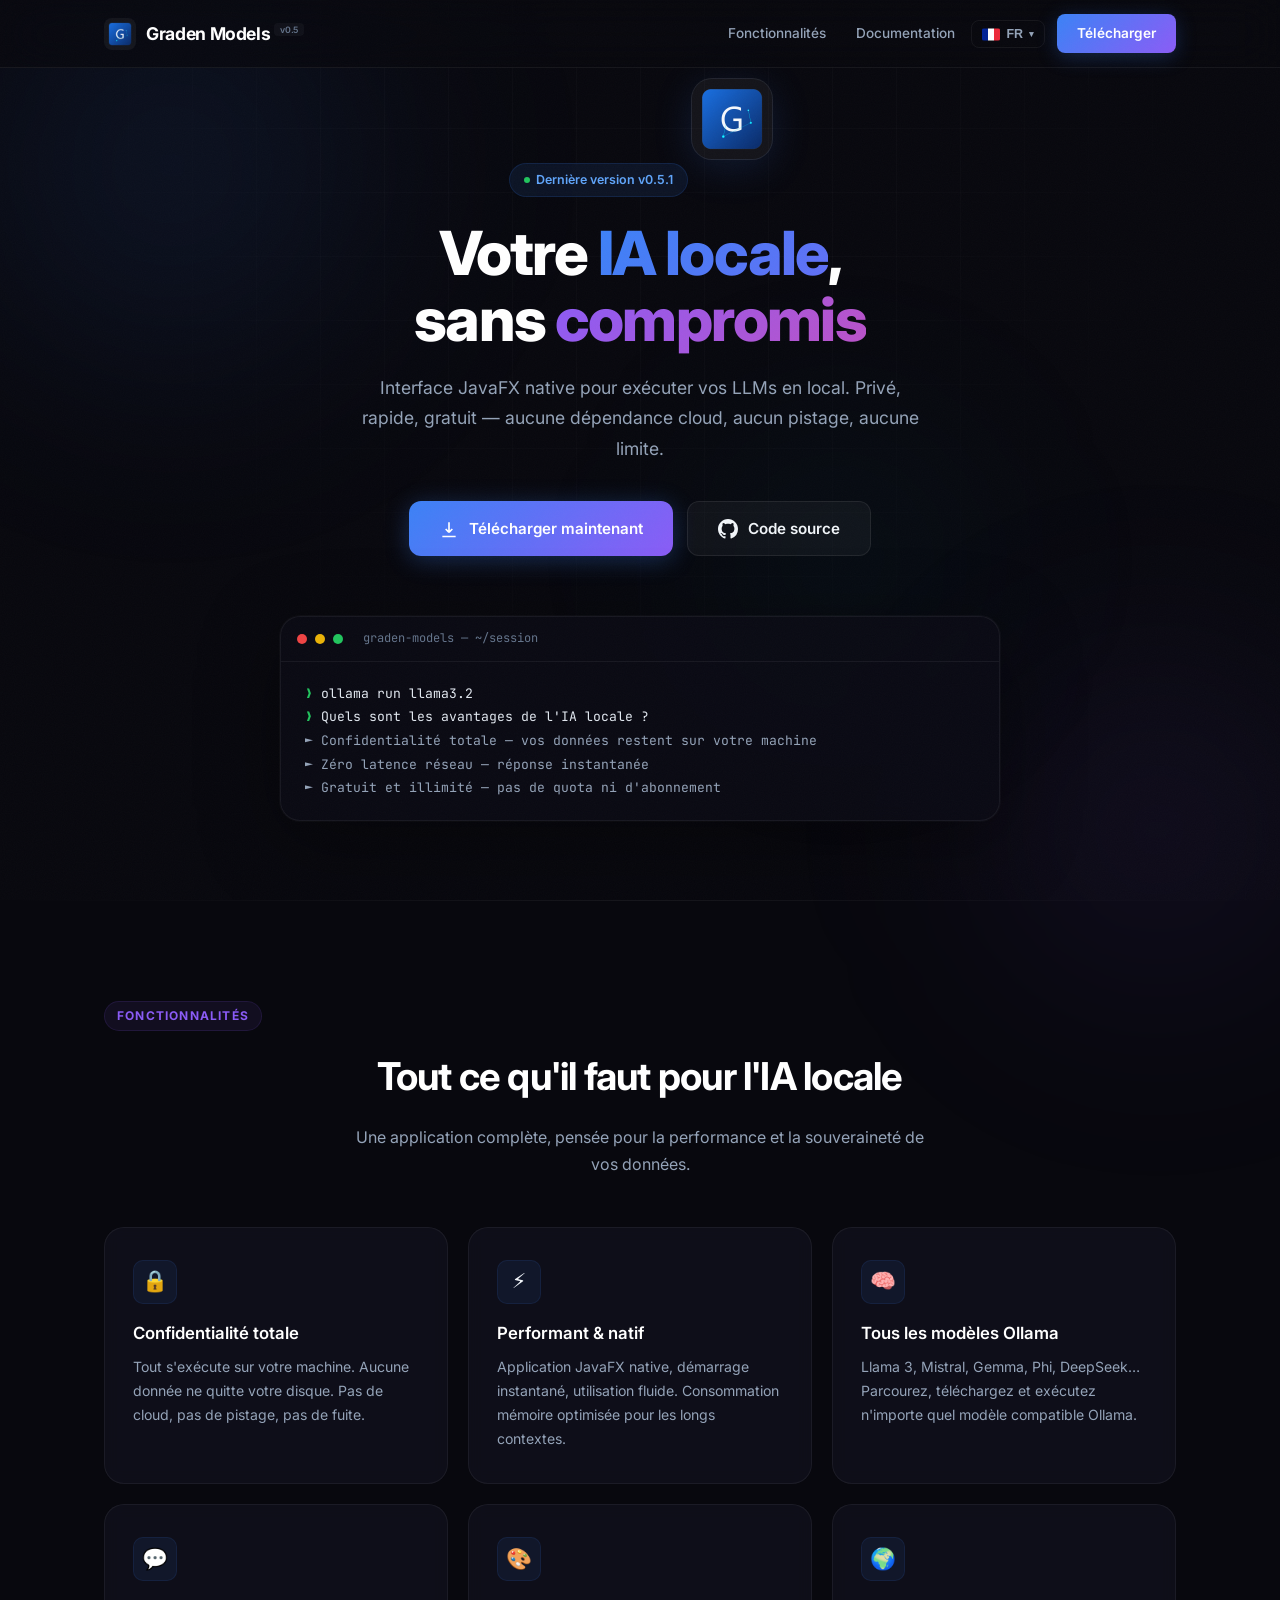
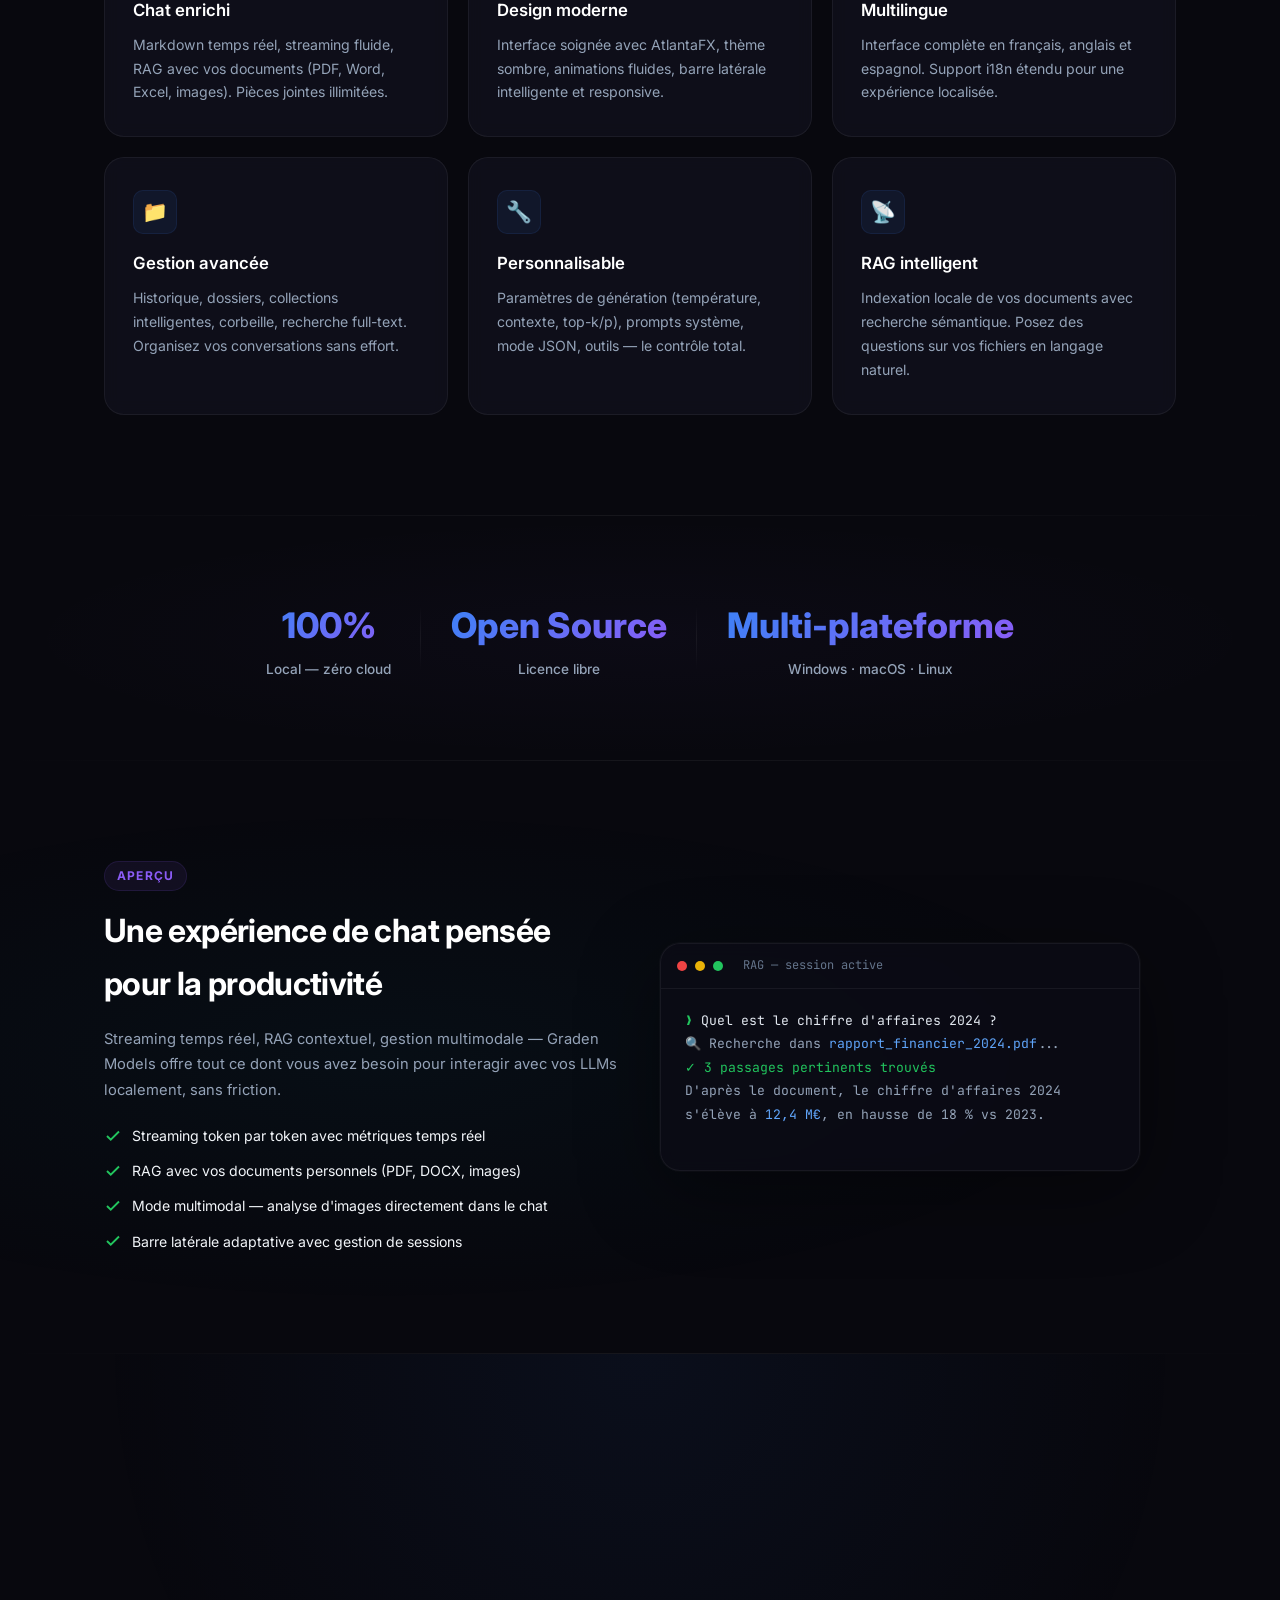
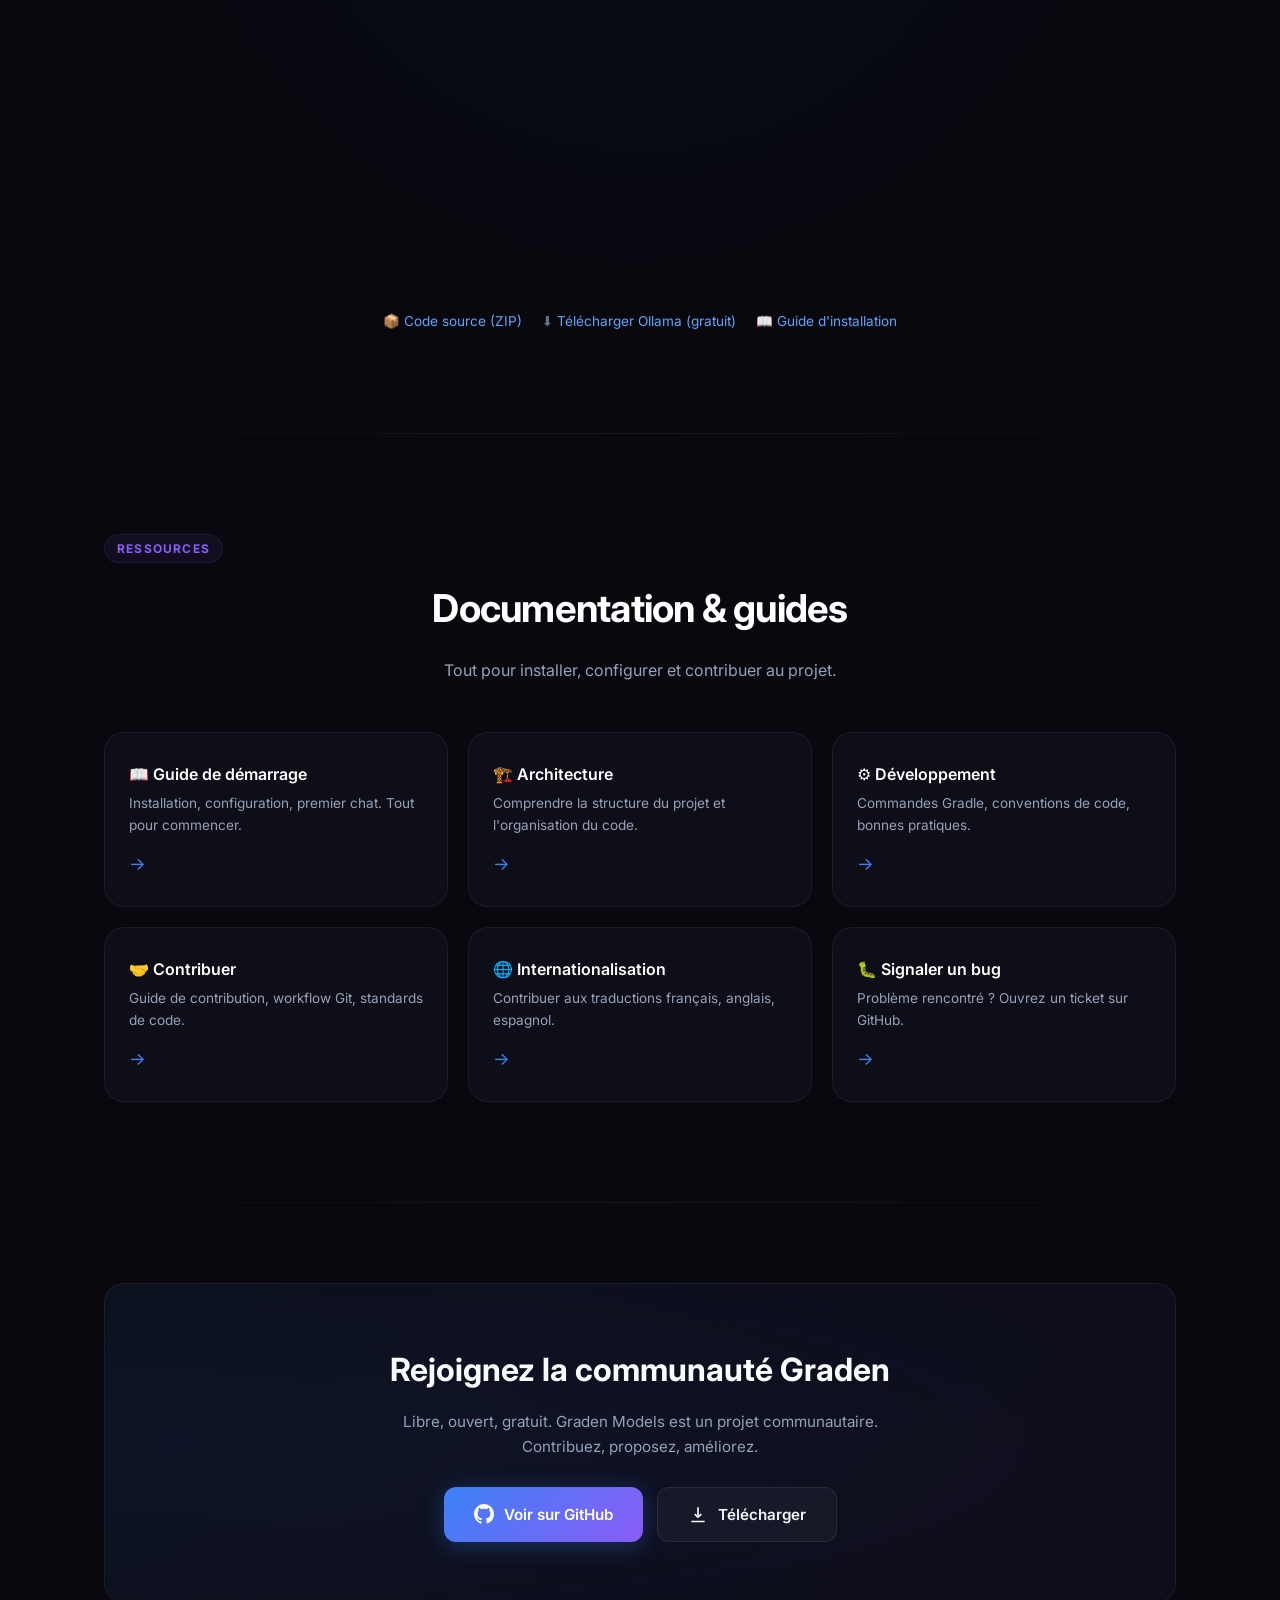
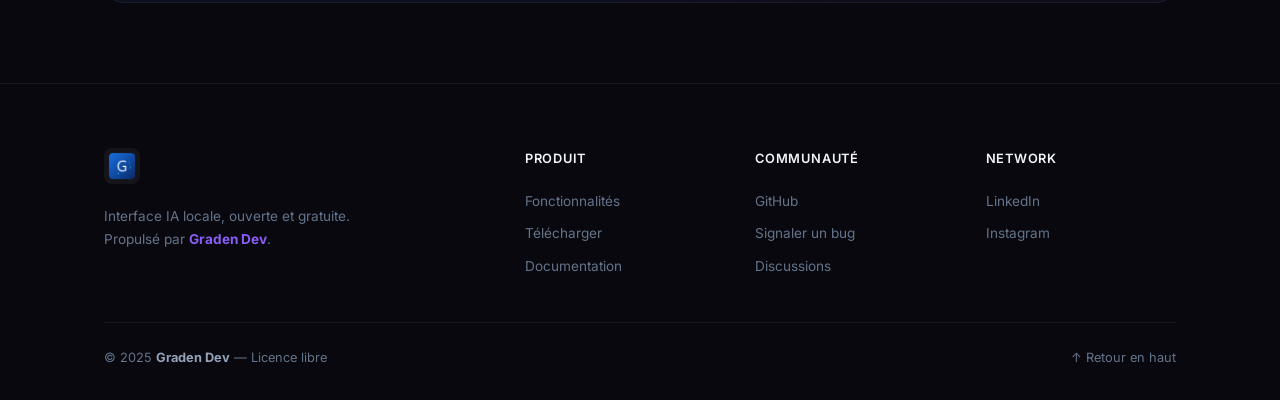
==== docs/index.html @ 9c1b1ffc "fix: logo invisible on dark bg (add bg/padding to img), hamburger not tappable on mobile (use positi" ====
<!DOCTYPE html>
<html lang="fr" translate="no">
<head>
<meta charset="UTF-8" />
<meta name="google" content="notranslate" />
<meta name="viewport" content="width=device-width,initial-scale=1.0" />
<title data-i18n="site.title">Graden Models – L'IA locale, souveraine et professionnelle</title>
<meta name="description" content="Graden Models : interface JavaFX native pour exécuter vos LLM en local. Privé, rapide, gratuit, open source." />
<meta name="theme-color" content="#0a0a12" />
<link rel="icon" href="assets/icon.png" />
<link rel="preconnect" href="https://fonts.googleapis.com" />
<link rel="preconnect" href="https://fonts.gstatic.com" crossorigin />
<link href="https://fonts.googleapis.com/css2?family=Inter:wght@300..900&family=JetBrains+Mono:wght@400..700&display=swap" rel="stylesheet" />
<style>
*,*::before,*::after{box-sizing:border-box;margin:0;padding:0}
html{scroll-behavior:smooth;-webkit-text-size-adjust:100%}
:root{
  --bg:#08080e;
  --bg-alt:#0c0c16;
  --card:rgba(18,18,30,0.7);
  --card-hover:rgba(24,24,40,0.85);
  --glass:rgba(255,255,255,0.03);
  --glass-border:rgba(255,255,255,0.06);
  --glass-hover:rgba(255,255,255,0.08);
  --blue:#3b82f6;
  --blue-dark:#2563eb;
  --purple:#8b5cf6;
  --pink:#ec4899;
  --cyan:#06b6d4;
  --gradient-1:linear-gradient(135deg,#3b82f6,#8b5cf6);
  --gradient-2:linear-gradient(135deg,#8b5cf6,#ec4899);
  --gradient-3:linear-gradient(135deg,#3b82f6,#06b6d4);
  --text:#f1f5f9;
  --text-secondary:#94a3b8;
  --text-muted:#64748b;
  --radius:12px;
  --radius-lg:20px;
  --transition:.35s cubic-bezier(.4,0,.2,1);
  --header-h:68px;
  --max-w:1120px;
  --font-mono:'JetBrains Mono',monospace;
}
body{
  font-family:'Inter',-apple-system,BlinkMacSystemFont,'Segoe UI',system-ui,sans-serif;
  background:var(--bg);
  color:var(--text);
  line-height:1.65;
  -webkit-font-smoothing:antialiased;
  -moz-osx-font-smoothing:grayscale;
  overflow-x:hidden;
}

/* ───── NOISE OVERLAY ───── */
body::before{
  content:'';
  position:fixed;
  inset:0;
  z-index:9999;
  pointer-events:none;
  opacity:.025;
  background-image:url("data:image/svg+xml,%3Csvg viewBox='0 0 256 256' xmlns='http://www.w3.org/2000/svg'%3E%3Cfilter id='n'%3E%3CfeTurbulence type='fractalNoise' baseFrequency='.9' numOctaves='4' stitchTiles='stitch'/%3E%3C/filter%3E%3Crect width='100%25' height='100%25' filter='url(%23n)'/%3E%3C/svg%3E");
  background-repeat:repeat;
  background-size:256px 256px;
}

/* ───── AMBIENT ORBS ───── */
.orb{
  position:fixed;
  border-radius:50%;
  filter:blur(100px);
  pointer-events:none;
  z-index:0;
  will-change:transform;
}
.orb-1{
  width:600px;height:600px;
  background:radial-gradient(circle,rgba(59,130,246,.12),transparent 70%);
  top:-15%;left:-10%;
  animation:orbFloat 20s ease-in-out infinite;
}
.orb-2{
  width:500px;height:500px;
  background:radial-gradient(circle,rgba(139,92,246,.1),transparent 70%);
  bottom:-20%;right:-10%;
  animation:orbFloat 25s ease-in-out infinite reverse;
}
.orb-3{
  width:400px;height:400px;
  background:radial-gradient(circle,rgba(6,182,212,.07),transparent 70%);
  top:40%;left:50%;
  animation:orbFloat 18s ease-in-out infinite 2s;
}
@keyframes orbFloat{
  0%,100%{transform:translate(0,0) scale(1)}
  25%{transform:translate(80px,-60px) scale(1.1)}
  50%{transform:translate(-40px,80px) scale(.95)}
  75%{transform:translate(60px,40px) scale(1.05)}
}

/* ───── GRID BG ───── */
.grid-bg{
  position:fixed;inset:0;z-index:0;pointer-events:none;
  background-image:linear-gradient(rgba(255,255,255,.02) 1px,transparent 1px),linear-gradient(90deg,rgba(255,255,255,.02) 1px,transparent 1px);
  background-size:64px 64px;
  mask-image:radial-gradient(ellipse at 50% 0%,black 30%,transparent 70%);
  -webkit-mask-image:radial-gradient(ellipse at 50% 0%,black 30%,transparent 70%);
}

/* ───── CONTAINER ───── */
.container{max-width:var(--max-w);margin:0 auto;padding:0 24px;width:100%;position:relative;z-index:1}

/* ───── HEADER ───── */
header{
  position:fixed;top:0;left:0;right:0;z-index:1000;
  height:var(--header-h);
  background:rgba(8,8,14,.75);
  backdrop-filter:blur(24px) saturate(1.4);
  -webkit-backdrop-filter:blur(24px) saturate(1.4);
  border-bottom:1px solid var(--glass-border);
  transition:var(--transition);
}
header.scrolled{background:rgba(8,8,14,.92);box-shadow:0 4px 30px rgba(0,0,0,.3)}
header .container{
  display:flex;align-items:center;gap:12px;height:100%;
}
header .logo{
  display:flex;align-items:center;gap:10px;text-decoration:none;flex-shrink:0;
}
header .logo-img{
  width:32px;height:32px;border-radius:8px;flex-shrink:0;
  transition:transform .3s ease;
  background:rgba(255,255,255,.05);object-fit:contain;padding:4px;
}
header .logo:hover .logo-img{transform:scale(1.08)}
header .logo span{
  font-size:1.1rem;font-weight:700;color:#fff;white-space:nowrap;
  letter-spacing:-.02em;
}
header .logo sup{
  font-size:.55rem;font-weight:600;color:var(--text-muted);
  background:rgba(255,255,255,.04);padding:1px 6px;border-radius:4px;
  margin-left:4px;vertical-align:super;
}
header nav{margin-left:auto;display:flex;gap:2px;align-items:center}
header nav a{
  color:var(--text-secondary);text-decoration:none;
  font-size:.85rem;font-weight:500;
  padding:8px 14px;border-radius:8px;
  transition:var(--transition);white-space:nowrap;position:relative;
}
header nav a:hover{color:#fff;background:rgba(255,255,255,.05)}
header nav a.active{color:var(--blue);background:rgba(59,130,246,.08)}
.header-cta{
  background:var(--gradient-1)!important;color:#fff!important;
  padding:8px 20px!important;margin-left:10px;border-radius:8px!important;
  font-weight:600!important;
  box-shadow:0 4px 20px rgba(59,130,246,.25);
  transition:all .3s ease!important;
}
.header-cta:hover{
  transform:translateY(-2px)!important;
  box-shadow:0 8px 30px rgba(59,130,246,.35)!important;
  background:linear-gradient(135deg,#2563eb,#7c3aed)!important;
}

/* ───── HAMBURGER ───── */
.hamburger{
  display:none;flex-direction:column;justify-content:center;align-items:center;
  gap:5px;width:44px;height:44px;padding:0;
  border:none;background:rgba(8,8,14,.85);cursor:pointer;
  position:fixed;top:6px;right:12px;z-index:1001;
  border-radius:10px;backdrop-filter:blur(12px);-webkit-backdrop-filter:blur(12px);
  border:1px solid var(--glass-border);
  -webkit-tap-highlight-color:transparent;
}
.hamburger span{
  display:block;width:20px;height:2px;
  background:var(--text);border-radius:2px;
  transition:var(--transition);transform-origin:center;
}
.hamburger.active span:nth-child(1){transform:translateY(7px) rotate(45deg)}
.hamburger.active span:nth-child(2){opacity:0;transform:scaleX(0)}
.hamburger.active span:nth-child(3){transform:translateY(-7px) rotate(-45deg)}

/* ───── MOBILE NAV ───── */
.mobile-nav{
  position:fixed;top:0;left:0;right:0;bottom:0;
  background:rgba(8,8,14,.97);
  backdrop-filter:blur(30px);-webkit-backdrop-filter:blur(30px);
  display:flex;flex-direction:column;align-items:center;justify-content:center;
  gap:6px;z-index:1000;
  opacity:0;visibility:hidden;
  transition:opacity .35s ease,visibility .35s ease;
}
.mobile-nav.open{opacity:1;visibility:visible}
.mobile-nav a{
  color:var(--text-secondary);text-decoration:none;
  font-size:1.2rem;font-weight:600;
  padding:16px 32px;border-radius:12px;
  transition:var(--transition);width:80%;text-align:center;
  transform:translateY(20px);opacity:0;
  transition:transform .4s ease,opacity .4s ease,color .2s,background .2s;
}
.mobile-nav.open a{transform:translateY(0);opacity:1}
.mobile-nav.open a:nth-child(1){transition-delay:.05s}
.mobile-nav.open a:nth-child(2){transition-delay:.1s}
.mobile-nav.open a:nth-child(3){transition-delay:.15s}
.mobile-nav.open a:nth-child(4){transition-delay:.2s}
.mobile-nav a:hover{color:#fff;background:rgba(255,255,255,.05)}
.mobile-nav .header-cta{margin-top:16px;width:80%;text-align:center;padding:16px 32px!important;font-size:1.15rem!important}

/* ───── LANG DROPDOWN ───── */
.lang-dropdown{position:relative;display:inline-block;flex-shrink:0}
.lang-dropdown-btn{
  display:inline-flex;align-items:center;gap:6px;
  padding:6px 10px;border-radius:8px;cursor:pointer;
  background:transparent;border:1px solid var(--glass-border);
  color:var(--text-secondary);font-size:.78rem;font-weight:600;
  transition:var(--transition);-webkit-tap-highlight-color:transparent;
}
.lang-dropdown-btn:hover{background:rgba(255,255,255,.05);color:#fff;border-color:rgba(255,255,255,.12)}
.lang-dropdown-btn .arrow{font-size:.55rem;transition:var(--transition)}
.lang-dropdown.open .lang-dropdown-btn .arrow{transform:rotate(180deg)}
.lang-dropdown.open .lang-dropdown-btn{border-color:var(--blue);color:#fff}
.lang-menu{
  position:absolute;top:calc(100%+6px);right:0;
  min-width:155px;background:rgba(18,18,30,.95);
  border:1px solid var(--glass-border);border-radius:10px;
  padding:6px;display:none;z-index:200;
  backdrop-filter:blur(20px);-webkit-backdrop-filter:blur(20px);
  box-shadow:0 20px 60px rgba(0,0,0,.5);
}
.lang-dropdown.open .lang-menu{display:block}
.lang-menu a{
  display:flex!important;align-items:center;gap:10px;
  padding:10px 12px!important;border-radius:6px!important;
  color:var(--text-secondary);text-decoration:none;
  font-size:.82rem;font-weight:500;transition:.15s;
  background:transparent!important;
}
.lang-menu a:hover{background:rgba(255,255,255,.06)!important;color:#fff}
.lang-menu a.active{background:rgba(59,130,246,.12)!important;color:#60a5fa}

/* ───── HERO ───── */
.hero{
  min-height:100vh;display:flex;align-items:center;
  padding:calc(var(--header-h)+40px) 0 80px;
  text-align:center;position:relative;overflow:hidden;
}
.hero-inner{position:relative;z-index:2}
.hero-badge{
  display:inline-flex;align-items:center;gap:6px;
  background:rgba(59,130,246,.1);color:#60a5fa;
  padding:6px 14px;border-radius:20px;
  font-size:.78rem;font-weight:600;margin-bottom:24px;
  border:1px solid rgba(59,130,246,.15);
  backdrop-filter:blur(4px);
}
.hero-badge .dot{
  width:6px;height:6px;border-radius:50%;background:#22c55e;
  animation:pulseDot 2s ease-in-out infinite;
}
@keyframes pulseDot{0%,100%{opacity:1}50%{opacity:.4}}
.hero-icon{
  width:80px;height:80px;border-radius:20px;margin-bottom:24px;
  box-shadow:0 0 0 1px rgba(255,255,255,.1),0 8px 40px rgba(59,130,246,.15);
  transition:transform .5s ease;
  will-change:transform;
  background:rgba(255,255,255,.05);
  object-fit:contain;padding:8px;
}
.hero:hover .hero-icon{transform:scale(1.04) rotate(-2deg)}
.hero h1{
  font-size:clamp(2rem,4.8vw,3.8rem);font-weight:800;color:#fff;
  line-height:1.08;margin-bottom:20px;letter-spacing:-.03em;
}
.hero h1 .gradient-text{
  background:var(--gradient-1);
  -webkit-background-clip:text;-webkit-text-fill-color:transparent;background-clip:text;
  background-size:200% 200%;animation:gradientShift 4s ease-in-out infinite;
}
@keyframes gradientShift{0%,100%{background-position:0 50%}50%{background-position:100% 50%}}
.hero h1 .gradient-text-alt{
  background:var(--gradient-2);
  -webkit-background-clip:text;-webkit-text-fill-color:transparent;background-clip:text;
  background-size:200% 200%;animation:gradientShift 4s ease-in-out infinite 1s;
}
.hero p{
  font-size:1.1rem;color:var(--text-secondary);
  max-width:560px;margin:0 auto 36px;line-height:1.75;
}
.hero-buttons{display:flex;gap:14px;justify-content:center;flex-wrap:wrap}
.hero-visual{
  margin-top:60px;position:relative;
  display:flex;justify-content:center;
}

/* ───── HERO VISUAL (Mock Terminal) ───── */
.terminal-mock{
  width:100%;max-width:720px;
  background:rgba(12,12,22,.8);border:1px solid var(--glass-border);
  border-radius:var(--radius-lg);overflow:hidden;
  backdrop-filter:blur(8px);
  box-shadow:0 20px 80px rgba(0,0,0,.4),0 0 0 1px rgba(255,255,255,.03);
  text-align:left;
}
.terminal-mock .terminal-header{
  display:flex;align-items:center;gap:8px;
  padding:12px 16px;border-bottom:1px solid var(--glass-border);
}
.terminal-mock .terminal-dot{
  width:10px;height:10px;border-radius:50%;
}
.terminal-mock .terminal-dot:nth-child(1){background:#ef4444}
.terminal-mock .terminal-dot:nth-child(2){background:#eab308}
.terminal-mock .terminal-dot:nth-child(3){background:#22c55e}
.terminal-mock .terminal-title{
  margin-left:12px;font-size:.75rem;color:var(--text-muted);
  font-family:var(--font-mono);
}
.terminal-mock .terminal-body{
  padding:20px 24px;font-family:var(--font-mono);font-size:.82rem;line-height:1.8;
}
.terminal-mock .terminal-body .line{opacity:0;animation:typeIn .5s ease forwards}
.terminal-mock .terminal-body .line:nth-child(1){animation-delay:.2s}
.terminal-mock .terminal-body .line:nth-child(2){animation-delay:.6s}
.terminal-mock .terminal-body .line:nth-child(3){animation-delay:1s}
.terminal-mock .terminal-body .line:nth-child(4){animation-delay:1.4s}
.terminal-mock .terminal-body .line:nth-child(5){animation-delay:1.8s}
@keyframes typeIn{to{opacity:1}}
.terminal-mock .prompt{color:#22c55e}
.terminal-mock .cmd{color:#e2e8f0}
.terminal-mock .out{color:var(--text-secondary)}
.terminal-mock .highlight{color:#60a5fa}

/* ───── BTNS ───── */
.btn{
  display:inline-flex;align-items:center;gap:10px;
  padding:14px 30px;border-radius:var(--radius);font-weight:600;
  font-size:.95rem;text-decoration:none;
  transition:all .3s cubic-bezier(.4,0,.2,1);cursor:pointer;
  border:none;user-select:none;-webkit-tap-highlight-color:transparent;
  position:relative;overflow:hidden;
}
.btn:active{transform:scale(.97)}
.btn-primary{
  background:var(--gradient-1);color:#fff;
  box-shadow:0 4px 24px rgba(59,130,246,.3);
}
.btn-primary:hover{
  transform:translateY(-3px);
  box-shadow:0 12px 40px rgba(59,130,246,.4);
}
.btn-primary::after{
  content:'';position:absolute;inset:0;
  background:linear-gradient(135deg,transparent 30%,rgba(255,255,255,.08) 50%,transparent 70%);
  transform:translateX(-100%);transition:transform .6s ease;
}
.btn-primary:hover::after{transform:translateX(100%)}
.btn-secondary{
  background:rgba(255,255,255,.04);color:var(--text);
  border:1px solid rgba(255,255,255,.08);
}
.btn-secondary:hover{
  background:rgba(255,255,255,.08);transform:translateY(-3px);
  border-color:rgba(255,255,255,.15);
}
.btn-outline{
  background:transparent;color:var(--text);
  border:1px solid rgba(255,255,255,.12);
}
.btn-outline:hover{border-color:var(--blue);color:#60a5fa;transform:translateY(-2px)}

/* ───── SECTIONS ───── */
section{padding:100px 0;position:relative}
.section-divider{
  height:1px;background:linear-gradient(90deg,transparent,var(--glass-border),transparent);
  margin:0;
}
.section-label{
  display:inline-flex;align-items:center;gap:6px;
  color:var(--purple);font-size:.75rem;font-weight:700;
  text-transform:uppercase;letter-spacing:.1em;margin-bottom:14px;
  background:rgba(139,92,246,.08);padding:4px 12px;border-radius:20px;
  border:1px solid rgba(139,92,246,.12);
}
.section-title{
  font-size:clamp(1.5rem,3vw,2.4rem);font-weight:700;color:#fff;
  margin-bottom:16px;letter-spacing:-.02em;
}
.section-desc{
  font-size:1rem;color:var(--text-secondary);max-width:580px;line-height:1.7;
  margin-bottom:48px;
}
.section-title-center{text-align:center;margin-left:auto;margin-right:auto}
.section-desc-center{text-align:center;margin-left:auto;margin-right:auto}

/* ───── FEATURES ───── */
.features-grid{
  display:grid;grid-template-columns:repeat(auto-fit,minmax(300px,1fr));gap:20px;
}
.feature-card{
  background:var(--card);border:1px solid var(--glass-border);
  border-radius:var(--radius-lg);padding:32px 28px;
  transition:all .4s cubic-bezier(.4,0,.2,1);position:relative;overflow:hidden;
  backdrop-filter:blur(8px);
}
.feature-card::before{
  content:'';position:absolute;top:0;left:0;right:0;height:2px;
  background:var(--gradient-1);opacity:0;transition:opacity .4s ease;
}
.feature-card:hover{
  transform:translateY(-6px);
  border-color:rgba(59,130,246,.2);
  background:var(--card-hover);
  box-shadow:0 20px 60px rgba(0,0,0,.3),0 0 30px rgba(59,130,246,.05);
}
.feature-card:hover::before{opacity:1}
.feature-card .icon{
  width:44px;height:44px;display:flex;align-items:center;justify-content:center;
  font-size:1.3rem;margin-bottom:16px;
  background:rgba(59,130,246,.08);border-radius:10px;
  border:1px solid rgba(59,130,246,.1);
  transition:var(--transition);
}
.feature-card:hover .icon{background:rgba(59,130,246,.15);border-color:rgba(59,130,246,.2);transform:scale(1.05)}
.feature-card h3{font-size:1.05rem;font-weight:600;color:#fff;margin-bottom:8px}
.feature-card p{font-size:.88rem;color:var(--text-secondary);line-height:1.7}

/* ───── DOWNLOAD ───── */
.download-bg{
  background:radial-gradient(ellipse at 50% 0%,rgba(59,130,246,.06) 0%,transparent 60%);
}
.download-cards{
  display:grid;grid-template-columns:repeat(auto-fit,minmax(220px,1fr));
  gap:16px;max-width:800px;margin:0 auto;
}
.download-card{
  background:var(--card);border:1px solid var(--glass-border);
  border-radius:var(--radius-lg);padding:36px 24px;
  text-align:center;transition:all .4s cubic-bezier(.4,0,.2,1);
  text-decoration:none;color:inherit;display:block;
  backdrop-filter:blur(8px);position:relative;overflow:hidden;
}
.download-card::after{
  content:'';position:absolute;bottom:0;left:20%;right:20%;height:2px;
  background:var(--gradient-1);border-radius:2px;
  transform:scaleX(0);transition:transform .4s ease;
}
.download-card:hover{
  transform:translateY(-6px);
  border-color:rgba(59,130,246,.25);
  background:var(--card-hover);
  box-shadow:0 20px 60px rgba(0,0,0,.3);
}
.download-card:hover::after{transform:scaleX(1)}
.download-card .os-icon{
  font-size:2.4rem;margin-bottom:14px;display:block;
  transition:transform .4s ease;
}
.download-card:hover .os-icon{transform:scale(1.15)}
.download-card h4{font-size:1rem;font-weight:600;color:#fff;margin-bottom:4px}
.download-card .sub{font-size:.8rem;color:var(--text-muted)}
.download-note{
  text-align:center;margin-top:28px;
  font-size:.85rem;color:var(--text-muted);
  display:flex;justify-content:center;gap:20px;flex-wrap:wrap;
}
.download-note a{color:#60a5fa;text-decoration:none;transition:color .2s}
.download-note a:hover{color:#93bbfc;text-decoration:underline}

/* ───── STATS ───── */
.stats-section{
  padding:80px 0;
  background:radial-gradient(ellipse at 50% 50%,rgba(139,92,246,.03),transparent 70%);
}
.stats-grid{display:flex;gap:60px;justify-content:center;flex-wrap:wrap;text-align:center}
.stat{position:relative}
.stat:not(:last-child)::after{
  content:'';position:absolute;right:-30px;top:10%;height:80%;width:1px;
  background:linear-gradient(transparent,var(--glass-border),transparent);
}
.stat h3{
  font-size:2.2rem;font-weight:800;color:#fff;
  background:var(--gradient-1);
  -webkit-background-clip:text;-webkit-text-fill-color:transparent;background-clip:text;
}
.stat p{font-size:.85rem;color:var(--text-secondary);margin-top:4px;font-weight:500}

/* ───── SHOWCASE ───── */
.showcase-section{
  background:radial-gradient(ellipse at 30% 50%,rgba(6,182,212,.04),transparent 60%);
}
.showcase-grid{
  display:grid;grid-template-columns:1fr 1fr;gap:40px;align-items:center;
}
.showcase-content h2{font-size:clamp(1.3rem,2.5vw,2rem);font-weight:700;color:#fff;margin-bottom:16px;letter-spacing:-.02em}
.showcase-content p{font-size:.92rem;color:var(--text-secondary);line-height:1.75;margin-bottom:20px}
.showcase-list{list-style:none;display:flex;flex-direction:column;gap:12px}
.showcase-list li{display:flex;align-items:center;gap:10px;font-size:.88rem;color:var(--text)}
.showcase-list li svg{width:18px;height:18px;color:#22c55e;flex-shrink:0}

/* ───── DOCS ───── */
.docs-grid{
  display:grid;grid-template-columns:repeat(auto-fit,minmax(260px,1fr));gap:20px;
}
.doc-card{
  background:var(--card);border:1px solid var(--glass-border);
  border-radius:var(--radius-lg);padding:28px 24px;text-decoration:none;
  color:inherit;transition:all .4s cubic-bezier(.4,0,.2,1);display:block;
  backdrop-filter:blur(8px);
}
.doc-card:hover{
  transform:translateY(-6px);border-color:rgba(59,130,246,.2);
  background:var(--card-hover);box-shadow:0 20px 60px rgba(0,0,0,.3);
}
.doc-card h3{font-size:1rem;font-weight:600;color:#fff;margin-bottom:6px}
.doc-card p{font-size:.85rem;color:var(--text-secondary);line-height:1.6}
.doc-card .arrow{color:var(--blue);font-size:1.1rem;margin-top:12px;display:inline-block;transition:transform .3s ease}
.doc-card:hover .arrow{transform:translateX(6px)}

/* ───── CTA BANNER ───── */
.cta-banner{
  background:linear-gradient(135deg,rgba(59,130,246,.06),rgba(139,92,246,.06));
  border:1px solid var(--glass-border);border-radius:var(--radius-lg);
  padding:60px 40px;text-align:center;position:relative;overflow:hidden;
}
.cta-banner::before{
  content:'';position:absolute;top:-50%;left:-50%;width:200%;height:200%;
  background:radial-gradient(ellipse at 30% 50%,rgba(59,130,246,.05),transparent 50%);
  pointer-events:none;animation:heroGlow 8s ease-in-out infinite;
}
@keyframes heroGlow{0%,100%{opacity:.3;transform:scale(1)}50%{opacity:.6;transform:scale(1.05)}}
.cta-banner h2{font-size:clamp(1.3rem,2.5vw,2rem);font-weight:700;color:#fff;margin-bottom:12px}
.cta-banner p{font-size:.95rem;color:var(--text-secondary);margin-bottom:28px;max-width:480px;margin-left:auto;margin-right:auto}

/* ───── FOOTER ───── */
footer{padding:64px 0 32px;border-top:1px solid var(--glass-border)}
.footer-grid{
  display:grid;grid-template-columns:2fr 1fr 1fr 1fr;gap:40px;margin-bottom:40px;
}
.footer-brand .logo-img{width:36px;height:36px;border-radius:8px;margin-bottom:14px;background:rgba(255,255,255,.05);object-fit:contain;padding:4px}
.footer-brand p{font-size:.85rem;color:var(--text-muted);max-width:280px;line-height:1.7}
.footer-col h4{
  font-size:.8rem;font-weight:600;color:var(--text);
  margin-bottom:16px;text-transform:uppercase;letter-spacing:.06em;
}
.footer-col a{
  display:block;font-size:.85rem;color:var(--text-muted);
  text-decoration:none;padding:5px 0;transition:var(--transition);
}
.footer-col a:hover{color:var(--text);padding-left:4px}
.footer-bottom{
  border-top:1px solid var(--glass-border);
  padding-top:24px;display:flex;justify-content:space-between;flex-wrap:wrap;
  gap:12px;font-size:.8rem;color:var(--text-muted);
}
.footer-bottom a{color:var(--text-muted);text-decoration:none}
.footer-bottom a:hover{color:var(--text-secondary)}

/* ───── REVEAL ───── */
.reveal{opacity:0;transform:translateY(40px);transition:opacity .7s ease,transform .7s ease}
.reveal.visible{opacity:1;transform:translateY(0)}
.reveal-d1{transition-delay:.1s}
.reveal-d2{transition-delay:.2s}
.reveal-d3{transition-delay:.3s}
.reveal-d4{transition-delay:.4s}
.reveal-d5{transition-delay:.5s}

/* ───── SCROLLBAR ───── */
::-webkit-scrollbar{width:6px}
::-webkit-scrollbar-track{background:var(--bg)}
::-webkit-scrollbar-thumb{background:rgba(255,255,255,.08);border-radius:3px}
::-webkit-scrollbar-thumb:hover{background:rgba(255,255,255,.15)}

/* ───── TAG / PILL ───── */
.tag-pill{
  display:inline-flex;align-items:center;gap:4px;
  padding:2px 10px;border-radius:12px;
  font-size:.68rem;font-weight:600;color:var(--text-muted);
  background:rgba(255,255,255,.03);border:1px solid var(--glass-border);
}

/* ───── MEDIA QUERIES ───── */

/* Tablet */
@media(max-width:1024px){
  .footer-grid{grid-template-columns:1fr 1fr}
  .features-grid{grid-template-columns:repeat(2,1fr)}
  .hero h1{font-size:clamp(1.8rem,4.5vw,2.8rem)}
  .showcase-grid{grid-template-columns:1fr;gap:32px}
  .showcase-visual{order:-1}
  .stats-grid{gap:40px}
  .stat:not(:last-child)::after{display:none}
}

/* Mobile */
@media(max-width:768px){
  :root{--header-h:56px}
  .hamburger{display:flex}
  header nav{display:none}
  .hero{min-height:auto;padding:calc(var(--header-h)+36px) 0 60px}
  .hero h1{font-size:clamp(1.5rem,6vw,2.2rem)}
  .hero p{font-size:.95rem;margin-bottom:28px}
  .hero-icon{width:64px;height:64px}
  section{padding:64px 0}
  .features-grid{grid-template-columns:1fr}
  .docs-grid{grid-template-columns:1fr}
  .download-cards{grid-template-columns:1fr;max-width:360px}
  .footer-grid{grid-template-columns:1fr 1fr;gap:28px}
  .section-title{font-size:1.4rem;margin-bottom:12px}
  .section-desc{font-size:.92rem;margin-bottom:32px}
  .stats-grid{gap:32px}
  .stat h3{font-size:1.8rem}
  .container{padding:0 20px}
  .terminal-mock .terminal-body{padding:16px;font-size:.75rem}
  .showcase-content h2{font-size:1.3rem}
  .cta-banner{padding:40px 24px}
  .download-note{flex-direction:column;gap:12px}
}

/* Small mobile */
@media(max-width:480px){
  .hero{padding:calc(var(--header-h)+28px) 0 48px}
  .hero h1{font-size:clamp(1.3rem,7vw,1.7rem)}
  .hero p{font-size:.88rem;margin-bottom:24px;padding:0 4px}
  .hero-icon{width:56px;height:56px;border-radius:14px}
  .hero-badge{font-size:.7rem;padding:4px 10px}
  .hero-buttons{flex-direction:column;align-items:stretch;padding:0 16px}
  .hero-buttons .btn{justify-content:center}
  section{padding:48px 0}
  .feature-card{padding:24px 18px}
  .feature-card .icon{width:36px;height:36px;font-size:1.1rem;margin-bottom:12px}
  .doc-card{padding:22px 18px}
  .download-card{padding:28px 18px}
  .footer-grid{grid-template-columns:1fr;gap:24px}
  .footer-brand p{max-width:100%}
  .stats-grid{flex-direction:column;gap:24px}
  .stat h3{font-size:1.6rem}
  .container{padding:0 16px}
  .btn{padding:14px 24px;font-size:.9rem}
  .download-note{flex-direction:column;gap:8px;font-size:.8rem}
  .section-title{font-size:1.2rem}
  .mobile-nav a{font-size:1.05rem;padding:14px 24px}
  .terminal-mock{border-radius:var(--radius)}
  .terminal-mock .terminal-body{padding:12px 14px;font-size:.7rem;line-height:1.6}
  .terminal-mock .terminal-header{padding:10px 14px}
  .cta-banner{padding:32px 20px}
  .cta-banner h2{font-size:1.2rem}
  .cta-banner p{font-size:.85rem}
}

/* Touch */
@media(hover:none)and(pointer:coarse){
  .btn:hover,.feature-card:hover,.doc-card:hover,.download-card:hover{transform:none}
  .btn:active{transform:scale(.97)}
  header nav a,.lang-dropdown-btn{min-height:44px;display:flex;align-items:center}
}

/* Reduced motion */
@media(prefers-reduced-motion:reduce){
  *,*::before,*::after{animation-duration:.01ms!important;animation-iteration-count:1!important;transition-duration:.01ms!important}
  html{scroll-behavior:auto}
  .orb{display:none}
}
</style>
</head>
<body>

<div class="orb orb-1"></div>
<div class="orb orb-2"></div>
<div class="orb orb-3"></div>
<div class="grid-bg"></div>

<header><div class="container">
  <a href="#" class="logo"><img src="assets/icon.png" alt="Graden Models" class="logo-img" /><span>Graden Models<sup>v0.5</sup></span></a>
  <button class="hamburger" id="hamburger" aria-label="Menu">
    <span></span><span></span><span></span>
  </button>
  <nav>
    <a href="#features" data-i18n="nav.features">Fonctionnalités</a>
    <a href="#docs" data-i18n="nav.docs">Documentation</a>
    <div class="lang-dropdown">
      <button class="lang-dropdown-btn" onclick="event.stopPropagation();this.closest('.lang-dropdown').classList.toggle('open')">
        <span id="langFlag"><svg width="18" height="13" viewBox="0 0 24 16" style="border-radius:2px;vertical-align:middle"><rect width="8" height="16" fill="#002395"/><rect x="8" width="8" height="16" fill="#fff"/><rect x="16" width="8" height="16" fill="#ED2939"/></svg></span>
        <span id="langLabel">FR</span>
        <span class="arrow">▾</span>
      </button>
      <div class="lang-menu">
        <a href="#" class="active" data-lang="fr" onclick="setLang('fr');return false"><svg width="18" height="13" viewBox="0 0 24 16" style="border-radius:2px;vertical-align:middle"><rect width="8" height="16" fill="#002395"/><rect x="8" width="8" height="16" fill="#fff"/><rect x="16" width="8" height="16" fill="#ED2939"/></svg> Français</a>
        <a href="#" data-lang="en" onclick="setLang('en');return false"><svg width="18" height="13" viewBox="0 0 24 16" style="border-radius:2px;vertical-align:middle"><rect width="24" height="16" fill="#012169"/><path d="M0 0l12 8m0-8L0 8" stroke="#fff" stroke-width="3.2"/><path d="M12 0v16M0 8h24" stroke="#fff" stroke-width="4.8"/><path d="M0 0l12 8m0-8L0 8" stroke="#C8102E" stroke-width="1.6"/><path d="M12 0v16M0 8h24" stroke="#C8102E" stroke-width="2.4"/></svg> English</a>
      </div>
    </div>
    <a href="#download" class="header-cta" data-i18n="nav.download">Télécharger</a>
  </nav>
</div></header>

<div class="mobile-nav" id="mobileNav">
  <a href="#features" data-i18n="nav.features" onclick="closeMobileNav()">Fonctionnalités</a>
  <a href="#docs" data-i18n="nav.docs" onclick="closeMobileNav()">Documentation</a>
  <a href="#download" class="header-cta" data-i18n="nav.download" onclick="closeMobileNav()">Télécharger</a>
</div>

<!-- ─── HERO ─── -->
<section class="hero"><div class="container hero-inner">
  <div class="hero-badge"><span class="dot"></span><span data-i18n="hero.badge">Dernière version v0.5.1</span></div>
  <img src="assets/icon.png" alt="Graden Models" class="hero-icon" />
  <h1 data-i18n="hero.title">Votre <span class="gradient-text">IA locale</span>,<br/>sans <span class="gradient-text-alt">compromis</span></h1>
  <p data-i18n="hero.subtitle">Interface JavaFX native pour exécuter vos LLMs en local. Privé, rapide, gratuit — aucune dépendance cloud, aucun pistage, aucune limite.</p>
  <div class="hero-buttons">
    <a href="#download" class="btn btn-primary"><svg width="20" height="20" fill="none" stroke="currentColor" stroke-width="2" viewBox="0 0 24 24"><path d="M12 16V4m0 12-4-4m4 4 4-4M20 21H4"/></svg><span data-i18n="hero.downloadBtn">Télécharger maintenant</span></a>
    <a href="https://github.com/grandelagbanou28-gif/Models_of_ollamaApp" class="btn btn-secondary" target="_blank"><svg width="20" height="20" fill="currentColor" viewBox="0 0 24 24"><path d="M12 0C5.37 0 0 5.37 0 12c0 5.31 3.435 9.795 8.205 11.385.6.105.825-.255.825-.57 0-.285-.015-1.23-.015-2.235-3.015.555-3.795-.735-4.035-1.41-.135-.345-.72-1.41-1.23-1.695-.42-.225-1.02-.78-.015-.795.945-.015 1.62.87 1.845 1.23 1.08 1.815 2.805 1.305 3.495.99.105-.78.42-1.305.765-1.605-2.67-.3-5.46-1.335-5.46-5.925 0-1.305.465-2.385 1.23-3.225-.12-.3-.54-1.53.12-3.18 0 0 1.005-.315 3.3 1.23.96-.27 1.98-.405 3-.405s2.04.135 3 .405c2.295-1.56 3.3-1.23 3.3-1.23.66 1.65.24 2.88.12 3.18.765.84 1.23 1.905 1.23 3.225 0 4.605-2.805 5.625-5.475 5.925.435.375.81 1.095.81 2.22 0 1.605-.015 2.895-.015 3.3 0 .315.225.69.825.57A12.02 12.02 0 0 0 24 12c0-6.63-5.37-12-12-12z"/></svg><span data-i18n="hero.sourceBtn">Code source</span></a>
  </div>

  <div class="hero-visual">
    <div class="terminal-mock">
      <div class="terminal-header">
        <span class="terminal-dot"></span><span class="terminal-dot"></span><span class="terminal-dot"></span>
        <span class="terminal-title">graden-models — ~/session</span>
      </div>
      <div class="terminal-body">
        <div class="line"><span class="prompt">❯</span> <span class="cmd">ollama run llama3.2</span></div>
        <div class="line"><span class="prompt">❯</span> <span class="cmd">Quels sont les avantages de l'IA locale ?</span></div>
        <div class="line"><span class="out">► Confidentialité totale — vos données restent sur votre machine</span></div>
        <div class="line"><span class="out">► Zéro latence réseau — réponse instantanée</span></div>
        <div class="line"><span class="out">► Gratuit et illimité — pas de quota ni d'abonnement</span></div>
      </div>
    </div>
  </div>
</div></section>

<div class="section-divider"></div>

<!-- ─── FEATURES ─── -->
<section id="features"><div class="container">
  <div class="section-label section-title-center" data-i18n="features.label">Fonctionnalités</div>
  <h2 class="section-title section-title-center" data-i18n="features.title">Tout ce qu'il faut pour l'IA locale</h2>
  <p class="section-desc section-desc-center" data-i18n="features.desc">Une application complète, pensée pour la performance et la souveraineté de vos données.</p>
  <div class="features-grid">
    <div class="feature-card"><div class="icon">🔒</div><h3 data-i18n="feat1.title">Confidentialité totale</h3><p data-i18n="feat1.desc">Tout s'exécute sur votre machine. Aucune donnée ne quitte votre disque. Pas de cloud, pas de pistage, pas de fuite.</p></div>
    <div class="feature-card"><div class="icon">⚡</div><h3 data-i18n="feat2.title">Performant &amp; natif</h3><p data-i18n="feat2.desc">Application JavaFX native, démarrage instantané, utilisation fluide. Consommation mémoire optimisée pour les longs contextes.</p></div>
    <div class="feature-card"><div class="icon">🧠</div><h3 data-i18n="feat3.title">Tous les modèles Ollama</h3><p data-i18n="feat3.desc">Llama 3, Mistral, Gemma, Phi, DeepSeek… Parcourez, téléchargez et exécutez n'importe quel modèle compatible Ollama.</p></div>
    <div class="feature-card"><div class="icon">💬</div><h3 data-i18n="feat4.title">Chat enrichi</h3><p data-i18n="feat4.desc">Markdown temps réel, streaming fluide, RAG avec vos documents (PDF, Word, Excel, images). Pièces jointes illimitées.</p></div>
    <div class="feature-card"><div class="icon">🎨</div><h3 data-i18n="feat5.title">Design moderne</h3><p data-i18n="feat5.desc">Interface soignée avec AtlantaFX, thème sombre, animations fluides, barre latérale intelligente et responsive.</p></div>
    <div class="feature-card"><div class="icon">🌍</div><h3 data-i18n="feat6.title">Multilingue</h3><p data-i18n="feat6.desc">Interface complète en français, anglais et espagnol. Support i18n étendu pour une expérience localisée.</p></div>
    <div class="feature-card"><div class="icon">📁</div><h3 data-i18n="feat7.title">Gestion avancée</h3><p data-i18n="feat7.desc">Historique, dossiers, collections intelligentes, corbeille, recherche full-text. Organisez vos conversations sans effort.</p></div>
    <div class="feature-card"><div class="icon">🔧</div><h3 data-i18n="feat8.title">Personnalisable</h3><p data-i18n="feat8.desc">Paramètres de génération (température, contexte, top-k/p), prompts système, mode JSON, outils — le contrôle total.</p></div>
    <div class="feature-card"><div class="icon">📡</div><h3 data-i18n="feat9.title">RAG intelligent</h3><p data-i18n="feat9.desc">Indexation locale de vos documents avec recherche sémantique. Posez des questions sur vos fichiers en langage naturel.</p></div>
  </div>
</div></section>

<div class="section-divider"></div>

<!-- ─── STATS ─── -->
<div class="stats-section"><div class="container">
  <div class="stats-grid">
    <div class="stat"><h3>100%</h3><p data-i18n="stat1">Local — zéro cloud</p></div>
    <div class="stat"><h3 data-i18n="stat2.title">Open Source</h3><p data-i18n="stat2.sub">Licence libre</p></div>
    <div class="stat"><h3 data-i18n="stat3.title">Multi-plateforme</h3><p data-i18n="stat3.sub">Windows · macOS · Linux</p></div>
  </div>
</div></div>

<div class="section-divider"></div>

<!-- ─── SHOWCASE ─── -->
<section class="showcase-section"><div class="container">
  <div class="showcase-grid">
    <div class="showcase-content">
      <div class="section-label" data-i18n="showcase.label">Aperçu</div>
      <h2 data-i18n="showcase.title">Une expérience de chat pensée pour la productivité</h2>
      <p data-i18n="showcase.desc">Streaming temps réel, RAG contextuel, gestion multimodale — Graden Models offre tout ce dont vous avez besoin pour interagir avec vos LLMs localement, sans friction.</p>
      <ul class="showcase-list">
        <li><svg fill="none" stroke="currentColor" stroke-width="2.5" viewBox="0 0 24 24"><polyline points="20 6 9 17 4 12"/></svg> <span data-i18n="showcase.l1">Streaming token par token avec métriques temps réel</span></li>
        <li><svg fill="none" stroke="currentColor" stroke-width="2.5" viewBox="0 0 24 24"><polyline points="20 6 9 17 4 12"/></svg> <span data-i18n="showcase.l2">RAG avec vos documents personnels (PDF, DOCX, images)</span></li>
        <li><svg fill="none" stroke="currentColor" stroke-width="2.5" viewBox="0 0 24 24"><polyline points="20 6 9 17 4 12"/></svg> <span data-i18n="showcase.l3">Mode multimodal — analyse d'images directement dans le chat</span></li>
        <li><svg fill="none" stroke="currentColor" stroke-width="2.5" viewBox="0 0 24 24"><polyline points="20 6 9 17 4 12"/></svg> <span data-i18n="showcase.l4">Barre latérale adaptative avec gestion de sessions</span></li>
      </ul>
    </div>
    <div class="showcase-visual" style="text-align:center">
      <div class="terminal-mock" style="max-width:480px">
        <div class="terminal-header">
          <span class="terminal-dot"></span><span class="terminal-dot"></span><span class="terminal-dot"></span>
          <span class="terminal-title">RAG — session active</span>
        </div>
        <div class="terminal-body">
          <div class="line"><span class="prompt">❯</span> <span class="cmd">Quel est le chiffre d'affaires 2024 ?</span></div>
          <div class="line"><span class="out">🔍 Recherche dans <span class="highlight">rapport_financier_2024.pdf</span>...</span></div>
          <div class="line"><span class="out" style="color:#22c55e">✓ 3 passages pertinents trouvés</span></div>
          <div class="line"><span class="out">D'après le document, le chiffre d'affaires 2024</span></div>
          <div class="line"><span class="out">s'élève à <span class="highlight">12,4 M€</span>, en hausse de 18 % vs 2023.</span></div>
          <div class="line" style="opacity:0;animation:none"><span class="prompt" style="animation:blink 1s step-end infinite">▌</span></div>
        </div>
      </div>
    </div>
  </div>
</div></section>

<div class="section-divider"></div>

<!-- ─── DOWNLOAD ─── -->
<section class="download-bg" id="download"><div class="container" style="text-align:center">
  <div class="section-label section-title-center" data-i18n="download.label">Téléchargement</div>
  <h2 class="section-title section-title-center" data-i18n="download.title">Prêt à passer en local ?</h2>
  <p class="section-desc section-desc-center" data-i18n="download.subtitle">Graden Models est multi-plateforme. Un seul JAR pour tous les systèmes. Aucune installation complexe.</p>
  <div class="download-cards">
    <a href="https://github.com/grandelagbanou28-gif/Models_of_ollamaApp/archive/refs/heads/master.zip" class="download-card" target="_blank">
      <div class="os-icon">🪟</div>
      <h4 data-i18n="download.win.title">Windows</h4>
      <div class="sub" data-i18n="download.win">JAR portable + script .bat</div>
    </a>
    <a href="https://github.com/grandelagbanou28-gif/Models_of_ollamaApp/archive/refs/heads/master.zip" class="download-card" target="_blank">
      <div class="os-icon">🍎</div>
      <h4 data-i18n="download.mac.title">macOS</h4>
      <div class="sub" data-i18n="download.mac">JAR portable + script .sh</div>
    </a>
    <a href="https://github.com/grandelagbanou28-gif/Models_of_ollamaApp/archive/refs/heads/master.zip" class="download-card" target="_blank">
      <div class="os-icon">🐧</div>
      <h4 data-i18n="download.linux.title">Linux</h4>
      <div class="sub" data-i18n="download.linux">JAR portable + script .sh</div>
    </a>
  </div>
  <p class="download-note">
    <span>📦 <a href="https://github.com/grandelagbanou28-gif/Models_of_ollamaApp/archive/refs/heads/master.zip" data-i18n="download.source">Code source (ZIP)</a></span>
    <span>⬇️ <a href="https://ollama.com/download" target="_blank" data-i18n="download.ollama">Télécharger Ollama (gratuit)</a></span>
    <span>📖 <a href="https://github.com/grandelagbanou28-gif/Models_of_ollamaApp/blob/master/README.md" target="_blank" data-i18n="download.guide">Guide d'installation</a></span>
  </p>
</div></section>

<div class="section-divider"></div>

<!-- ─── DOCS ─── -->
<section id="docs"><div class="container">
  <div class="section-label section-title-center" data-i18n="docs.label">Ressources</div>
  <h2 class="section-title section-title-center" data-i18n="docs.title">Documentation &amp; guides</h2>
  <p class="section-desc section-desc-center" data-i18n="docs.desc">Tout pour installer, configurer et contribuer au projet.</p>
  <div class="docs-grid">
    <a href="https://github.com/grandelagbanou28-gif/Models_of_ollamaApp/blob/master/README.md" class="doc-card" target="_blank"><h3 data-i18n="doc1.title">📖 Guide de démarrage</h3><p data-i18n="doc1.desc">Installation, configuration, premier chat. Tout pour commencer.</p><div class="arrow">→</div></a>
    <a href="https://github.com/grandelagbanou28-gif/Models_of_ollamaApp/blob/master/ARCHITECTURE.md" class="doc-card" target="_blank"><h3 data-i18n="doc2.title">🏗️ Architecture</h3><p data-i18n="doc2.desc">Comprendre la structure du projet et l'organisation du code.</p><div class="arrow">→</div></a>
    <a href="https://github.com/grandelagbanou28-gif/Models_of_ollamaApp/blob/master/AGENTS.md" class="doc-card" target="_blank"><h3 data-i18n="doc3.title">⚙️ Développement</h3><p data-i18n="doc3.desc">Commandes Gradle, conventions de code, bonnes pratiques.</p><div class="arrow">→</div></a>
    <a href="https://github.com/grandelagbanou28-gif/Models_of_ollamaApp/blob/master/CONTRIBUTING.md" class="doc-card" target="_blank"><h3 data-i18n="doc4.title">🤝 Contribuer</h3><p data-i18n="doc4.desc">Guide de contribution, workflow Git, standards de code.</p><div class="arrow">→</div></a>
    <a href="https://github.com/grandelagbanou28-gif/Models_of_ollamaApp/tree/master/src/main/resources" class="doc-card" target="_blank"><h3 data-i18n="doc5.title">🌐 Internationalisation</h3><p data-i18n="doc5.desc">Contribuer aux traductions français, anglais, espagnol.</p><div class="arrow">→</div></a>
    <a href="https://github.com/grandelagbanou28-gif/Models_of_ollamaApp/issues" class="doc-card" target="_blank"><h3 data-i18n="doc6.title">🐛 Signaler un bug</h3><p data-i18n="doc6.desc">Problème rencontré ? Ouvrez un ticket sur GitHub.</p><div class="arrow">→</div></a>
  </div>
</div></section>

<div class="section-divider"></div>

<!-- ─── CTA ─── -->
<section style="padding:80px 0"><div class="container">
  <div class="cta-banner">
    <h2 data-i18n="cta.title">Rejoignez la communauté Graden</h2>
    <p data-i18n="cta.desc">Libre, ouvert, gratuit. Graden Models est un projet communautaire. Contribuez, proposez, améliorez.</p>
    <div class="hero-buttons">
      <a href="https://github.com/grandelagbanou28-gif/Models_of_ollamaApp" class="btn btn-primary" target="_blank"><svg width="20" height="20" fill="currentColor" viewBox="0 0 24 24"><path d="M12 0C5.37 0 0 5.37 0 12c0 5.31 3.435 9.795 8.205 11.385.6.105.825-.255.825-.57 0-.285-.015-1.23-.015-2.235-3.015.555-3.795-.735-4.035-1.41-.135-.345-.72-1.41-1.23-1.695-.42-.225-1.02-.78-.015-.795.945-.015 1.62.87 1.845 1.23 1.08 1.815 2.805 1.305 3.495.99.105-.78.42-1.305.765-1.605-2.67-.3-5.46-1.335-5.46-5.925 0-1.305.465-2.385 1.23-3.225-.12-.3-.54-1.53.12-3.18 0 0 1.005-.315 3.3 1.23.96-.27 1.98-.405 3-.405s2.04.135 3 .405c2.295-1.56 3.3-1.23 3.3-1.23.66 1.65.24 2.88.12 3.18.765.84 1.23 1.905 1.23 3.225 0 4.605-2.805 5.625-5.475 5.925.435.375.81 1.095.81 2.22 0 1.605-.015 2.895-.015 3.3 0 .315.225.69.825.57A12.02 12.02 0 0 0 24 12c0-6.63-5.37-12-12-12z"/></svg><span data-i18n="cta.btn">Voir sur GitHub</span></a>
      <a href="#download" class="btn btn-secondary"><svg width="20" height="20" fill="none" stroke="currentColor" stroke-width="2" viewBox="0 0 24 24"><path d="M12 16V4m0 12-4-4m4 4 4-4M20 21H4"/></svg><span data-i18n="hero.downloadBtn">Télécharger</span></a>
    </div>
  </div>
</div></section>

<!-- ─── FOOTER ─── -->
<footer><div class="container">
  <div class="footer-grid">
    <div class="footer-brand">
      <img src="assets/icon.png" alt="Graden Models" class="logo-img" />
      <p data-i18n="footer.tagline">Interface IA locale, ouverte et gratuite. Propulsé par <strong style="color:var(--purple)">Graden Dev</strong>.</p>
    </div>
    <div class="footer-col"><h4 data-i18n="footer.product">Produit</h4><a href="#features" data-i18n="nav.features">Fonctionnalités</a><a href="#download" data-i18n="nav.download">Télécharger</a><a href="#docs" data-i18n="nav.docs">Documentation</a></div>
    <div class="footer-col"><h4 data-i18n="footer.community">Communauté</h4><a href="https://github.com/grandelagbanou28-gif/Models_of_ollamaApp" target="_blank">GitHub</a><a href="https://github.com/grandelagbanou28-gif/Models_of_ollamaApp/issues" target="_blank" data-i18n="footer.bug">Signaler un bug</a><a href="https://github.com/grandelagbanou28-gif/Models_of_ollamaApp/discussions" target="_blank" data-i18n="footer.discussions">Discussions</a></div>
    <div class="footer-col"><h4>Network</h4><a href="https://www.linkedin.com/in/grandel-agbanou-018b973a3" target="_blank">LinkedIn</a><a href="https://www.instagram.com/grandel.2801" target="_blank">Instagram</a></div>
  </div>
  <div class="footer-bottom">
    <span>&copy; 2025 <strong style="color:var(--text-secondary)">Graden Dev</strong> — <span data-i18n="footer.license">Licence libre</span></span>
    <span><a href="#" data-i18n="footer.top">↑ Retour en haut</a></span>
  </div>
</div></footer>

<script>
(function(){
var en={"site.title":"Graden Models – Professional Local AI","nav.features":"Features","nav.docs":"Documentation","nav.download":"Download","hero.badge":"Latest release v0.5.1","hero.title":"Your <span class=\"gradient-text\">local AI</span>,<br/>no <span class=\"gradient-text-alt\">compromises</span>","hero.subtitle":"Native JavaFX interface to run your LLMs locally. Private, fast, free — no cloud dependencies, no tracking, no limits.","hero.downloadBtn":"Download now","hero.sourceBtn":"Source code","features.label":"Features","features.title":"Everything you need for local AI","features.desc":"A complete application designed for performance and data sovereignty.","feat1.title":"Total privacy","feat1.desc":"Everything runs on your machine. Your data never leaves your disk. No cloud, no tracking, no leaks.","feat2.title":"Fast & native","feat2.desc":"Native JavaFX app, instant startup, smooth usage. Optimized memory for long contexts.","feat3.title":"All Ollama models","feat3.desc":"Llama 3, Mistral, Gemma, Phi, DeepSeek. Browse, download and run any Ollama-compatible model.","feat4.title":"Rich chat","feat4.desc":"Real-time Markdown, smooth streaming, RAG with your documents (PDF, Word, Excel, images). Unlimited attachments.","feat5.title":"Modern design","feat5.desc":"Polished AtlantaFX interface, dark theme, smooth animations, smart responsive sidebar.","feat6.title":"Multilingual","feat6.desc":"Complete interface in French, English and Spanish. Full i18n support for a localized experience.","feat7.title":"Advanced management","feat7.desc":"History, folders, smart collections, trash, full-text search. Organize conversations effortlessly.","feat8.title":"Customizable","feat8.desc":"Generation parameters (temperature, context, top-k/p), system prompts, JSON mode, tools — full control.","feat9.title":"Smart RAG","feat9.desc":"Local document indexing with semantic search. Ask questions about your files in natural language.","stat1":"Local — zero cloud","stat2.title":"Open Source","stat2.sub":"Free license","stat3.title":"Cross-platform","stat3.sub":"Windows · macOS · Linux","showcase.label":"Overview","showcase.title":"A chat experience built for productivity","showcase.desc":"Real-time streaming, contextual RAG, multimodal support — Graden Models gives you everything to interact with your LLMs locally, friction-free.","showcase.l1":"Token-by-token streaming with real-time metrics","showcase.l2":"RAG with your personal documents (PDF, DOCX, images)","showcase.l3":"Multimodal mode — image analysis directly in chat","showcase.l4":"Adaptive sidebar with session management","download.label":"Download","download.title":"Ready to go local?","download.subtitle":"Graden Models is cross-platform. One JAR for all systems. No complex setup.","download.win.title":"Windows","download.win":"Portable JAR + .bat script","download.mac.title":"macOS","download.mac":"Portable JAR + .sh script","download.linux.title":"Linux","download.linux":"Portable JAR + .sh script","download.source":"Source code (ZIP)","download.ollama":"Download Ollama (free)","download.guide":"Installation guide","docs.label":"Resources","docs.title":"Documentation & guides","docs.desc":"Everything to install, configure and contribute to the project.","doc1.title":"📖 Getting started","doc1.desc":"Installation, setup, first chat. Everything to begin.","doc2.title":"🏗️ Architecture","doc2.desc":"Understand the project structure and code organization.","doc3.title":"⚙️ Development","doc3.desc":"Gradle commands, coding conventions, best practices.","doc4.title":"🤝 Contributing","doc4.desc":"Contribution guide, Git workflow, code standards.","doc5.title":"🌐 Internationalization","doc5.desc":"Contribute translations in French, English, Spanish.","doc6.title":"🐛 Report a bug","doc6.desc":"Found an issue? Open a ticket on GitHub.","cta.title":"Join the Graden community","cta.desc":"Free, open, libre. Graden Models is a community project. Contribute, suggest, improve.","cta.btn":"View on GitHub","footer.tagline":"Open, free local AI interface. Powered by","footer.product":"Product","footer.community":"Community","footer.bug":"Report a bug","footer.discussions":"Discussions","footer.license":"Open source license","footer.top":"↑ Back to top","nav.features":"Features","nav.docs":"Documentation","nav.download":"Download"};
function sO(){document.querySelectorAll("[data-i18n]").forEach(function(e){if(!e.getAttribute("data-fr"))e.setAttribute("data-fr",e.innerHTML)})}
function sL(l){
document.documentElement.lang=l;
document.querySelectorAll(".lang-menu a").forEach(function(a){a.classList.toggle("active",a.getAttribute("data-lang")===l)});
var fl=document.getElementById("langFlag");if(fl)fl.innerHTML={fr:'<svg width="18" height="13" viewBox="0 0 24 16" style="border-radius:2px;vertical-align:middle"><rect width="8" height="16" fill="#002395"/><rect x="8" width="8" height="16" fill="#fff"/><rect x="16" width="8" height="16" fill="#ED2939"/></svg>',en:'<svg width="18" height="13" viewBox="0 0 24 16" style="border-radius:2px;vertical-align:middle"><rect width="24" height="16" fill="#012169"/><path d="M0 0l12 8m0-8L0 8" stroke="#fff" stroke-width="3.2"/><path d="M12 0v16M0 8h24" stroke="#fff" stroke-width="4.8"/><path d="M0 0l12 8m0-8L0 8" stroke="#C8102E" stroke-width="1.6"/><path d="M12 0v16M0 8h24" stroke="#C8102E" stroke-width="2.4"/></svg>'}[l]||"";
var lb=document.getElementById("langLabel");if(lb)lb.textContent={fr:"FR",en:"EN"}[l]||l;
document.querySelectorAll(".lang-dropdown").forEach(function(d){d.classList.remove("open")});
try{localStorage.setItem("graden-lang",l)}catch(e){}
document.querySelectorAll("[data-i18n]").forEach(function(e){var k=e.getAttribute("data-i18n");if(l==="fr"){var o=e.getAttribute("data-fr");if(o)e.innerHTML=o}else if(en[k]){e.innerHTML=en[k]}})
}
function init(){
sO();sL("fr");
var r=document.querySelectorAll(".feature-card,.download-card,.doc-card,.stat,.section-title,.section-desc,.section-label,.cta-banner,.showcase-grid,.hero-badge,.hero-icon,.terminal-mock");
r.forEach(function(e,i){e.classList.add("reveal");if(i%6===1)e.classList.add("reveal-d1");else if(i%6===2)e.classList.add("reveal-d2");else if(i%6===3)e.classList.add("reveal-d3");else if(i%6===4)e.classList.add("reveal-d4");else if(i%6===5)e.classList.add("reveal-d5")});
var ro=new IntersectionObserver(function(es){es.forEach(function(e){if(e.isIntersecting){e.target.classList.add("visible");ro.unobserve(e.target)}})},{threshold:.08});
document.querySelectorAll(".reveal").forEach(function(e){ro.observe(e)});
/* scroll header */
var h=document.querySelector("header");var hs=function(){h.classList.toggle("scrolled",window.scrollY>40)};window.addEventListener("scroll",hs,{passive:true});hs();
/* active nav */
var na=document.querySelectorAll("header nav a:not(.header-cta):not(.lang-dropdown-btn)");var ns=function(){var t=window.scrollY+120;na.forEach(function(a){var s=document.querySelector(a.getAttribute("href"));if(s){a.classList.toggle("active",t>=s.offsetTop&&t<s.offsetTop+s.offsetHeight)}})};window.addEventListener("scroll",ns,{passive:true});ns();
}
document.addEventListener("click",function(e){document.querySelectorAll(".lang-dropdown.open").forEach(function(d){if(!d.contains(e.target))d.classList.remove("open")})});
window.setLang=sL;init();
})();

function toggleMobileNav(){var n=document.getElementById("mobileNav"),b=document.getElementById("hamburger");n.classList.toggle("open");b.classList.toggle("active");document.body.style.overflow=n.classList.contains("open")?"hidden":""}
function closeMobileNav(){var n=document.getElementById("mobileNav"),b=document.getElementById("hamburger");n.classList.remove("open");b.classList.remove("active");document.body.style.overflow=""}
document.addEventListener("DOMContentLoaded",function(){var b=document.getElementById("hamburger");if(b)b.addEventListener("click",toggleMobileNav)});
</script>
</body>
</html>
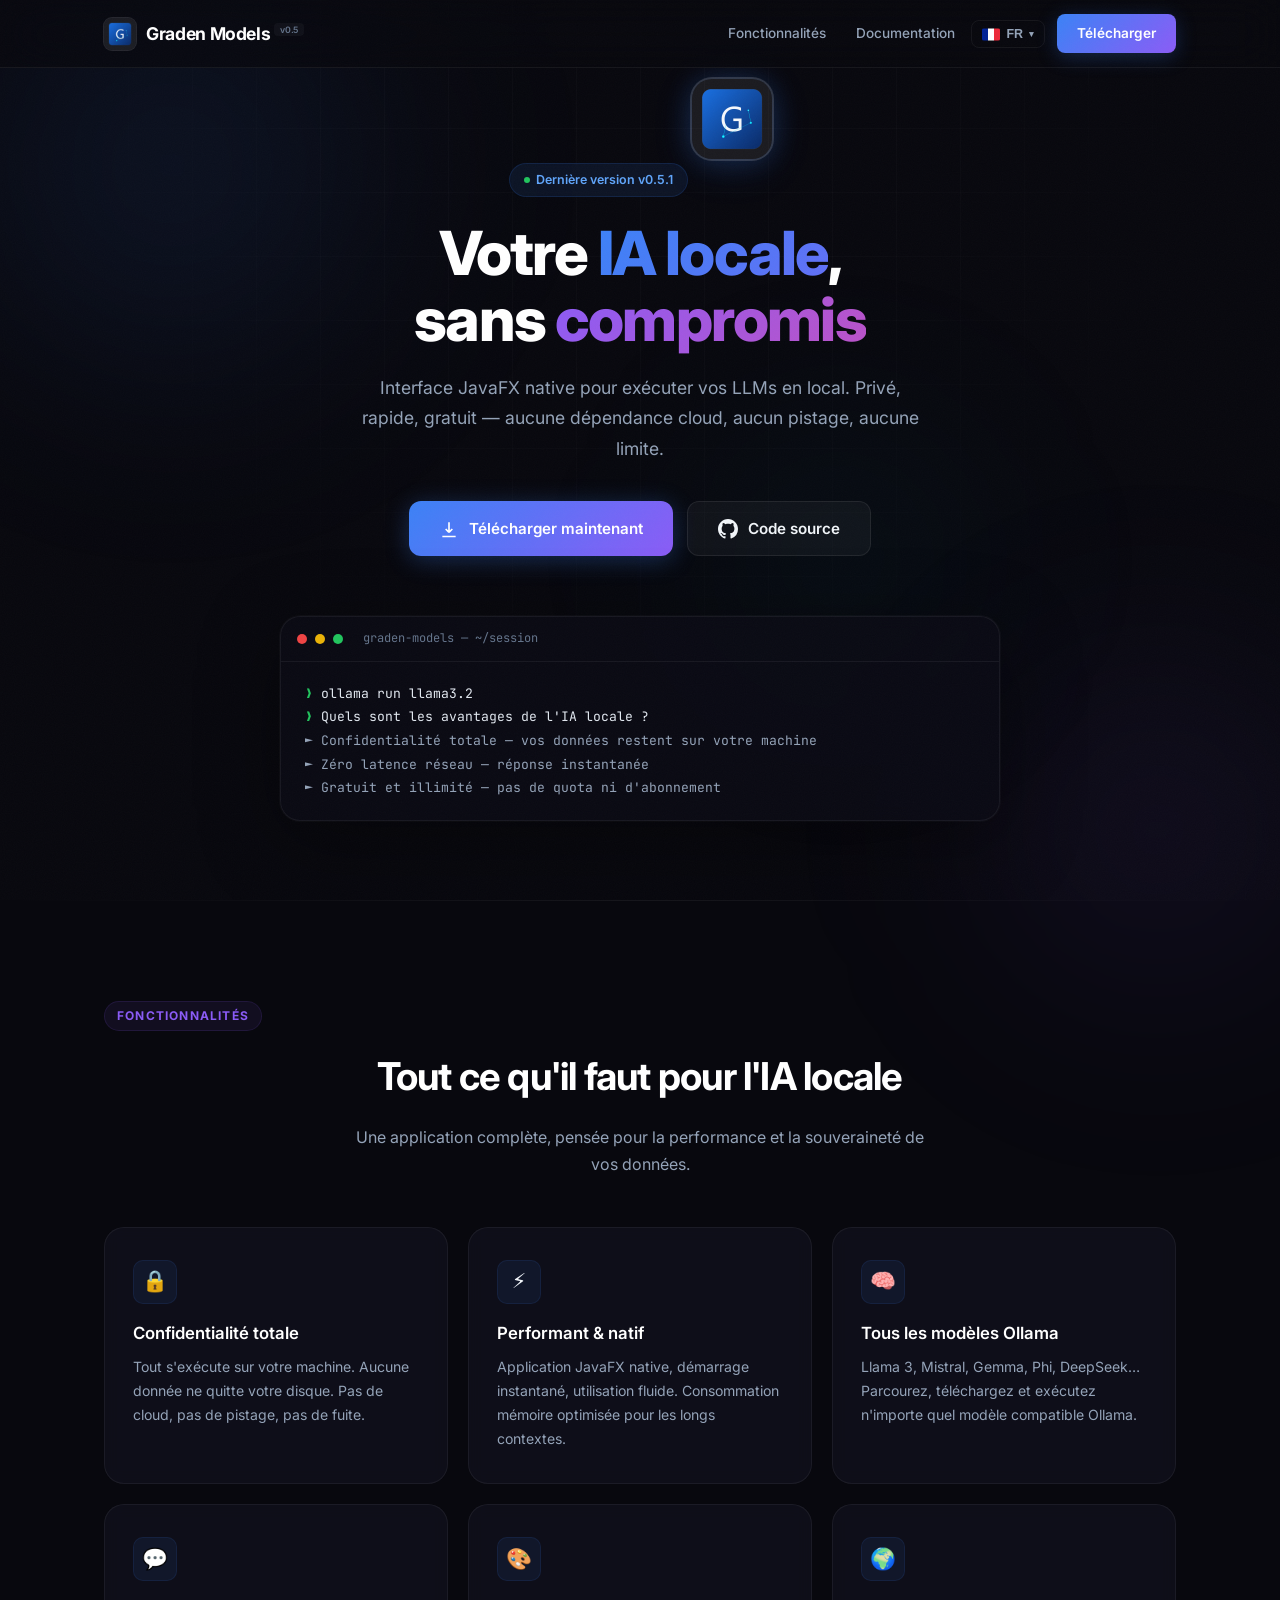
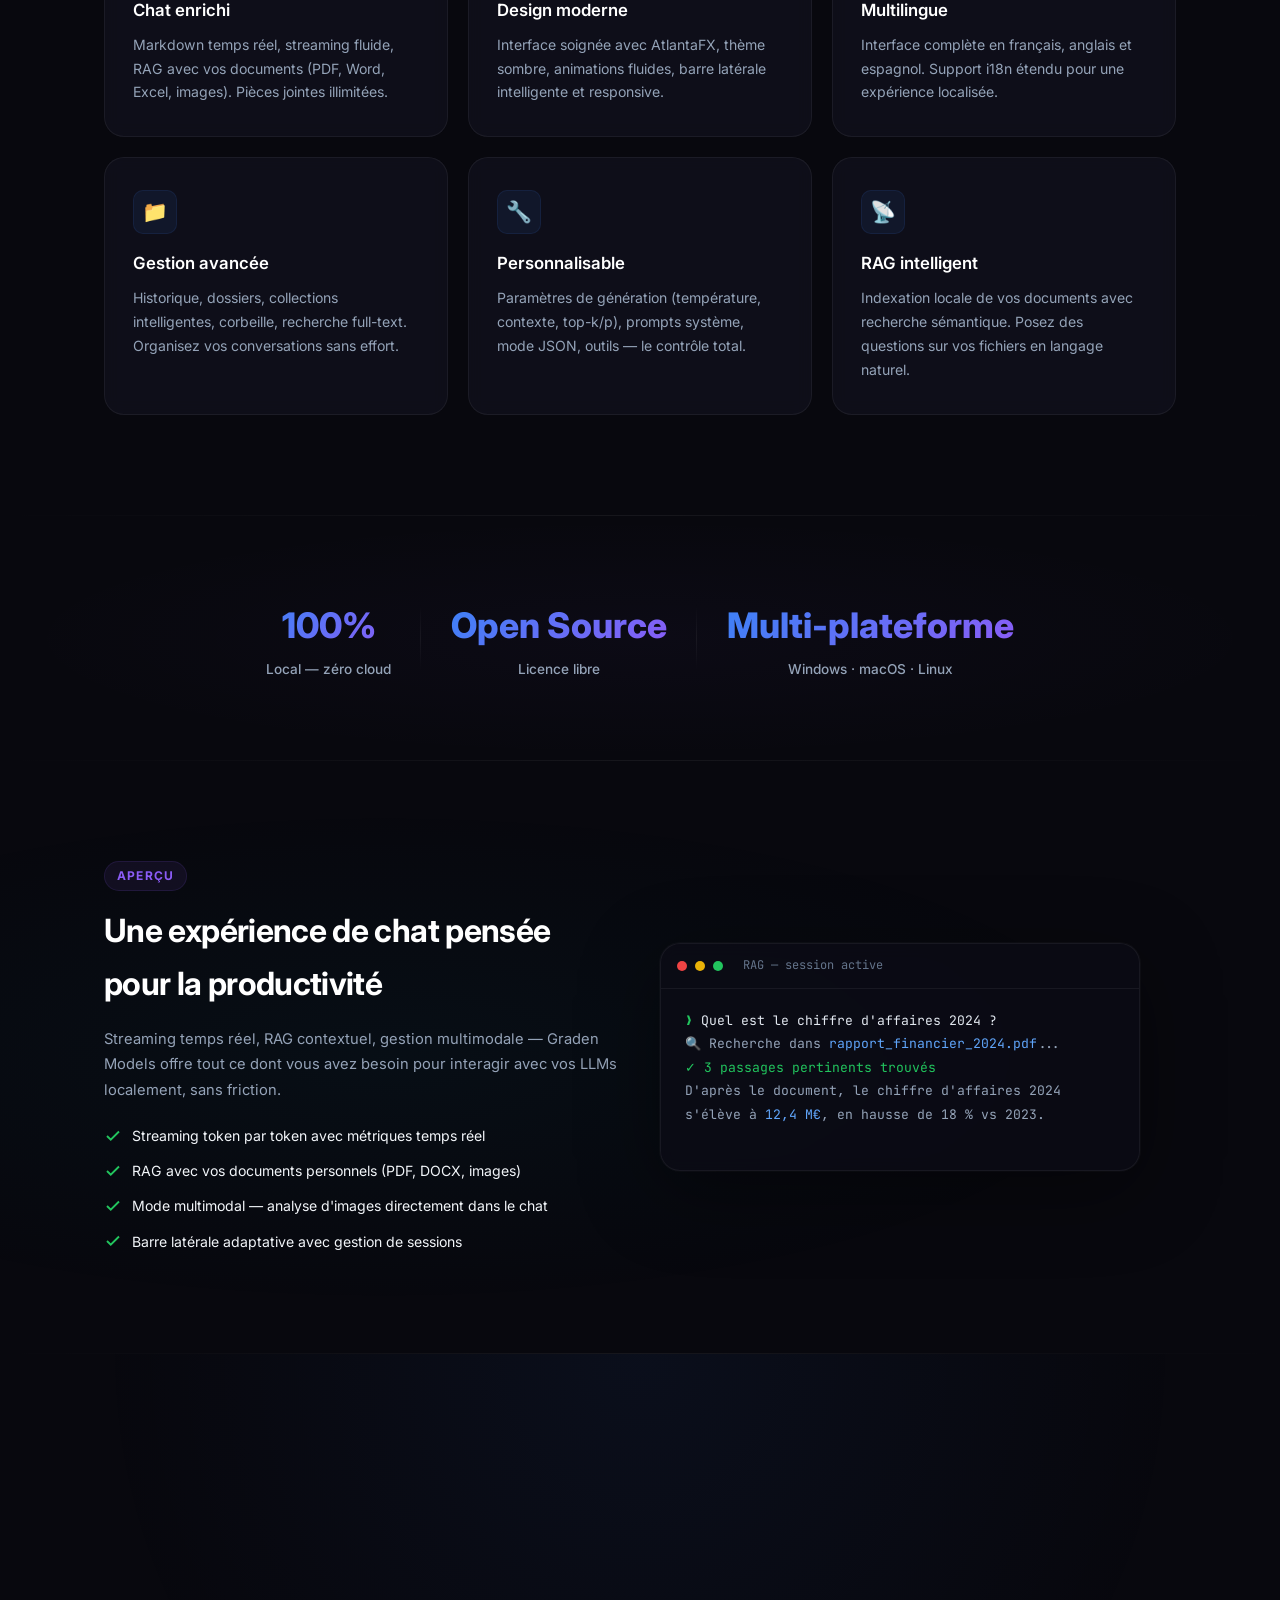
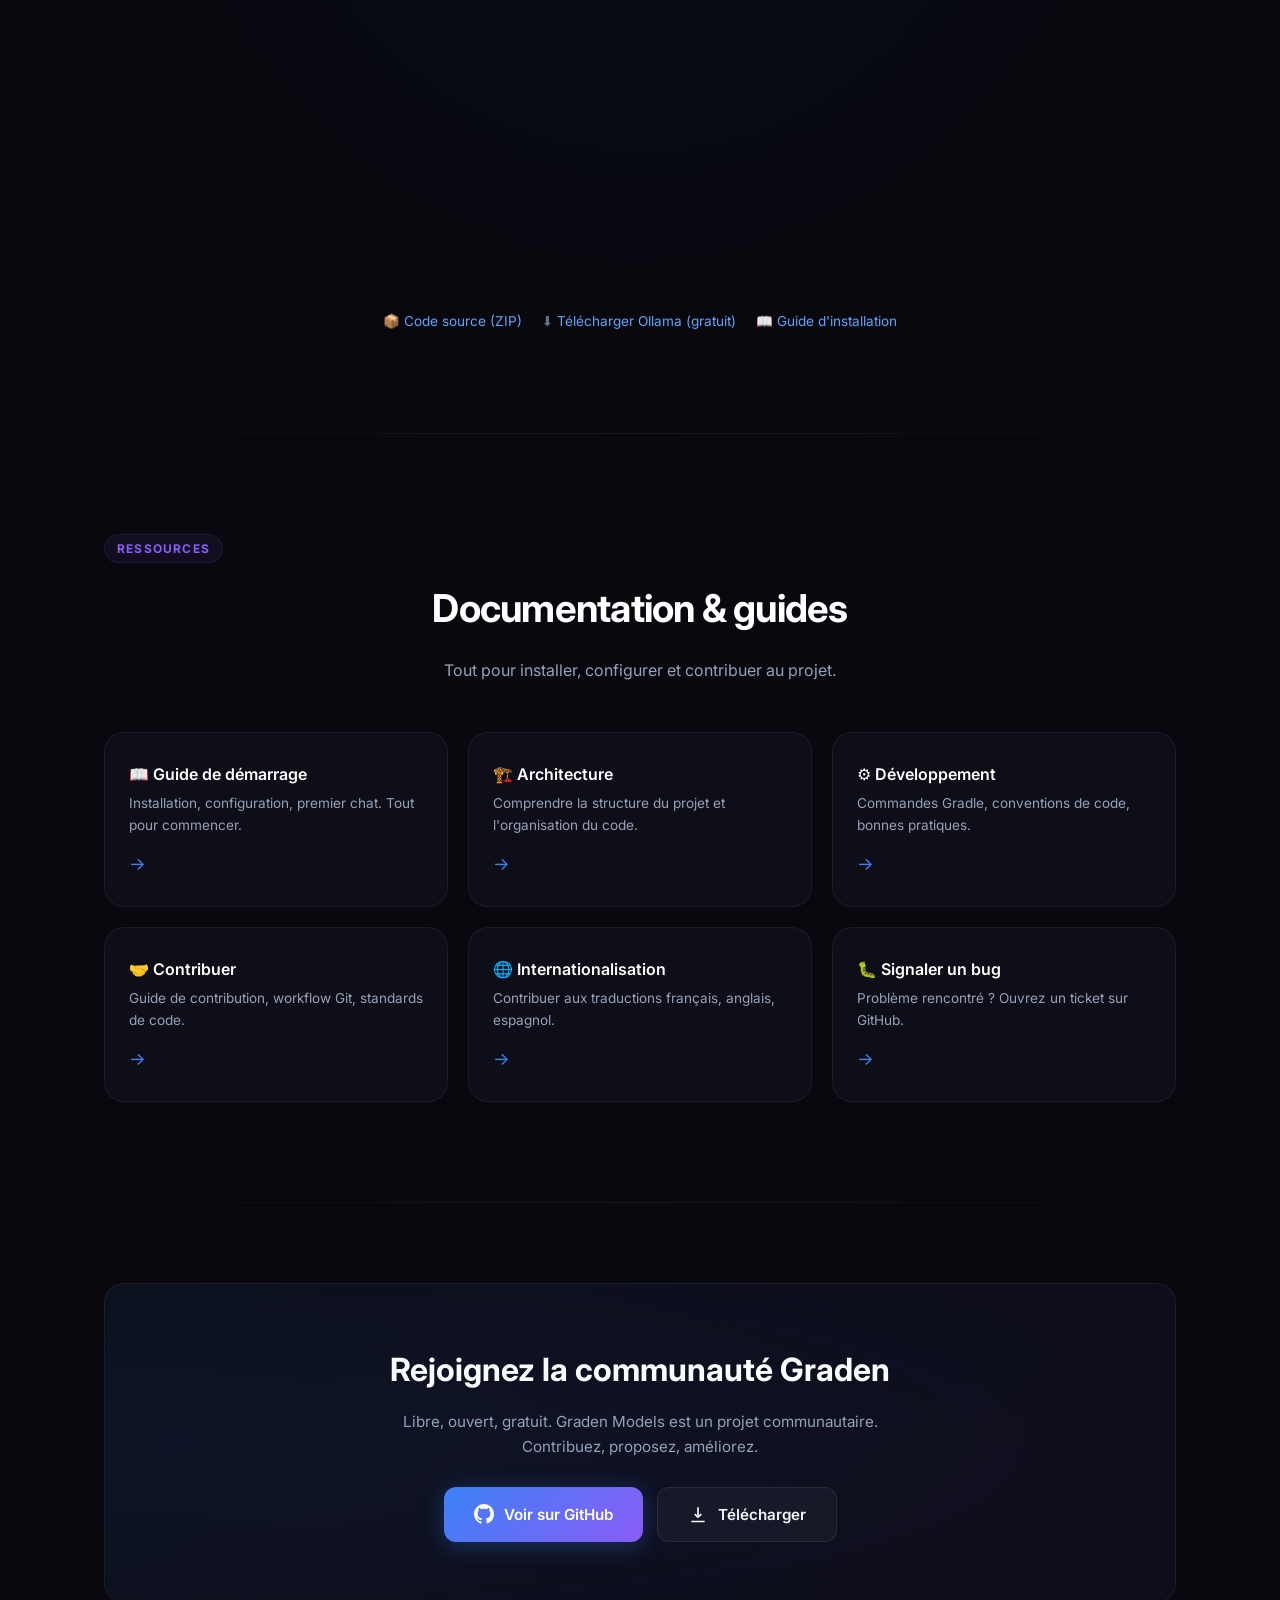
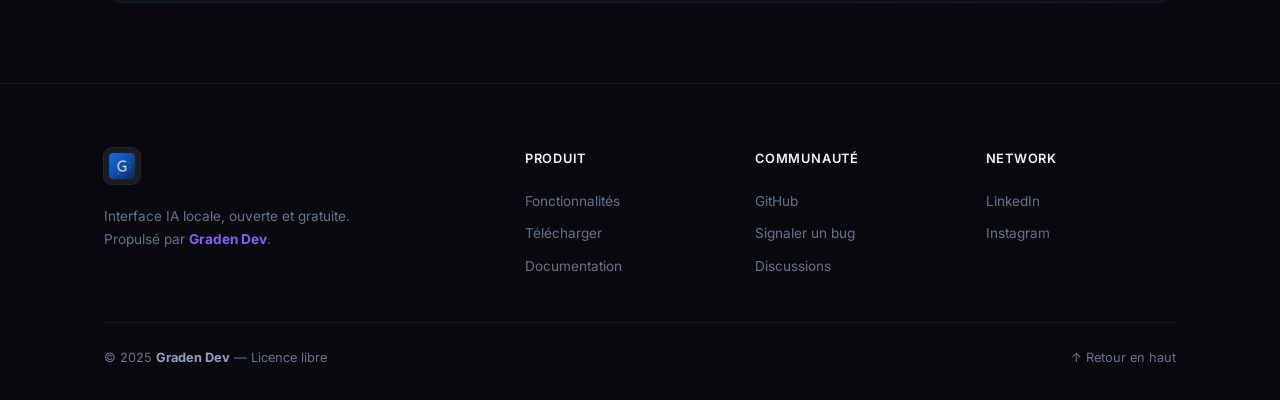
==== commit 9a55d53a: "fix: add language selector back to mobile hamburger menu" ====
--- a/docs/index.html
+++ b/docs/index.html
@@ -129,7 +129,8 @@
 header .logo-img{
   width:32px;height:32px;border-radius:8px;flex-shrink:0;
   transition:transform .3s ease;
-  background:rgba(255,255,255,.05);object-fit:contain;padding:4px;
+  background:rgba(255,255,255,.08);object-fit:contain;padding:4px;
+  box-shadow:0 0 0 1px rgba(255,255,255,.12);
 }
 header .logo:hover .logo-img{transform:scale(1.08)}
 header .logo span{
@@ -207,7 +208,26 @@
 .mobile-nav.open a:nth-child(3){transition-delay:.15s}
 .mobile-nav.open a:nth-child(4){transition-delay:.2s}
 .mobile-nav a:hover{color:#fff;background:rgba(255,255,255,.05)}
-.mobile-nav .header-cta{margin-top:16px;width:80%;text-align:center;padding:16px 32px!important;font-size:1.15rem!important}
+.mobile-nav .header-cta{margin-top:8px;width:80%;text-align:center;padding:16px 32px!important;font-size:1.15rem!important}
+.mobile-lang{width:80%;text-align:center;margin-top:4px}
+.mobile-lang-btn{
+  display:inline-flex;align-items:center;gap:8px;
+  padding:12px 24px;border-radius:10px;cursor:pointer;
+  background:rgba(255,255,255,.04);border:1px solid var(--glass-border);
+  color:var(--text-secondary);font-size:.95rem;font-weight:600;
+  transition:var(--transition);-webkit-tap-highlight-color:transparent;
+}
+.mobile-lang-btn:hover{background:rgba(255,255,255,.08);color:#fff}
+.mobile-lang-menu{display:none;flex-direction:column;gap:4px;margin-top:6px}
+.mobile-lang-menu a{
+  display:flex!important;align-items:center;justify-content:center;gap:8px;
+  padding:12px 20px!important;border-radius:8px!important;
+  color:var(--text-secondary);text-decoration:none;
+  font-size:.9rem;font-weight:500;transition:.15s;
+  background:rgba(255,255,255,.03)!important;width:100%;
+}
+.mobile-lang-menu a:hover{background:rgba(255,255,255,.08)!important;color:#fff}
+.mobile-lang-menu a.active{background:rgba(59,130,246,.12)!important;color:#60a5fa}
 
 /* ───── LANG DROPDOWN ───── */
 .lang-dropdown{position:relative;display:inline-block;flex-shrink:0}
@@ -263,12 +283,13 @@
 @keyframes pulseDot{0%,100%{opacity:1}50%{opacity:.4}}
 .hero-icon{
   width:80px;height:80px;border-radius:20px;margin-bottom:24px;
-  box-shadow:0 0 0 1px rgba(255,255,255,.1),0 8px 40px rgba(59,130,246,.15);
-  transition:transform .5s ease;
+  box-shadow:0 0 0 2px rgba(255,255,255,.15),0 0 30px rgba(59,130,246,.2),0 8px 40px rgba(59,130,246,.15);
+  transition:transform .5s ease,box-shadow .3s ease;
   will-change:transform;
-  background:rgba(255,255,255,.05);
+  background:rgba(255,255,255,.08);
   object-fit:contain;padding:8px;
 }
+.hero:hover .hero-icon{box-shadow:0 0 0 2px rgba(255,255,255,.2),0 0 40px rgba(59,130,246,.3),0 12px 50px rgba(59,130,246,.2)}
 .hero:hover .hero-icon{transform:scale(1.04) rotate(-2deg)}
 .hero h1{
   font-size:clamp(2rem,4.8vw,3.8rem);font-weight:800;color:#fff;
@@ -539,7 +560,7 @@
 .footer-grid{
   display:grid;grid-template-columns:2fr 1fr 1fr 1fr;gap:40px;margin-bottom:40px;
 }
-.footer-brand .logo-img{width:36px;height:36px;border-radius:8px;margin-bottom:14px;background:rgba(255,255,255,.05);object-fit:contain;padding:4px}
+.footer-brand .logo-img{width:36px;height:36px;border-radius:8px;margin-bottom:14px;background:rgba(255,255,255,.08);object-fit:contain;padding:4px;box-shadow:0 0 0 1px rgba(255,255,255,.12)}
 .footer-brand p{font-size:.85rem;color:var(--text-muted);max-width:280px;line-height:1.7}
 .footer-col h4{
   font-size:.8rem;font-weight:600;color:var(--text);
@@ -674,7 +695,7 @@
 
 <header><div class="container">
   <a href="#" class="logo"><img src="assets/icon.png" alt="Graden Models" class="logo-img" /><span>Graden Models<sup>v0.5</sup></span></a>
-  <button class="hamburger" id="hamburger" aria-label="Menu">
+  <button class="hamburger" onclick="toggleMobileNav()" aria-label="Menu">
     <span></span><span></span><span></span>
   </button>
   <nav>
@@ -698,6 +719,17 @@
 <div class="mobile-nav" id="mobileNav">
   <a href="#features" data-i18n="nav.features" onclick="closeMobileNav()">Fonctionnalités</a>
   <a href="#docs" data-i18n="nav.docs" onclick="closeMobileNav()">Documentation</a>
+  <div class="mobile-lang">
+    <button class="mobile-lang-btn" onclick="var n=this.nextElementSibling;n.style.display=n.style.display==='flex'?'none':'flex'">
+      <span id="langFlagMobile"><svg width="20" height="14" viewBox="0 0 24 16" style="border-radius:2px;vertical-align:middle"><rect width="8" height="16" fill="#002395"/><rect x="8" width="8" height="16" fill="#fff"/><rect x="16" width="8" height="16" fill="#ED2939"/></svg></span>
+      <span id="langLabelMobile">FR</span>
+      <span style="font-size:.6rem;margin-left:4px">▾</span>
+    </button>
+    <div class="mobile-lang-menu">
+      <a href="#" class="active" data-lang="fr" onclick="setLang('fr');closeMobileNav();return false"><svg width="18" height="13" viewBox="0 0 24 16" style="border-radius:2px;vertical-align:middle"><rect width="8" height="16" fill="#002395"/><rect x="8" width="8" height="16" fill="#fff"/><rect x="16" width="8" height="16" fill="#ED2939"/></svg> Français</a>
+      <a href="#" data-lang="en" onclick="setLang('en');closeMobileNav();return false"><svg width="18" height="13" viewBox="0 0 24 16" style="border-radius:2px;vertical-align:middle"><rect width="24" height="16" fill="#012169"/><path d="M0 0l12 8m0-8L0 8" stroke="#fff" stroke-width="3.2"/><path d="M12 0v16M0 8h24" stroke="#fff" stroke-width="4.8"/><path d="M0 0l12 8m0-8L0 8" stroke="#C8102E" stroke-width="1.6"/><path d="M12 0v16M0 8h24" stroke="#C8102E" stroke-width="2.4"/></svg> English</a>
+    </div>
+  </div>
   <a href="#download" class="header-cta" data-i18n="nav.download" onclick="closeMobileNav()">Télécharger</a>
 </div>
 
@@ -883,6 +915,8 @@
 document.querySelectorAll(".lang-menu a").forEach(function(a){a.classList.toggle("active",a.getAttribute("data-lang")===l)});
 var fl=document.getElementById("langFlag");if(fl)fl.innerHTML={fr:'<svg width="18" height="13" viewBox="0 0 24 16" style="border-radius:2px;vertical-align:middle"><rect width="8" height="16" fill="#002395"/><rect x="8" width="8" height="16" fill="#fff"/><rect x="16" width="8" height="16" fill="#ED2939"/></svg>',en:'<svg width="18" height="13" viewBox="0 0 24 16" style="border-radius:2px;vertical-align:middle"><rect width="24" height="16" fill="#012169"/><path d="M0 0l12 8m0-8L0 8" stroke="#fff" stroke-width="3.2"/><path d="M12 0v16M0 8h24" stroke="#fff" stroke-width="4.8"/><path d="M0 0l12 8m0-8L0 8" stroke="#C8102E" stroke-width="1.6"/><path d="M12 0v16M0 8h24" stroke="#C8102E" stroke-width="2.4"/></svg>'}[l]||"";
 var lb=document.getElementById("langLabel");if(lb)lb.textContent={fr:"FR",en:"EN"}[l]||l;
+var fm=document.getElementById("langFlagMobile");if(fm)fm.innerHTML=fl?fl.innerHTML:"";
+var lm=document.getElementById("langLabelMobile");if(lm)lm.textContent={fr:"FR",en:"EN"}[l]||l;
 document.querySelectorAll(".lang-dropdown").forEach(function(d){d.classList.remove("open")});
 try{localStorage.setItem("graden-lang",l)}catch(e){}
 document.querySelectorAll("[data-i18n]").forEach(function(e){var k=e.getAttribute("data-i18n");if(l==="fr"){var o=e.getAttribute("data-fr");if(o)e.innerHTML=o}else if(en[k]){e.innerHTML=en[k]}})
@@ -904,7 +938,6 @@
 
 function toggleMobileNav(){var n=document.getElementById("mobileNav"),b=document.getElementById("hamburger");n.classList.toggle("open");b.classList.toggle("active");document.body.style.overflow=n.classList.contains("open")?"hidden":""}
 function closeMobileNav(){var n=document.getElementById("mobileNav"),b=document.getElementById("hamburger");n.classList.remove("open");b.classList.remove("active");document.body.style.overflow=""}
-document.addEventListener("DOMContentLoaded",function(){var b=document.getElementById("hamburger");if(b)b.addEventListener("click",toggleMobileNav)});
 </script>
 </body>
 </html>
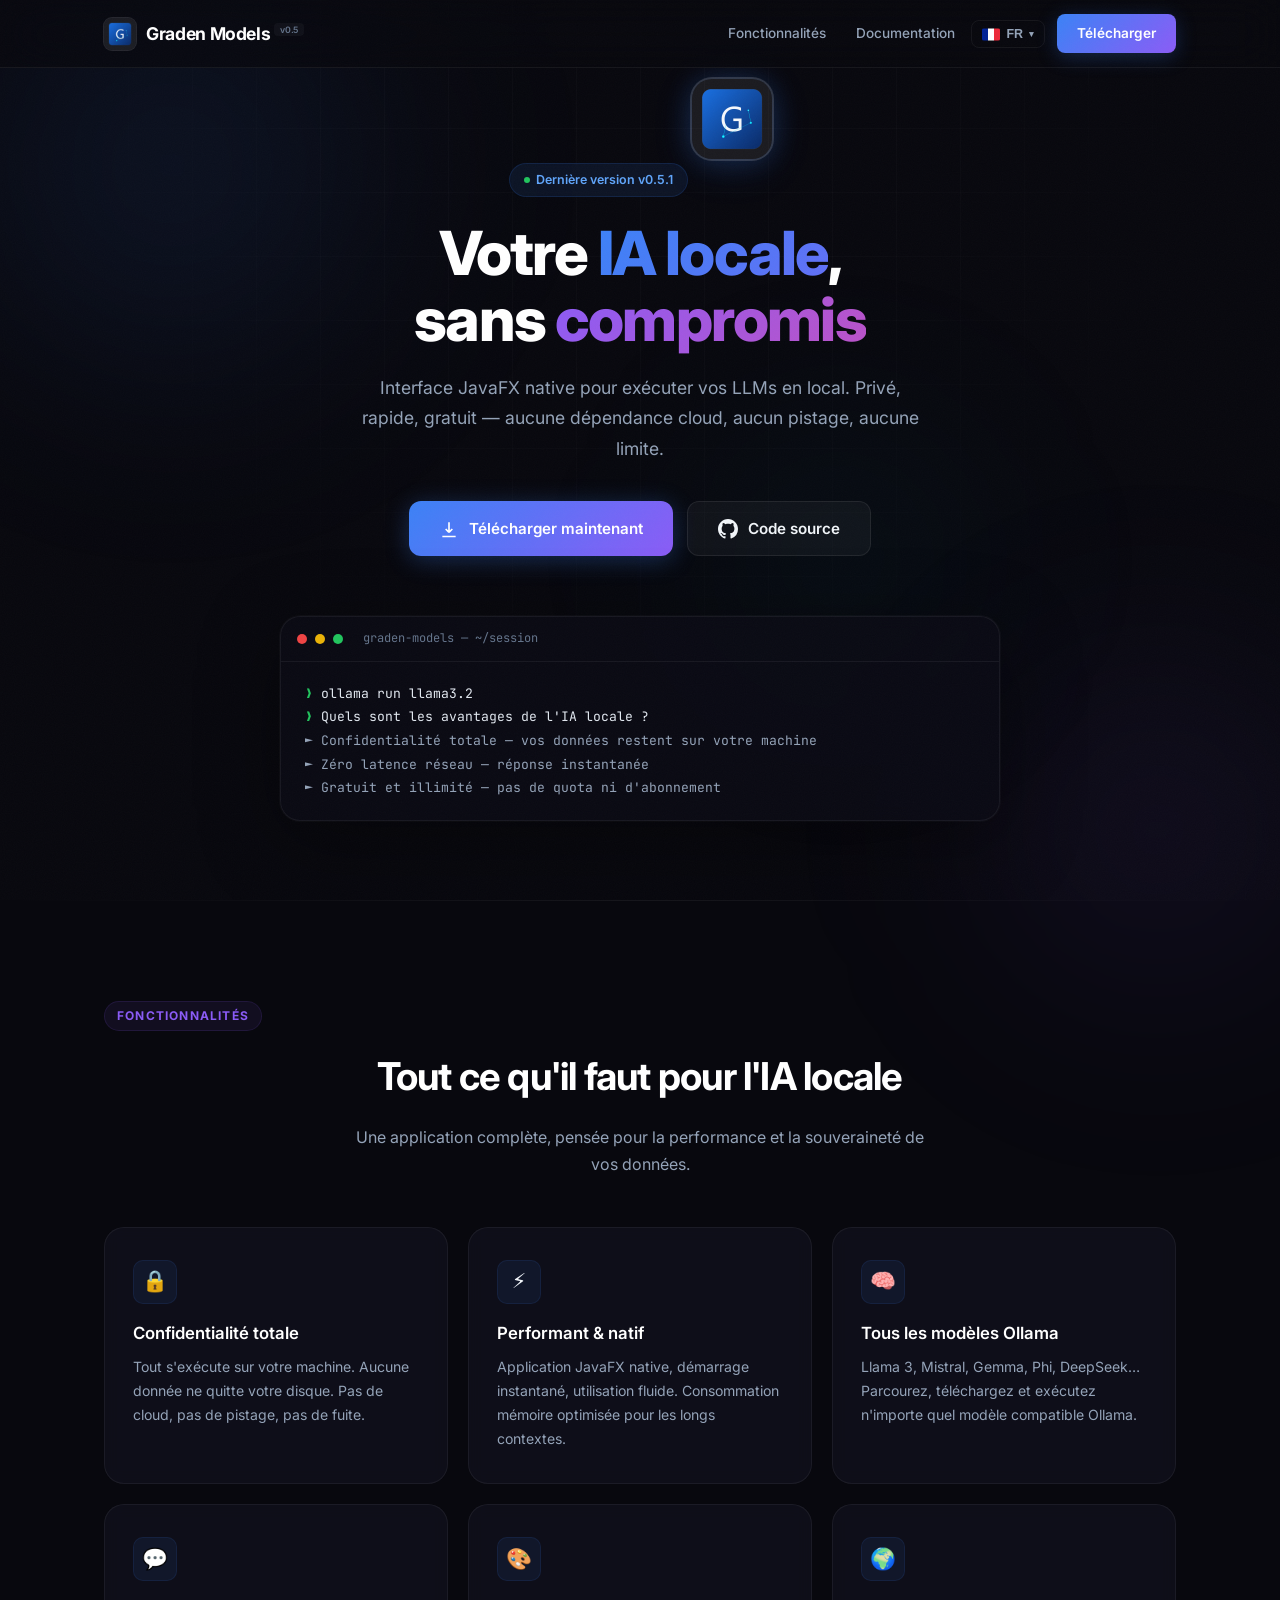
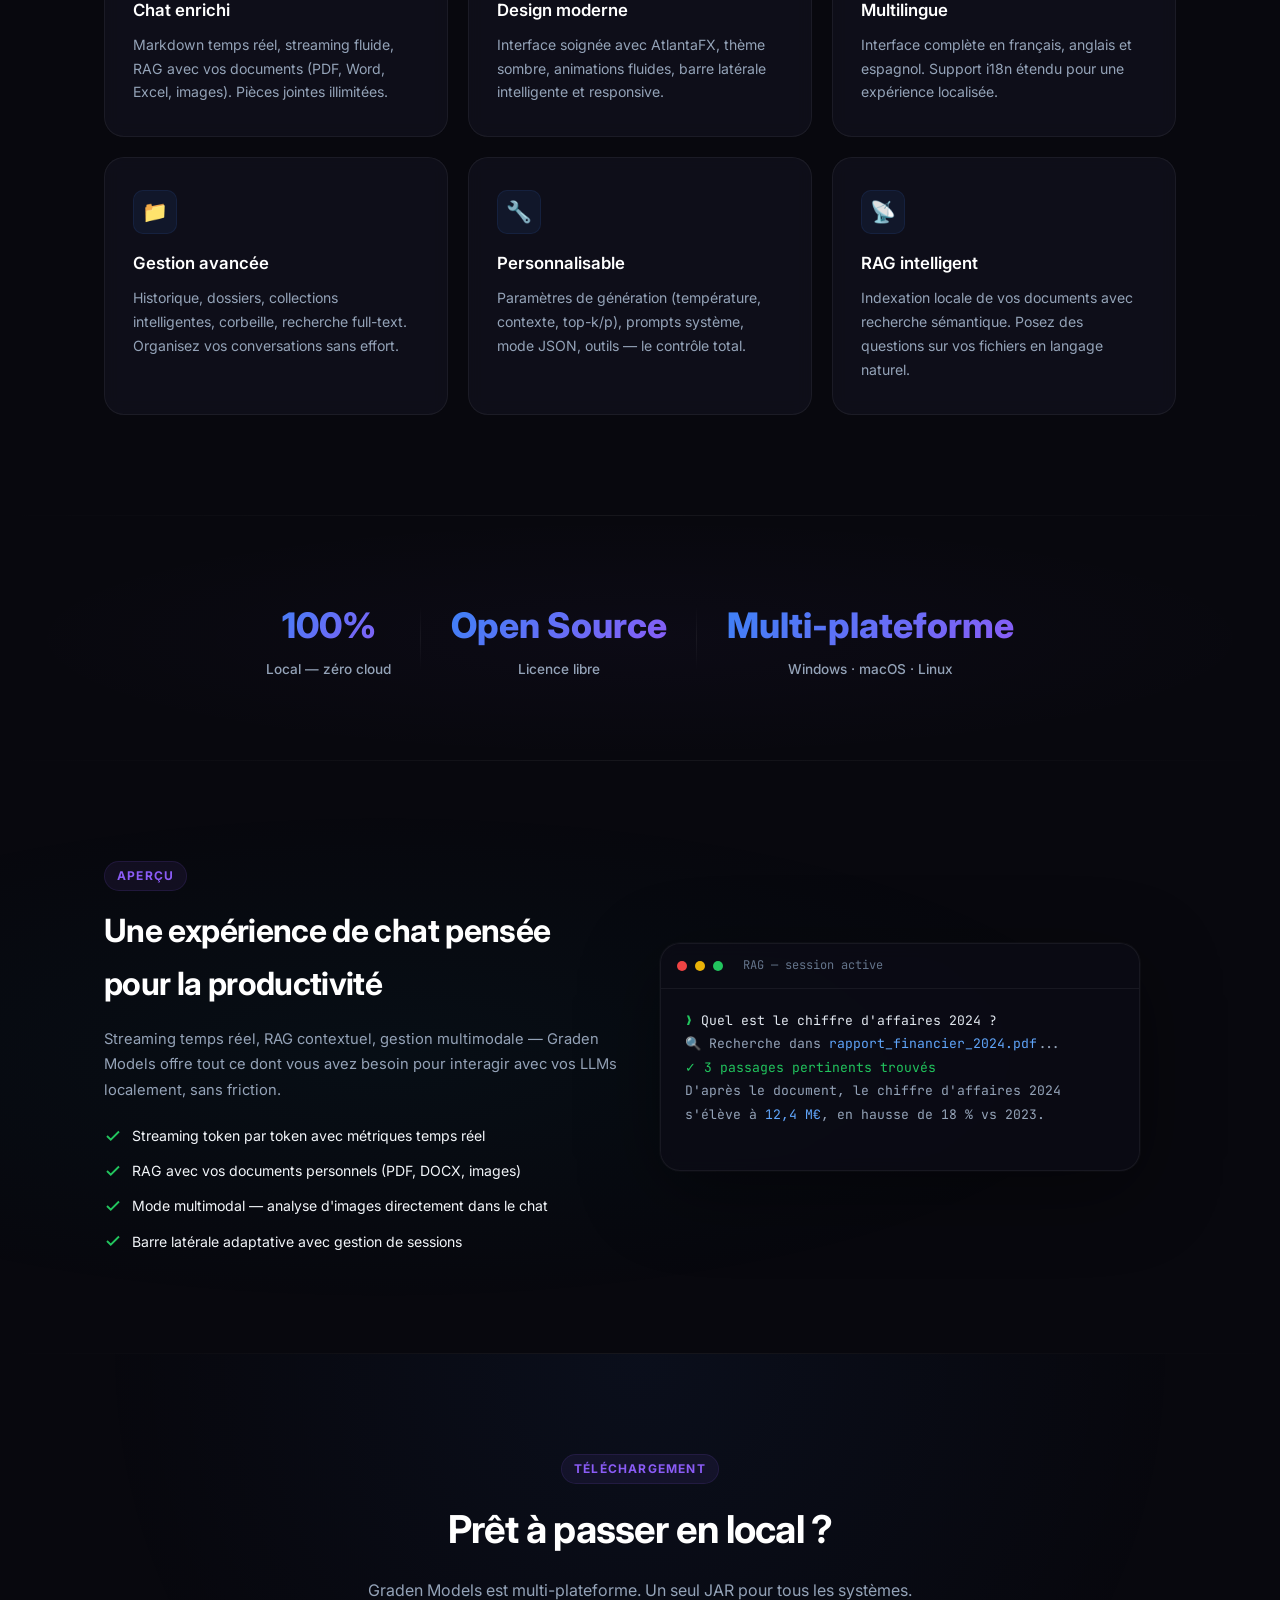
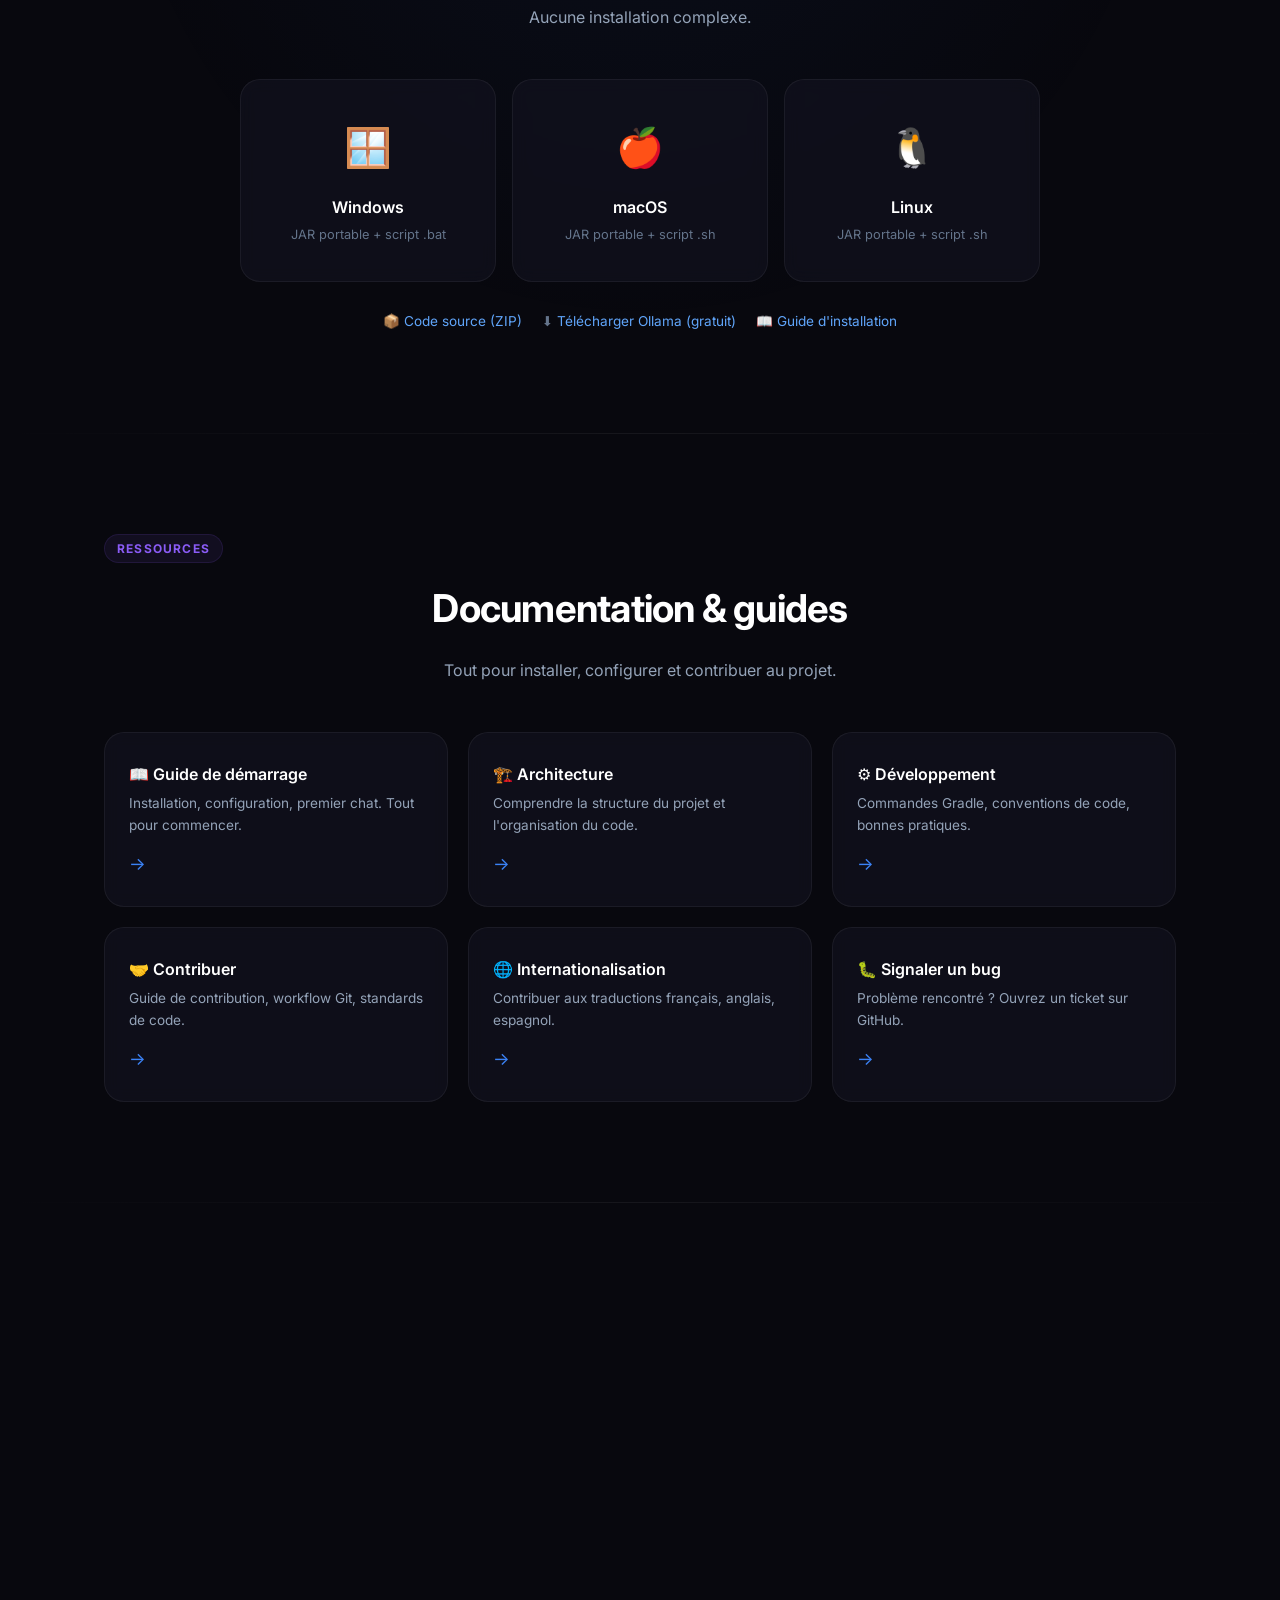
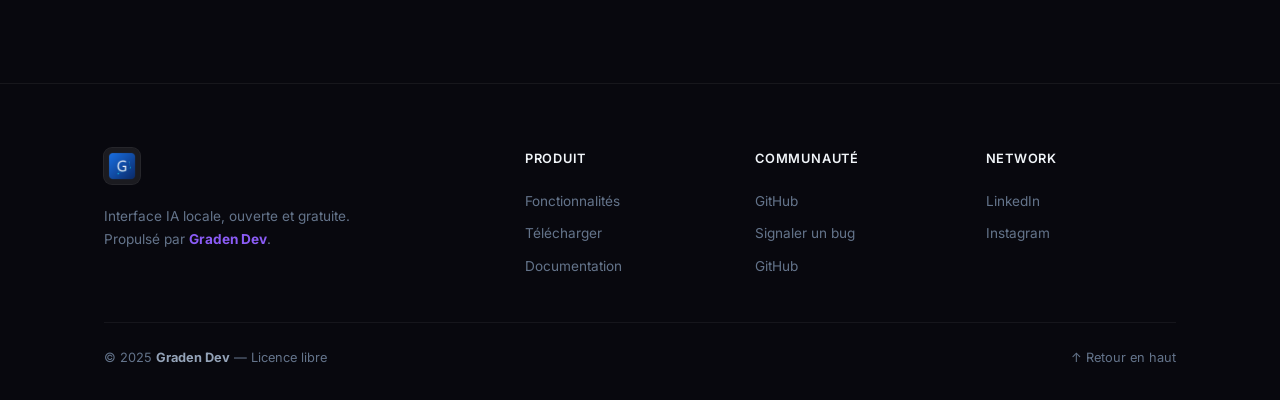
==== commit 8b0ef48a: "fix: replace 404 Discussons link with repo Issues link; upgrade sidebar hamburger CSS with glassmorp" ====
--- a/docs/index.html
+++ b/docs/index.html
@@ -897,7 +897,7 @@
       <p data-i18n="footer.tagline">Interface IA locale, ouverte et gratuite. Propulsé par <strong style="color:var(--purple)">Graden Dev</strong>.</p>
     </div>
     <div class="footer-col"><h4 data-i18n="footer.product">Produit</h4><a href="#features" data-i18n="nav.features">Fonctionnalités</a><a href="#download" data-i18n="nav.download">Télécharger</a><a href="#docs" data-i18n="nav.docs">Documentation</a></div>
-    <div class="footer-col"><h4 data-i18n="footer.community">Communauté</h4><a href="https://github.com/grandelagbanou28-gif/Models_of_ollamaApp" target="_blank">GitHub</a><a href="https://github.com/grandelagbanou28-gif/Models_of_ollamaApp/issues" target="_blank" data-i18n="footer.bug">Signaler un bug</a><a href="https://github.com/grandelagbanou28-gif/Models_of_ollamaApp/discussions" target="_blank" data-i18n="footer.discussions">Discussions</a></div>
+    <div class="footer-col"><h4 data-i18n="footer.community">Communauté</h4><a href="https://github.com/grandelagbanou28-gif/Models_of_ollamaApp" target="_blank">GitHub</a><a href="https://github.com/grandelagbanou28-gif/Models_of_ollamaApp/issues" target="_blank" data-i18n="footer.bug">Signaler un bug</a><a href="https://github.com/grandelagbanou28-gif/Models_of_ollamaApp" target="_blank" data-i18n="footer.discussions">GitHub</a></div>
     <div class="footer-col"><h4>Network</h4><a href="https://www.linkedin.com/in/grandel-agbanou-018b973a3" target="_blank">LinkedIn</a><a href="https://www.instagram.com/grandel.2801" target="_blank">Instagram</a></div>
   </div>
   <div class="footer-bottom">
@@ -908,7 +908,7 @@
 
 <script>
 (function(){
-var en={"site.title":"Graden Models – Professional Local AI","nav.features":"Features","nav.docs":"Documentation","nav.download":"Download","hero.badge":"Latest release v0.5.1","hero.title":"Your <span class=\"gradient-text\">local AI</span>,<br/>no <span class=\"gradient-text-alt\">compromises</span>","hero.subtitle":"Native JavaFX interface to run your LLMs locally. Private, fast, free — no cloud dependencies, no tracking, no limits.","hero.downloadBtn":"Download now","hero.sourceBtn":"Source code","features.label":"Features","features.title":"Everything you need for local AI","features.desc":"A complete application designed for performance and data sovereignty.","feat1.title":"Total privacy","feat1.desc":"Everything runs on your machine. Your data never leaves your disk. No cloud, no tracking, no leaks.","feat2.title":"Fast & native","feat2.desc":"Native JavaFX app, instant startup, smooth usage. Optimized memory for long contexts.","feat3.title":"All Ollama models","feat3.desc":"Llama 3, Mistral, Gemma, Phi, DeepSeek. Browse, download and run any Ollama-compatible model.","feat4.title":"Rich chat","feat4.desc":"Real-time Markdown, smooth streaming, RAG with your documents (PDF, Word, Excel, images). Unlimited attachments.","feat5.title":"Modern design","feat5.desc":"Polished AtlantaFX interface, dark theme, smooth animations, smart responsive sidebar.","feat6.title":"Multilingual","feat6.desc":"Complete interface in French, English and Spanish. Full i18n support for a localized experience.","feat7.title":"Advanced management","feat7.desc":"History, folders, smart collections, trash, full-text search. Organize conversations effortlessly.","feat8.title":"Customizable","feat8.desc":"Generation parameters (temperature, context, top-k/p), system prompts, JSON mode, tools — full control.","feat9.title":"Smart RAG","feat9.desc":"Local document indexing with semantic search. Ask questions about your files in natural language.","stat1":"Local — zero cloud","stat2.title":"Open Source","stat2.sub":"Free license","stat3.title":"Cross-platform","stat3.sub":"Windows · macOS · Linux","showcase.label":"Overview","showcase.title":"A chat experience built for productivity","showcase.desc":"Real-time streaming, contextual RAG, multimodal support — Graden Models gives you everything to interact with your LLMs locally, friction-free.","showcase.l1":"Token-by-token streaming with real-time metrics","showcase.l2":"RAG with your personal documents (PDF, DOCX, images)","showcase.l3":"Multimodal mode — image analysis directly in chat","showcase.l4":"Adaptive sidebar with session management","download.label":"Download","download.title":"Ready to go local?","download.subtitle":"Graden Models is cross-platform. One JAR for all systems. No complex setup.","download.win.title":"Windows","download.win":"Portable JAR + .bat script","download.mac.title":"macOS","download.mac":"Portable JAR + .sh script","download.linux.title":"Linux","download.linux":"Portable JAR + .sh script","download.source":"Source code (ZIP)","download.ollama":"Download Ollama (free)","download.guide":"Installation guide","docs.label":"Resources","docs.title":"Documentation & guides","docs.desc":"Everything to install, configure and contribute to the project.","doc1.title":"📖 Getting started","doc1.desc":"Installation, setup, first chat. Everything to begin.","doc2.title":"🏗️ Architecture","doc2.desc":"Understand the project structure and code organization.","doc3.title":"⚙️ Development","doc3.desc":"Gradle commands, coding conventions, best practices.","doc4.title":"🤝 Contributing","doc4.desc":"Contribution guide, Git workflow, code standards.","doc5.title":"🌐 Internationalization","doc5.desc":"Contribute translations in French, English, Spanish.","doc6.title":"🐛 Report a bug","doc6.desc":"Found an issue? Open a ticket on GitHub.","cta.title":"Join the Graden community","cta.desc":"Free, open, libre. Graden Models is a community project. Contribute, suggest, improve.","cta.btn":"View on GitHub","footer.tagline":"Open, free local AI interface. Powered by","footer.product":"Product","footer.community":"Community","footer.bug":"Report a bug","footer.discussions":"Discussions","footer.license":"Open source license","footer.top":"↑ Back to top","nav.features":"Features","nav.docs":"Documentation","nav.download":"Download"};
+var en={"site.title":"Graden Models – Professional Local AI","nav.features":"Features","nav.docs":"Documentation","nav.download":"Download","hero.badge":"Latest release v0.5.1","hero.title":"Your <span class=\"gradient-text\">local AI</span>,<br/>no <span class=\"gradient-text-alt\">compromises</span>","hero.subtitle":"Native JavaFX interface to run your LLMs locally. Private, fast, free — no cloud dependencies, no tracking, no limits.","hero.downloadBtn":"Download now","hero.sourceBtn":"Source code","features.label":"Features","features.title":"Everything you need for local AI","features.desc":"A complete application designed for performance and data sovereignty.","feat1.title":"Total privacy","feat1.desc":"Everything runs on your machine. Your data never leaves your disk. No cloud, no tracking, no leaks.","feat2.title":"Fast & native","feat2.desc":"Native JavaFX app, instant startup, smooth usage. Optimized memory for long contexts.","feat3.title":"All Ollama models","feat3.desc":"Llama 3, Mistral, Gemma, Phi, DeepSeek. Browse, download and run any Ollama-compatible model.","feat4.title":"Rich chat","feat4.desc":"Real-time Markdown, smooth streaming, RAG with your documents (PDF, Word, Excel, images). Unlimited attachments.","feat5.title":"Modern design","feat5.desc":"Polished AtlantaFX interface, dark theme, smooth animations, smart responsive sidebar.","feat6.title":"Multilingual","feat6.desc":"Complete interface in French, English and Spanish. Full i18n support for a localized experience.","feat7.title":"Advanced management","feat7.desc":"History, folders, smart collections, trash, full-text search. Organize conversations effortlessly.","feat8.title":"Customizable","feat8.desc":"Generation parameters (temperature, context, top-k/p), system prompts, JSON mode, tools — full control.","feat9.title":"Smart RAG","feat9.desc":"Local document indexing with semantic search. Ask questions about your files in natural language.","stat1":"Local — zero cloud","stat2.title":"Open Source","stat2.sub":"Free license","stat3.title":"Cross-platform","stat3.sub":"Windows · macOS · Linux","showcase.label":"Overview","showcase.title":"A chat experience built for productivity","showcase.desc":"Real-time streaming, contextual RAG, multimodal support — Graden Models gives you everything to interact with your LLMs locally, friction-free.","showcase.l1":"Token-by-token streaming with real-time metrics","showcase.l2":"RAG with your personal documents (PDF, DOCX, images)","showcase.l3":"Multimodal mode — image analysis directly in chat","showcase.l4":"Adaptive sidebar with session management","download.label":"Download","download.title":"Ready to go local?","download.subtitle":"Graden Models is cross-platform. One JAR for all systems. No complex setup.","download.win.title":"Windows","download.win":"Portable JAR + .bat script","download.mac.title":"macOS","download.mac":"Portable JAR + .sh script","download.linux.title":"Linux","download.linux":"Portable JAR + .sh script","download.source":"Source code (ZIP)","download.ollama":"Download Ollama (free)","download.guide":"Installation guide","docs.label":"Resources","docs.title":"Documentation & guides","docs.desc":"Everything to install, configure and contribute to the project.","doc1.title":"📖 Getting started","doc1.desc":"Installation, setup, first chat. Everything to begin.","doc2.title":"🏗️ Architecture","doc2.desc":"Understand the project structure and code organization.","doc3.title":"⚙️ Development","doc3.desc":"Gradle commands, coding conventions, best practices.","doc4.title":"🤝 Contributing","doc4.desc":"Contribution guide, Git workflow, code standards.","doc5.title":"🌐 Internationalization","doc5.desc":"Contribute translations in French, English, Spanish.","doc6.title":"🐛 Report a bug","doc6.desc":"Found an issue? Open a ticket on GitHub.","cta.title":"Join the Graden community","cta.desc":"Free, open, libre. Graden Models is a community project. Contribute, suggest, improve.","cta.btn":"View on GitHub","footer.tagline":"Open, free local AI interface. Powered by","footer.product":"Product","footer.community":"Community","footer.bug":"Report a bug","footer.discussions":"Issues","footer.license":"Open source license","footer.top":"↑ Back to top","nav.features":"Features","nav.docs":"Documentation","nav.download":"Download"};
 function sO(){document.querySelectorAll("[data-i18n]").forEach(function(e){if(!e.getAttribute("data-fr"))e.setAttribute("data-fr",e.innerHTML)})}
 function sL(l){
 document.documentElement.lang=l;
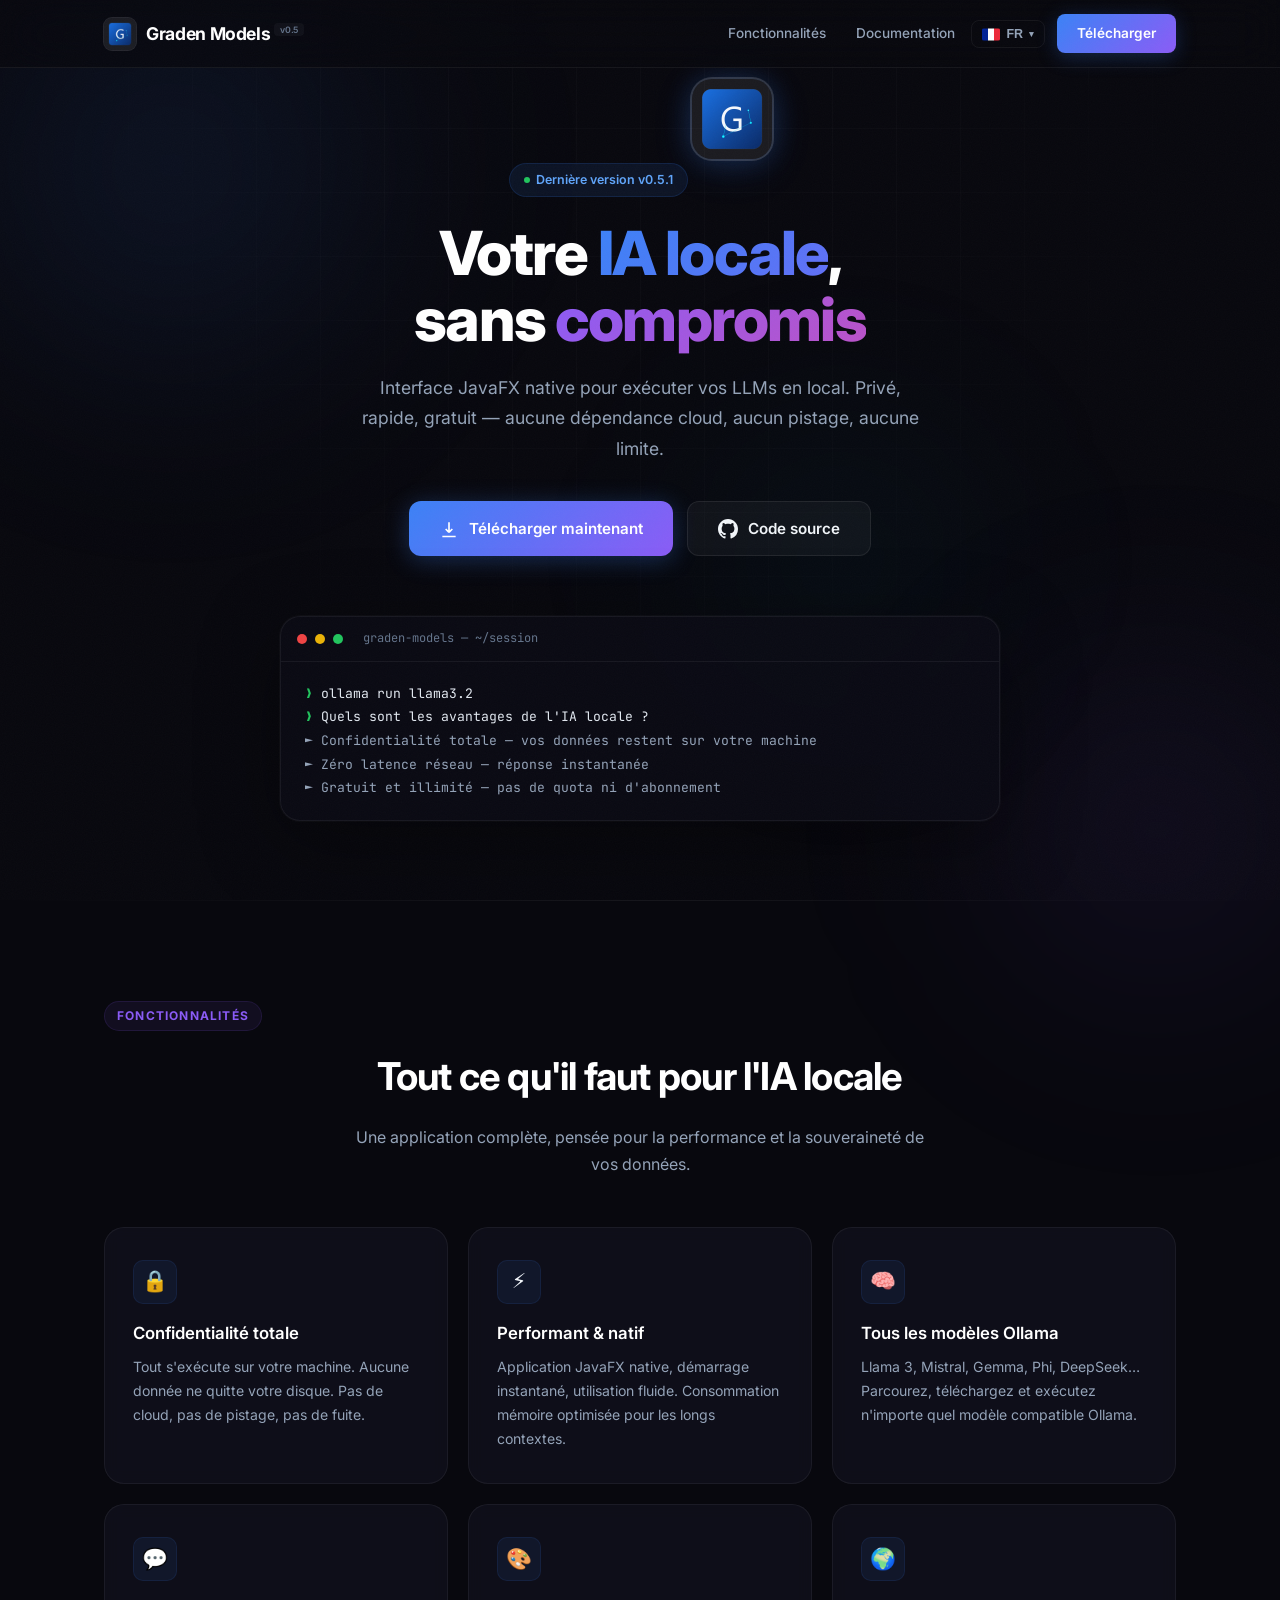
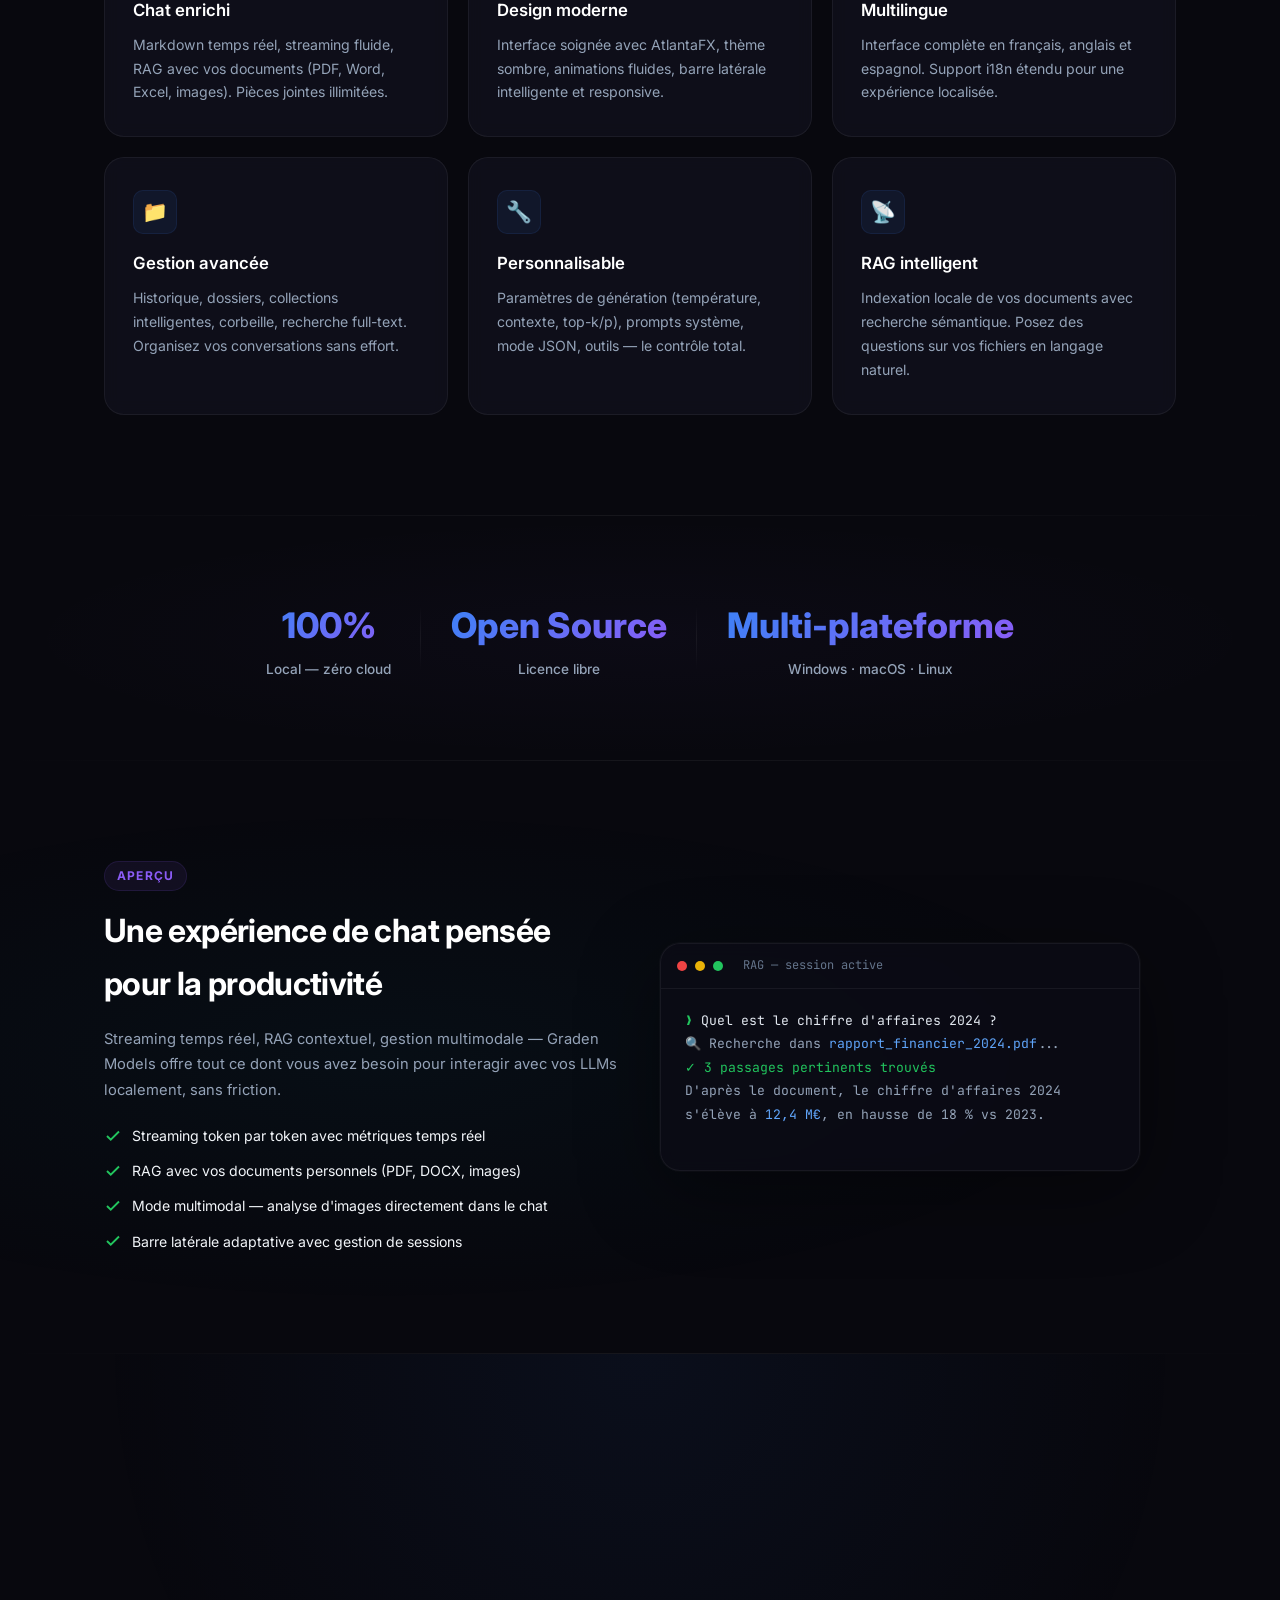
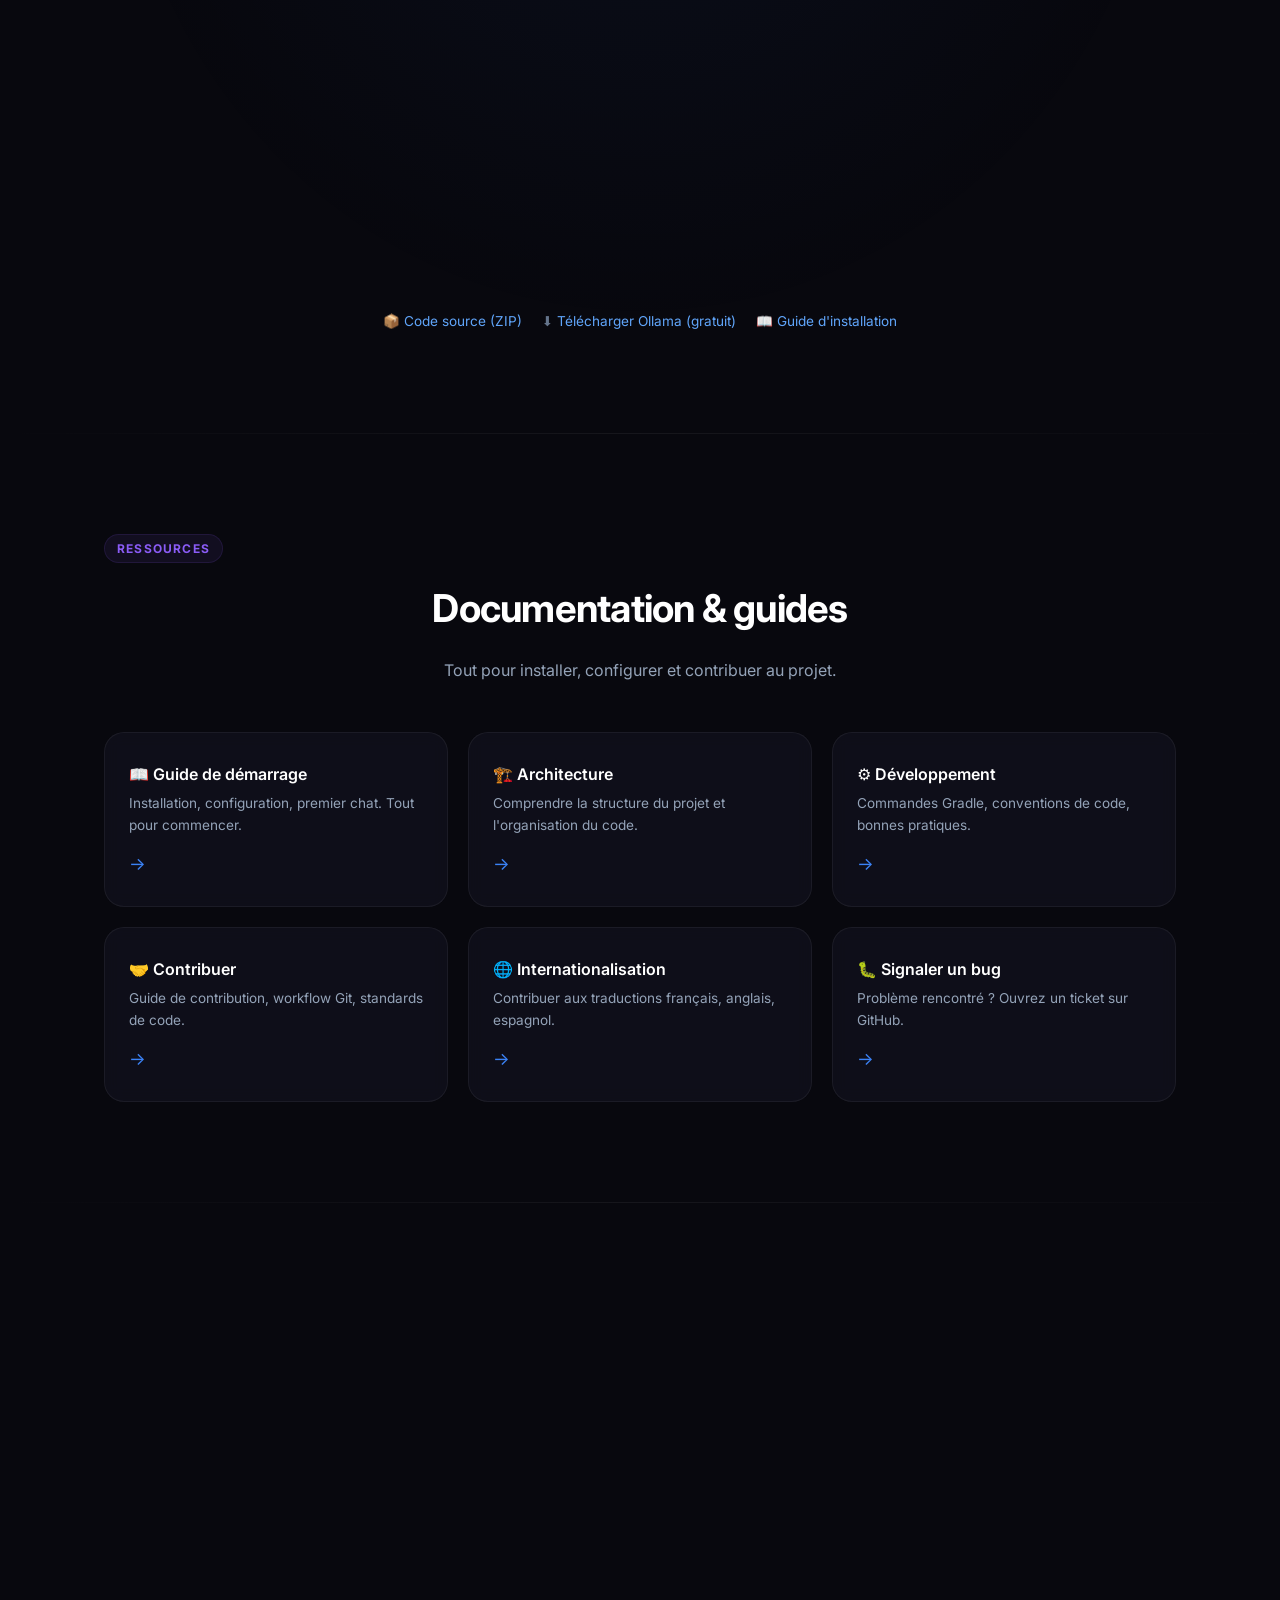
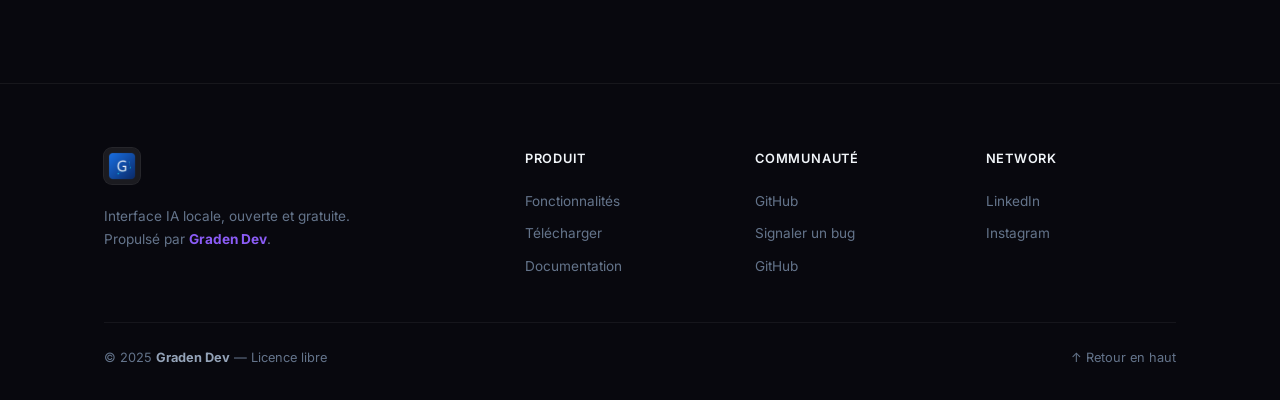
==== commit 82a1fab1: "fix: sync discussions i18n key text with label" ====
--- a/docs/index.html
+++ b/docs/index.html
@@ -908,7 +908,7 @@
 
 <script>
 (function(){
-var en={"site.title":"Graden Models – Professional Local AI","nav.features":"Features","nav.docs":"Documentation","nav.download":"Download","hero.badge":"Latest release v0.5.1","hero.title":"Your <span class=\"gradient-text\">local AI</span>,<br/>no <span class=\"gradient-text-alt\">compromises</span>","hero.subtitle":"Native JavaFX interface to run your LLMs locally. Private, fast, free — no cloud dependencies, no tracking, no limits.","hero.downloadBtn":"Download now","hero.sourceBtn":"Source code","features.label":"Features","features.title":"Everything you need for local AI","features.desc":"A complete application designed for performance and data sovereignty.","feat1.title":"Total privacy","feat1.desc":"Everything runs on your machine. Your data never leaves your disk. No cloud, no tracking, no leaks.","feat2.title":"Fast & native","feat2.desc":"Native JavaFX app, instant startup, smooth usage. Optimized memory for long contexts.","feat3.title":"All Ollama models","feat3.desc":"Llama 3, Mistral, Gemma, Phi, DeepSeek. Browse, download and run any Ollama-compatible model.","feat4.title":"Rich chat","feat4.desc":"Real-time Markdown, smooth streaming, RAG with your documents (PDF, Word, Excel, images). Unlimited attachments.","feat5.title":"Modern design","feat5.desc":"Polished AtlantaFX interface, dark theme, smooth animations, smart responsive sidebar.","feat6.title":"Multilingual","feat6.desc":"Complete interface in French, English and Spanish. Full i18n support for a localized experience.","feat7.title":"Advanced management","feat7.desc":"History, folders, smart collections, trash, full-text search. Organize conversations effortlessly.","feat8.title":"Customizable","feat8.desc":"Generation parameters (temperature, context, top-k/p), system prompts, JSON mode, tools — full control.","feat9.title":"Smart RAG","feat9.desc":"Local document indexing with semantic search. Ask questions about your files in natural language.","stat1":"Local — zero cloud","stat2.title":"Open Source","stat2.sub":"Free license","stat3.title":"Cross-platform","stat3.sub":"Windows · macOS · Linux","showcase.label":"Overview","showcase.title":"A chat experience built for productivity","showcase.desc":"Real-time streaming, contextual RAG, multimodal support — Graden Models gives you everything to interact with your LLMs locally, friction-free.","showcase.l1":"Token-by-token streaming with real-time metrics","showcase.l2":"RAG with your personal documents (PDF, DOCX, images)","showcase.l3":"Multimodal mode — image analysis directly in chat","showcase.l4":"Adaptive sidebar with session management","download.label":"Download","download.title":"Ready to go local?","download.subtitle":"Graden Models is cross-platform. One JAR for all systems. No complex setup.","download.win.title":"Windows","download.win":"Portable JAR + .bat script","download.mac.title":"macOS","download.mac":"Portable JAR + .sh script","download.linux.title":"Linux","download.linux":"Portable JAR + .sh script","download.source":"Source code (ZIP)","download.ollama":"Download Ollama (free)","download.guide":"Installation guide","docs.label":"Resources","docs.title":"Documentation & guides","docs.desc":"Everything to install, configure and contribute to the project.","doc1.title":"📖 Getting started","doc1.desc":"Installation, setup, first chat. Everything to begin.","doc2.title":"🏗️ Architecture","doc2.desc":"Understand the project structure and code organization.","doc3.title":"⚙️ Development","doc3.desc":"Gradle commands, coding conventions, best practices.","doc4.title":"🤝 Contributing","doc4.desc":"Contribution guide, Git workflow, code standards.","doc5.title":"🌐 Internationalization","doc5.desc":"Contribute translations in French, English, Spanish.","doc6.title":"🐛 Report a bug","doc6.desc":"Found an issue? Open a ticket on GitHub.","cta.title":"Join the Graden community","cta.desc":"Free, open, libre. Graden Models is a community project. Contribute, suggest, improve.","cta.btn":"View on GitHub","footer.tagline":"Open, free local AI interface. Powered by","footer.product":"Product","footer.community":"Community","footer.bug":"Report a bug","footer.discussions":"Issues","footer.license":"Open source license","footer.top":"↑ Back to top","nav.features":"Features","nav.docs":"Documentation","nav.download":"Download"};
+var en={"site.title":"Graden Models – Professional Local AI","nav.features":"Features","nav.docs":"Documentation","nav.download":"Download","hero.badge":"Latest release v0.5.1","hero.title":"Your <span class=\"gradient-text\">local AI</span>,<br/>no <span class=\"gradient-text-alt\">compromises</span>","hero.subtitle":"Native JavaFX interface to run your LLMs locally. Private, fast, free — no cloud dependencies, no tracking, no limits.","hero.downloadBtn":"Download now","hero.sourceBtn":"Source code","features.label":"Features","features.title":"Everything you need for local AI","features.desc":"A complete application designed for performance and data sovereignty.","feat1.title":"Total privacy","feat1.desc":"Everything runs on your machine. Your data never leaves your disk. No cloud, no tracking, no leaks.","feat2.title":"Fast & native","feat2.desc":"Native JavaFX app, instant startup, smooth usage. Optimized memory for long contexts.","feat3.title":"All Ollama models","feat3.desc":"Llama 3, Mistral, Gemma, Phi, DeepSeek. Browse, download and run any Ollama-compatible model.","feat4.title":"Rich chat","feat4.desc":"Real-time Markdown, smooth streaming, RAG with your documents (PDF, Word, Excel, images). Unlimited attachments.","feat5.title":"Modern design","feat5.desc":"Polished AtlantaFX interface, dark theme, smooth animations, smart responsive sidebar.","feat6.title":"Multilingual","feat6.desc":"Complete interface in French, English and Spanish. Full i18n support for a localized experience.","feat7.title":"Advanced management","feat7.desc":"History, folders, smart collections, trash, full-text search. Organize conversations effortlessly.","feat8.title":"Customizable","feat8.desc":"Generation parameters (temperature, context, top-k/p), system prompts, JSON mode, tools — full control.","feat9.title":"Smart RAG","feat9.desc":"Local document indexing with semantic search. Ask questions about your files in natural language.","stat1":"Local — zero cloud","stat2.title":"Open Source","stat2.sub":"Free license","stat3.title":"Cross-platform","stat3.sub":"Windows · macOS · Linux","showcase.label":"Overview","showcase.title":"A chat experience built for productivity","showcase.desc":"Real-time streaming, contextual RAG, multimodal support — Graden Models gives you everything to interact with your LLMs locally, friction-free.","showcase.l1":"Token-by-token streaming with real-time metrics","showcase.l2":"RAG with your personal documents (PDF, DOCX, images)","showcase.l3":"Multimodal mode — image analysis directly in chat","showcase.l4":"Adaptive sidebar with session management","download.label":"Download","download.title":"Ready to go local?","download.subtitle":"Graden Models is cross-platform. One JAR for all systems. No complex setup.","download.win.title":"Windows","download.win":"Portable JAR + .bat script","download.mac.title":"macOS","download.mac":"Portable JAR + .sh script","download.linux.title":"Linux","download.linux":"Portable JAR + .sh script","download.source":"Source code (ZIP)","download.ollama":"Download Ollama (free)","download.guide":"Installation guide","docs.label":"Resources","docs.title":"Documentation & guides","docs.desc":"Everything to install, configure and contribute to the project.","doc1.title":"📖 Getting started","doc1.desc":"Installation, setup, first chat. Everything to begin.","doc2.title":"🏗️ Architecture","doc2.desc":"Understand the project structure and code organization.","doc3.title":"⚙️ Development","doc3.desc":"Gradle commands, coding conventions, best practices.","doc4.title":"🤝 Contributing","doc4.desc":"Contribution guide, Git workflow, code standards.","doc5.title":"🌐 Internationalization","doc5.desc":"Contribute translations in French, English, Spanish.","doc6.title":"🐛 Report a bug","doc6.desc":"Found an issue? Open a ticket on GitHub.","cta.title":"Join the Graden community","cta.desc":"Free, open, libre. Graden Models is a community project. Contribute, suggest, improve.","cta.btn":"View on GitHub","footer.tagline":"Open, free local AI interface. Powered by","footer.product":"Product","footer.community":"Community","footer.bug":"Report a bug","footer.discussions":"GitHub","footer.license":"Open source license","footer.top":"↑ Back to top","nav.features":"Features","nav.docs":"Documentation","nav.download":"Download"};
 function sO(){document.querySelectorAll("[data-i18n]").forEach(function(e){if(!e.getAttribute("data-fr"))e.setAttribute("data-fr",e.innerHTML)})}
 function sL(l){
 document.documentElement.lang=l;
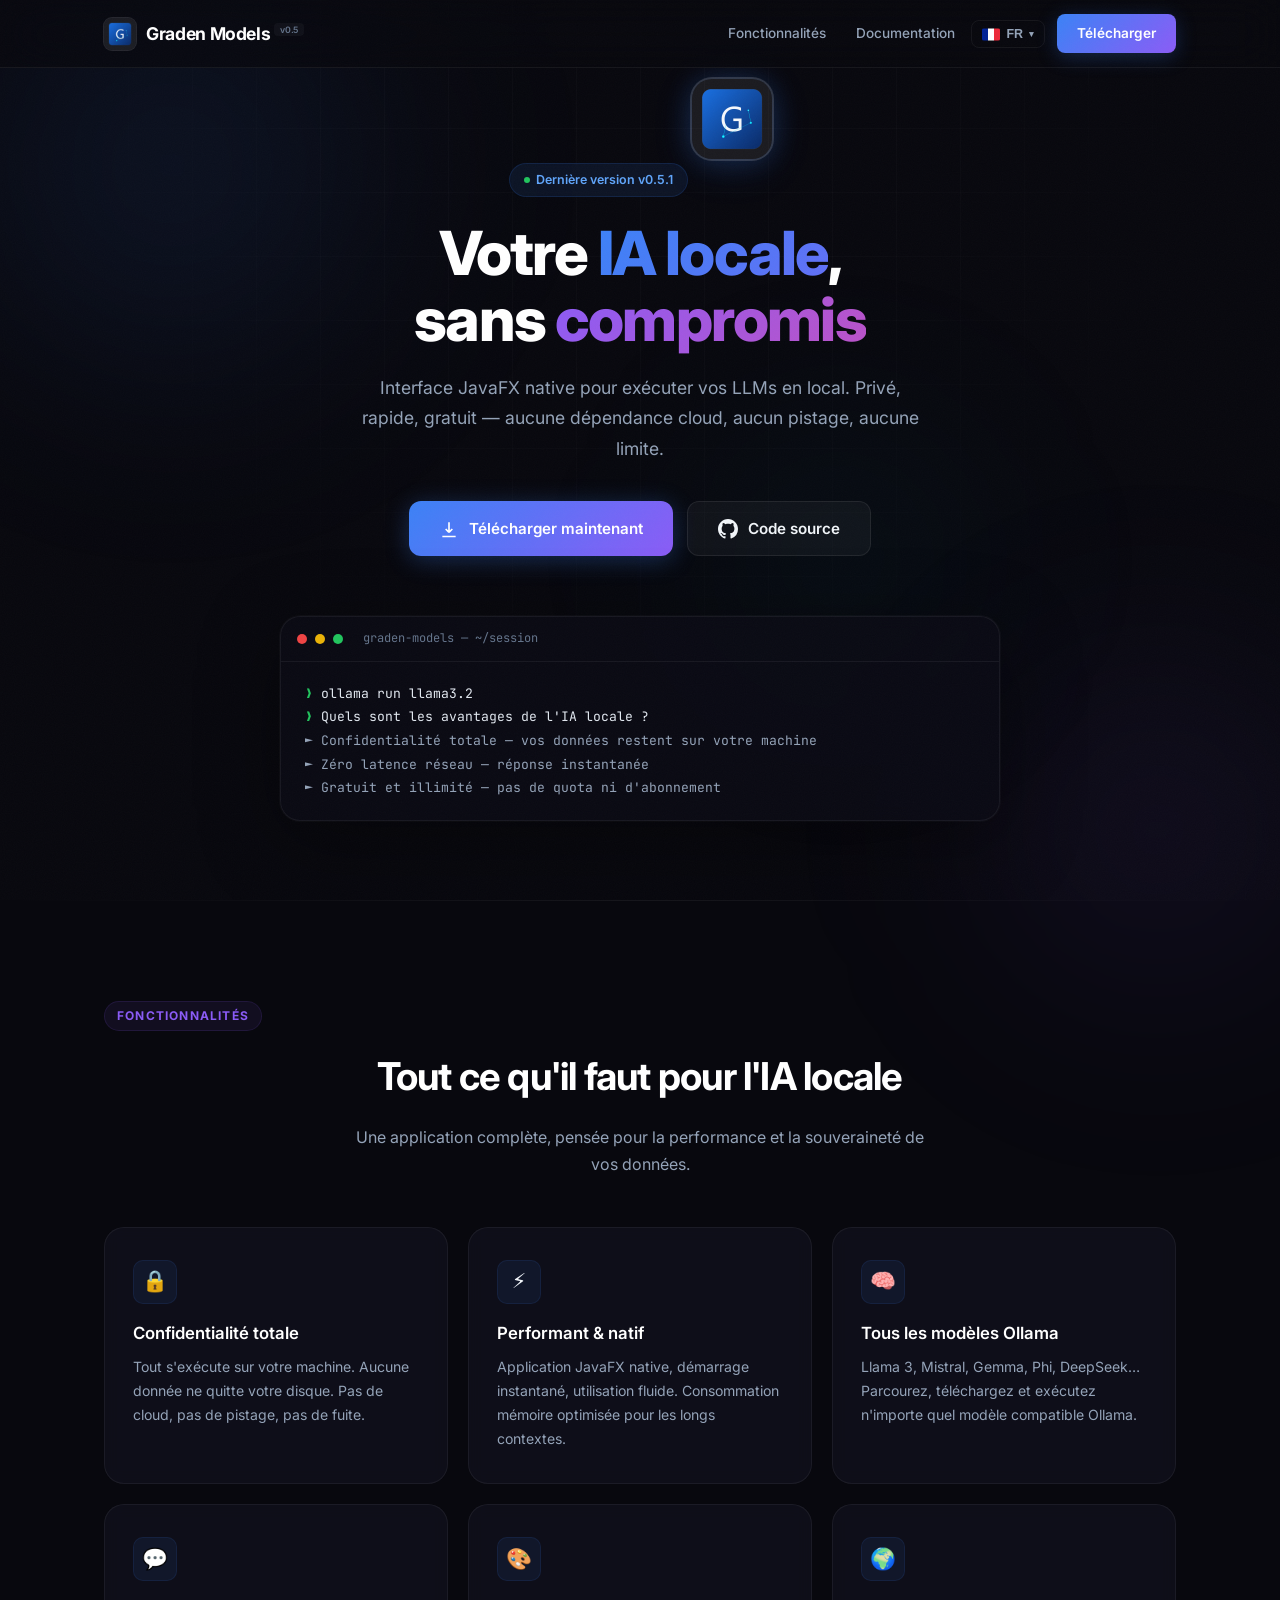
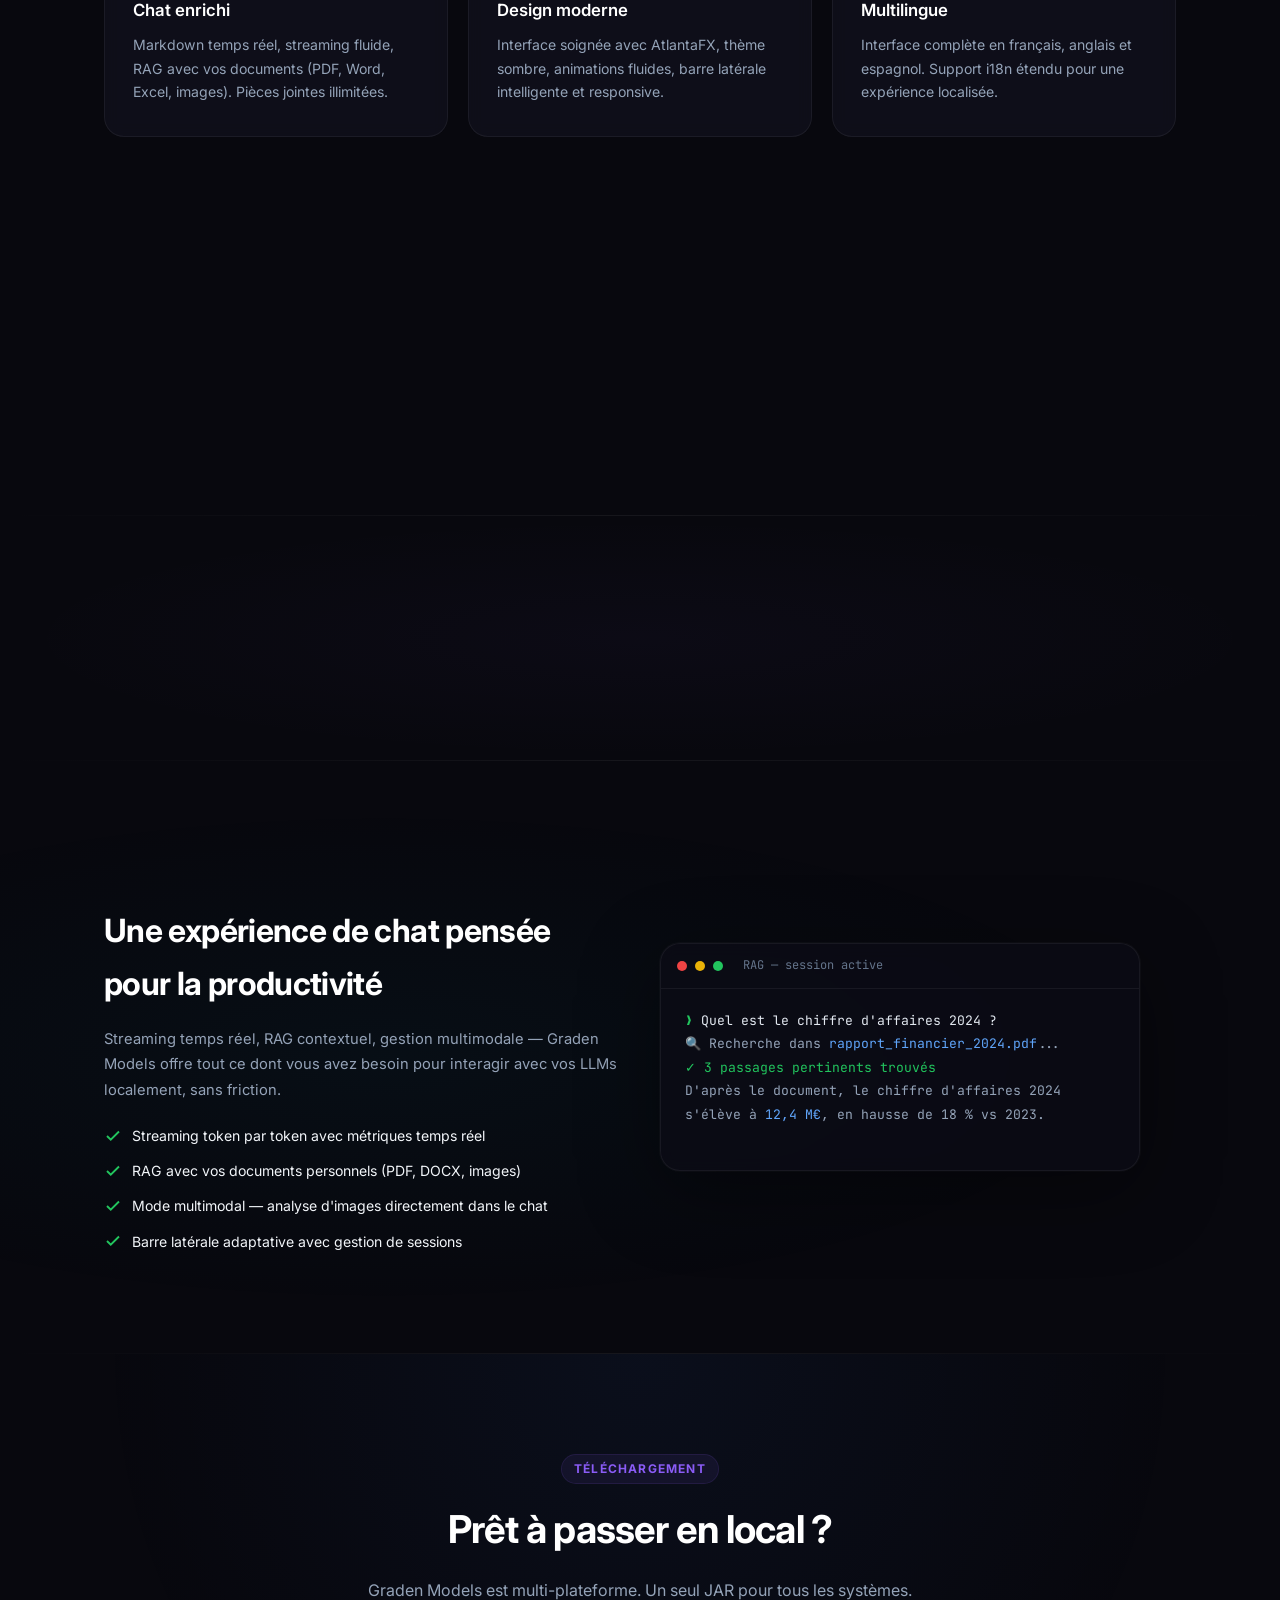
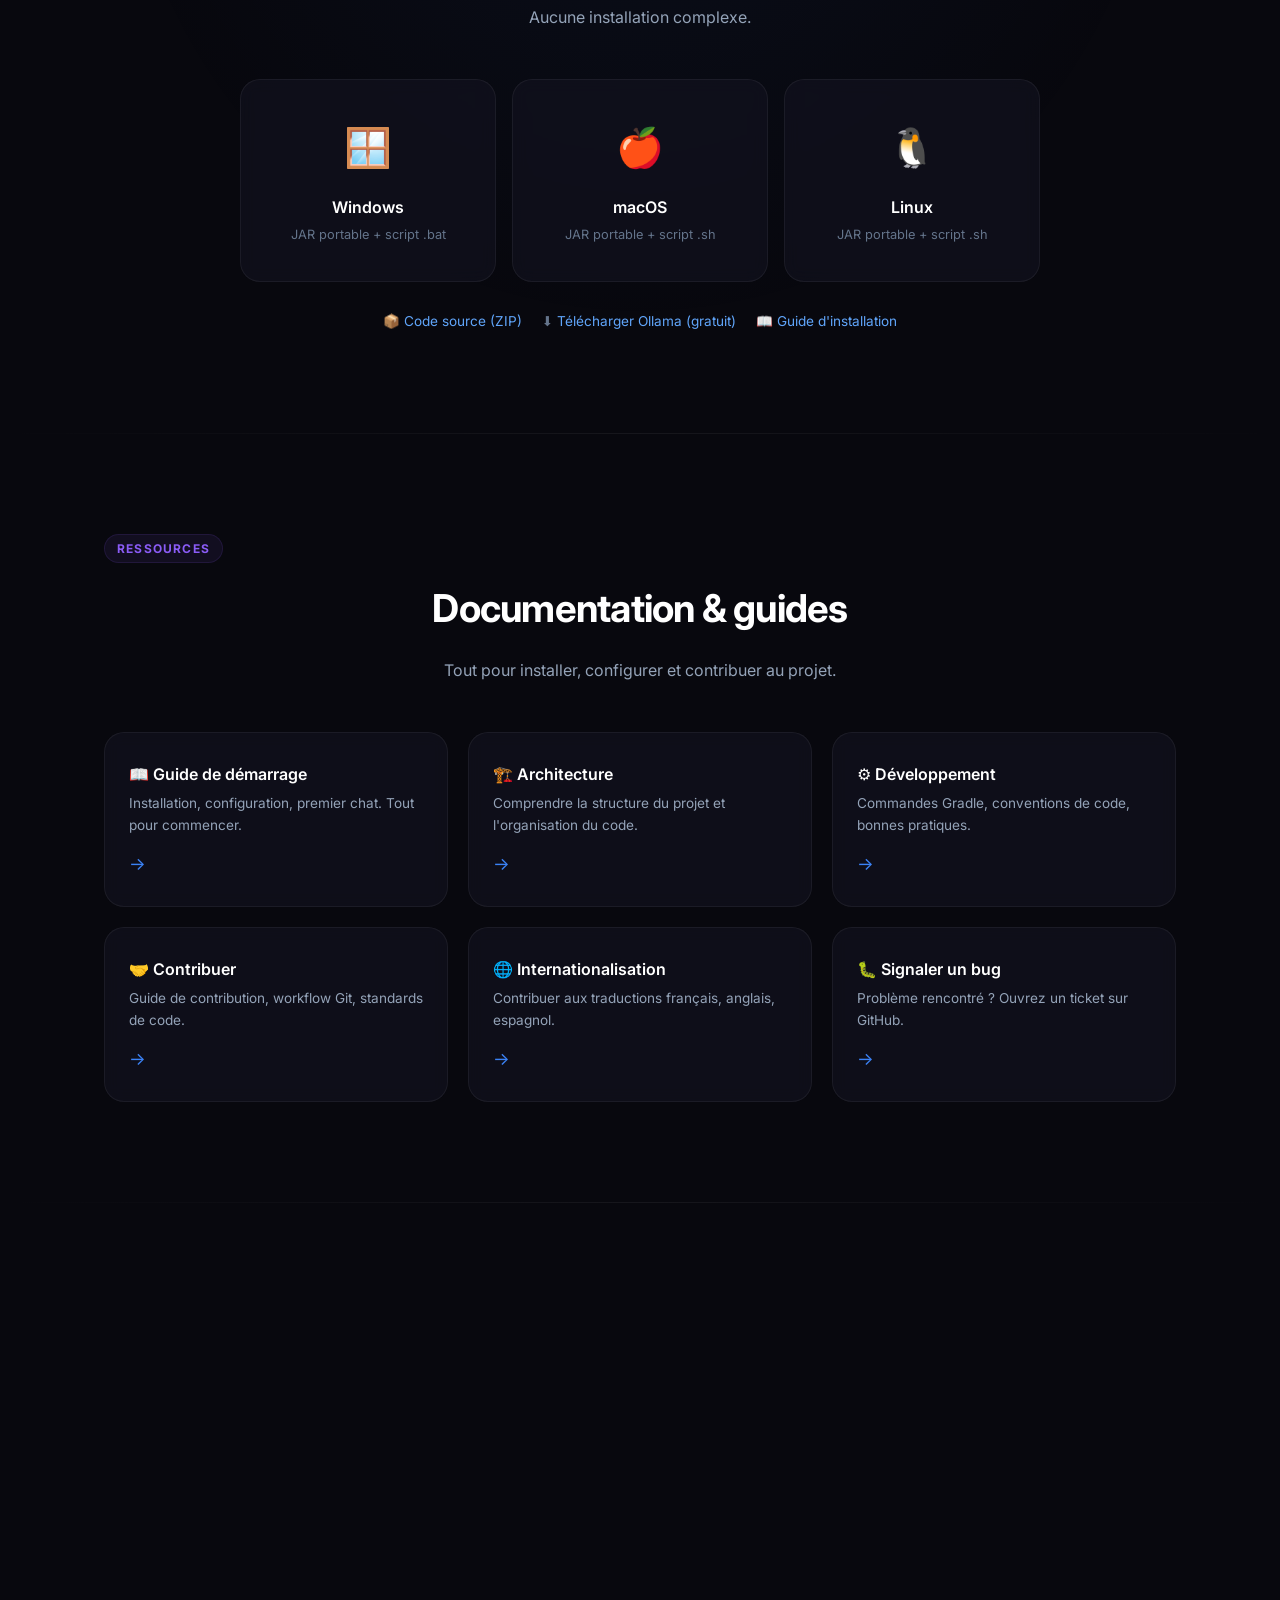
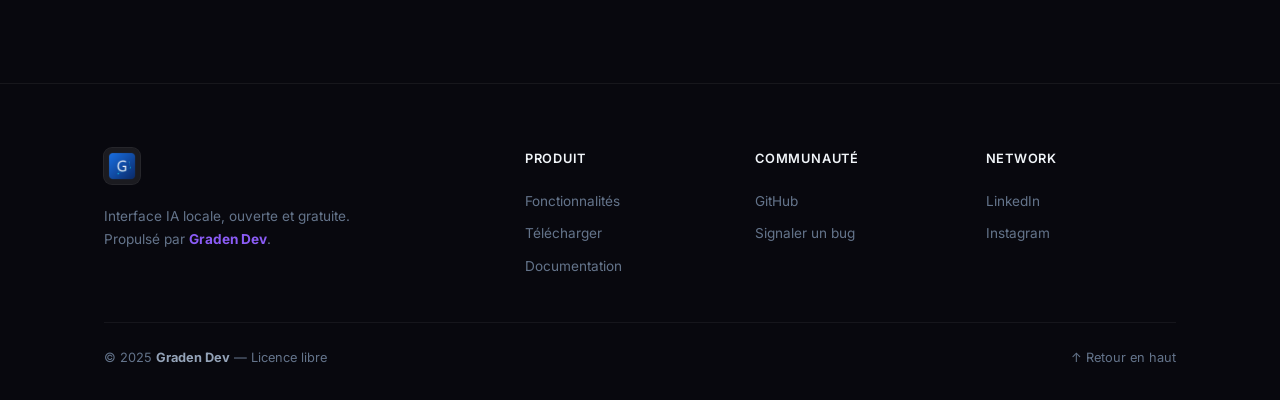
==== commit 317890f8: "fix: remove duplicate GitHub link from community footer" ====
--- a/docs/index.html
+++ b/docs/index.html
@@ -897,7 +897,7 @@
       <p data-i18n="footer.tagline">Interface IA locale, ouverte et gratuite. Propulsé par <strong style="color:var(--purple)">Graden Dev</strong>.</p>
     </div>
     <div class="footer-col"><h4 data-i18n="footer.product">Produit</h4><a href="#features" data-i18n="nav.features">Fonctionnalités</a><a href="#download" data-i18n="nav.download">Télécharger</a><a href="#docs" data-i18n="nav.docs">Documentation</a></div>
-    <div class="footer-col"><h4 data-i18n="footer.community">Communauté</h4><a href="https://github.com/grandelagbanou28-gif/Models_of_ollamaApp" target="_blank">GitHub</a><a href="https://github.com/grandelagbanou28-gif/Models_of_ollamaApp/issues" target="_blank" data-i18n="footer.bug">Signaler un bug</a><a href="https://github.com/grandelagbanou28-gif/Models_of_ollamaApp" target="_blank" data-i18n="footer.discussions">GitHub</a></div>
+    <div class="footer-col"><h4 data-i18n="footer.community">Communauté</h4><a href="https://github.com/grandelagbanou28-gif/Models_of_ollamaApp" target="_blank">GitHub</a><a href="https://github.com/grandelagbanou28-gif/Models_of_ollamaApp/issues" target="_blank" data-i18n="footer.bug">Signaler un bug</a></div>
     <div class="footer-col"><h4>Network</h4><a href="https://www.linkedin.com/in/grandel-agbanou-018b973a3" target="_blank">LinkedIn</a><a href="https://www.instagram.com/grandel.2801" target="_blank">Instagram</a></div>
   </div>
   <div class="footer-bottom">
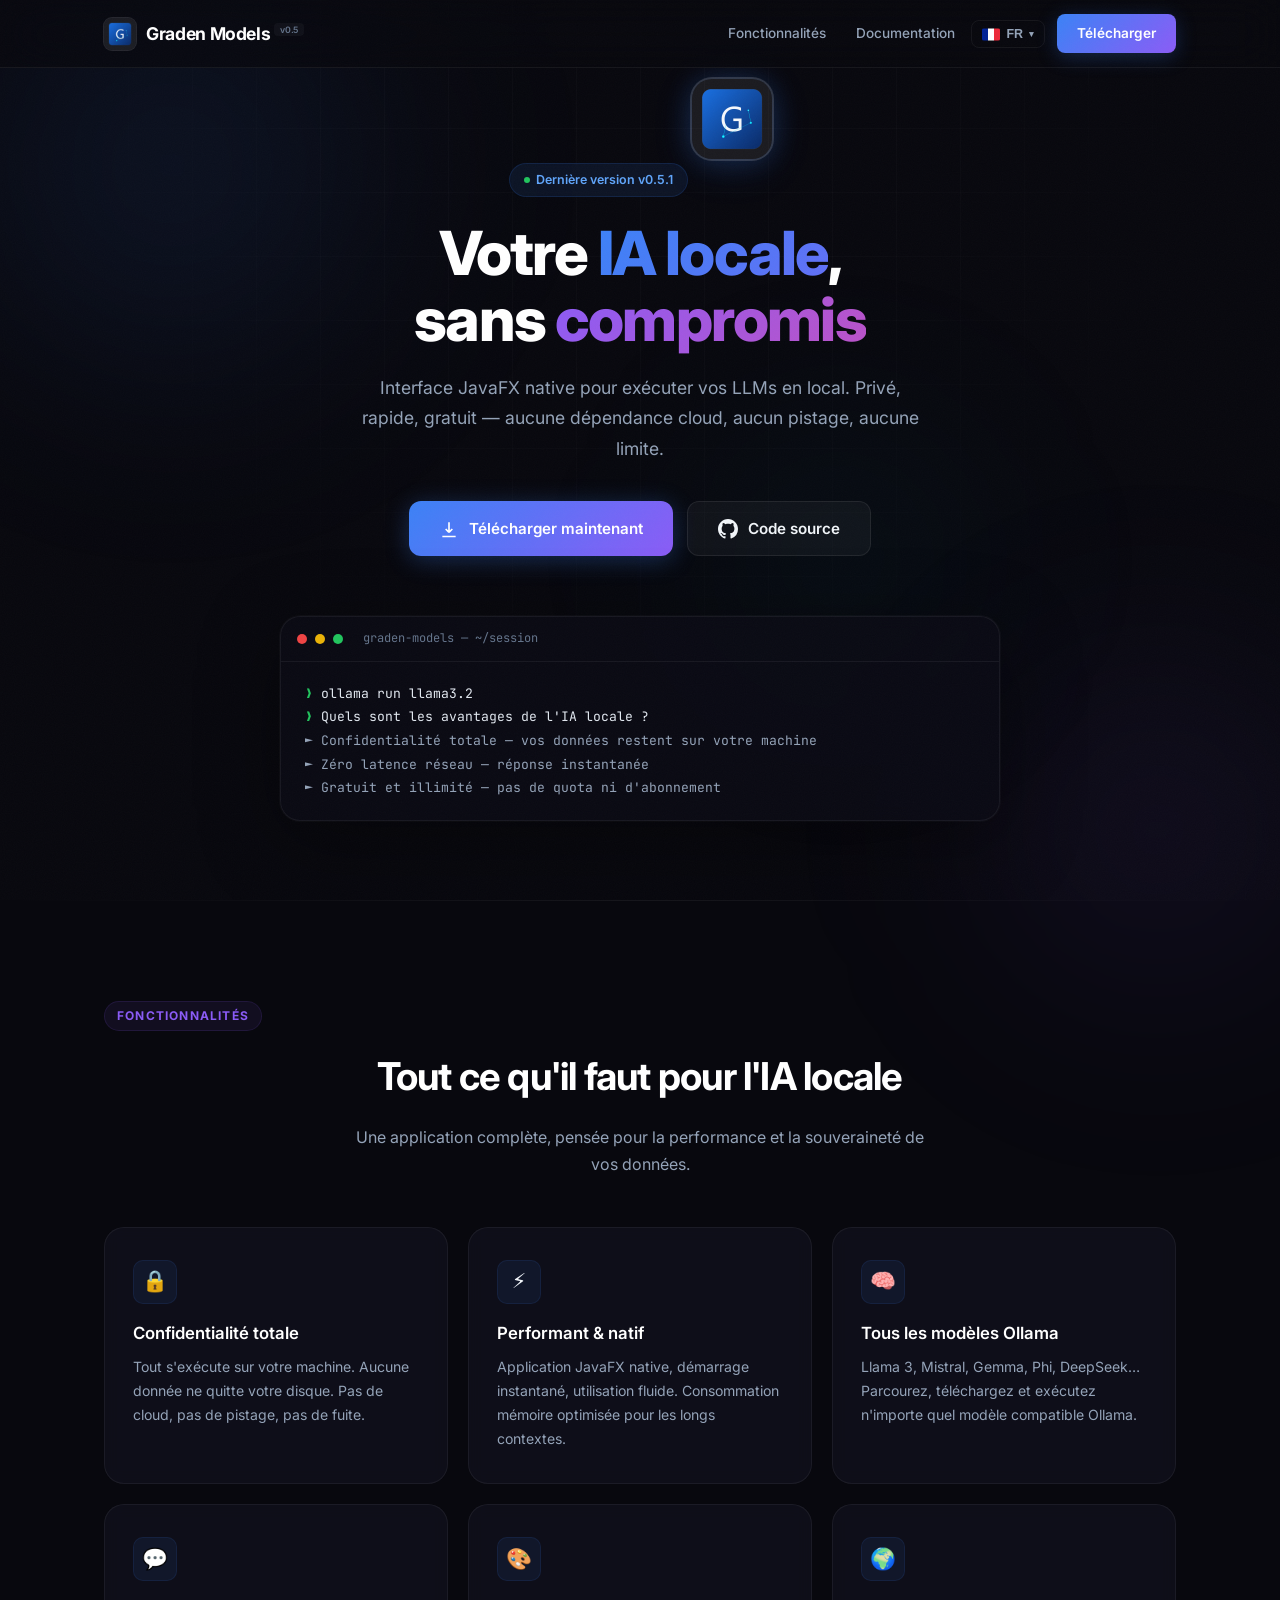
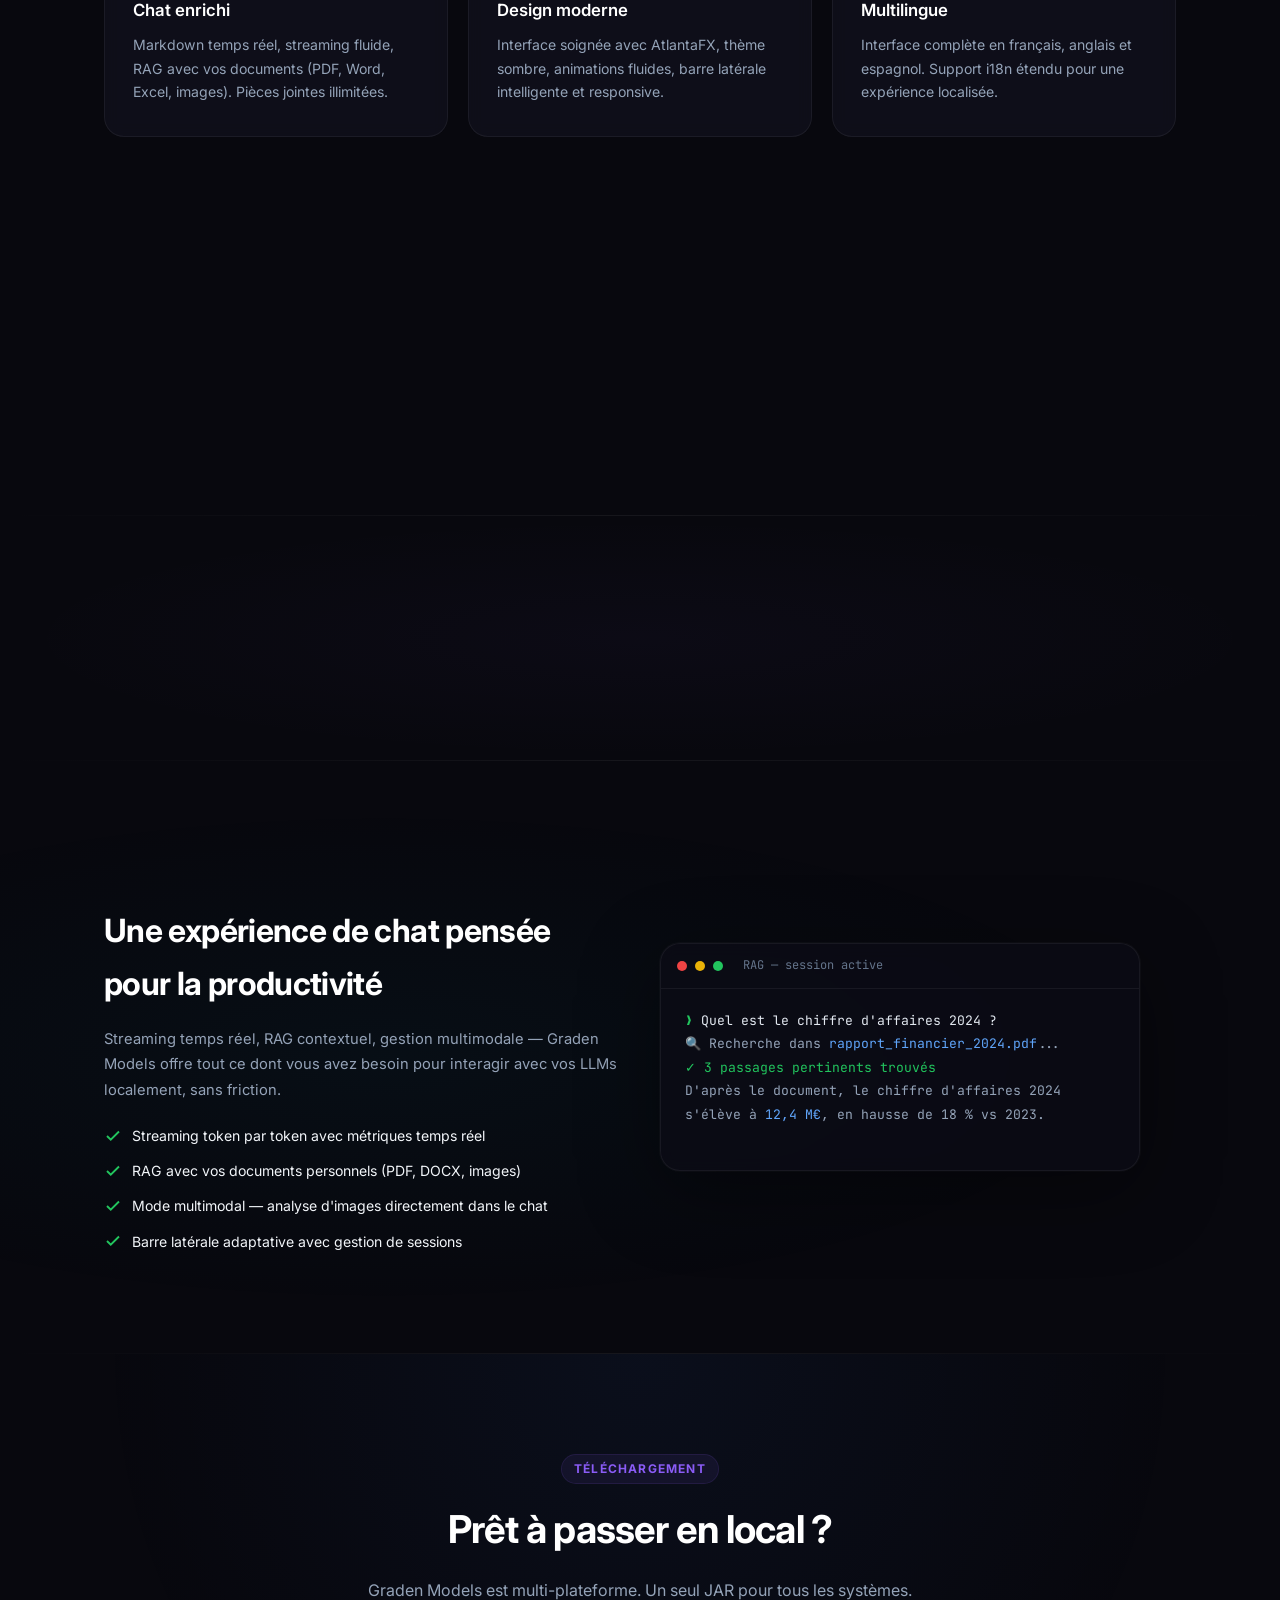
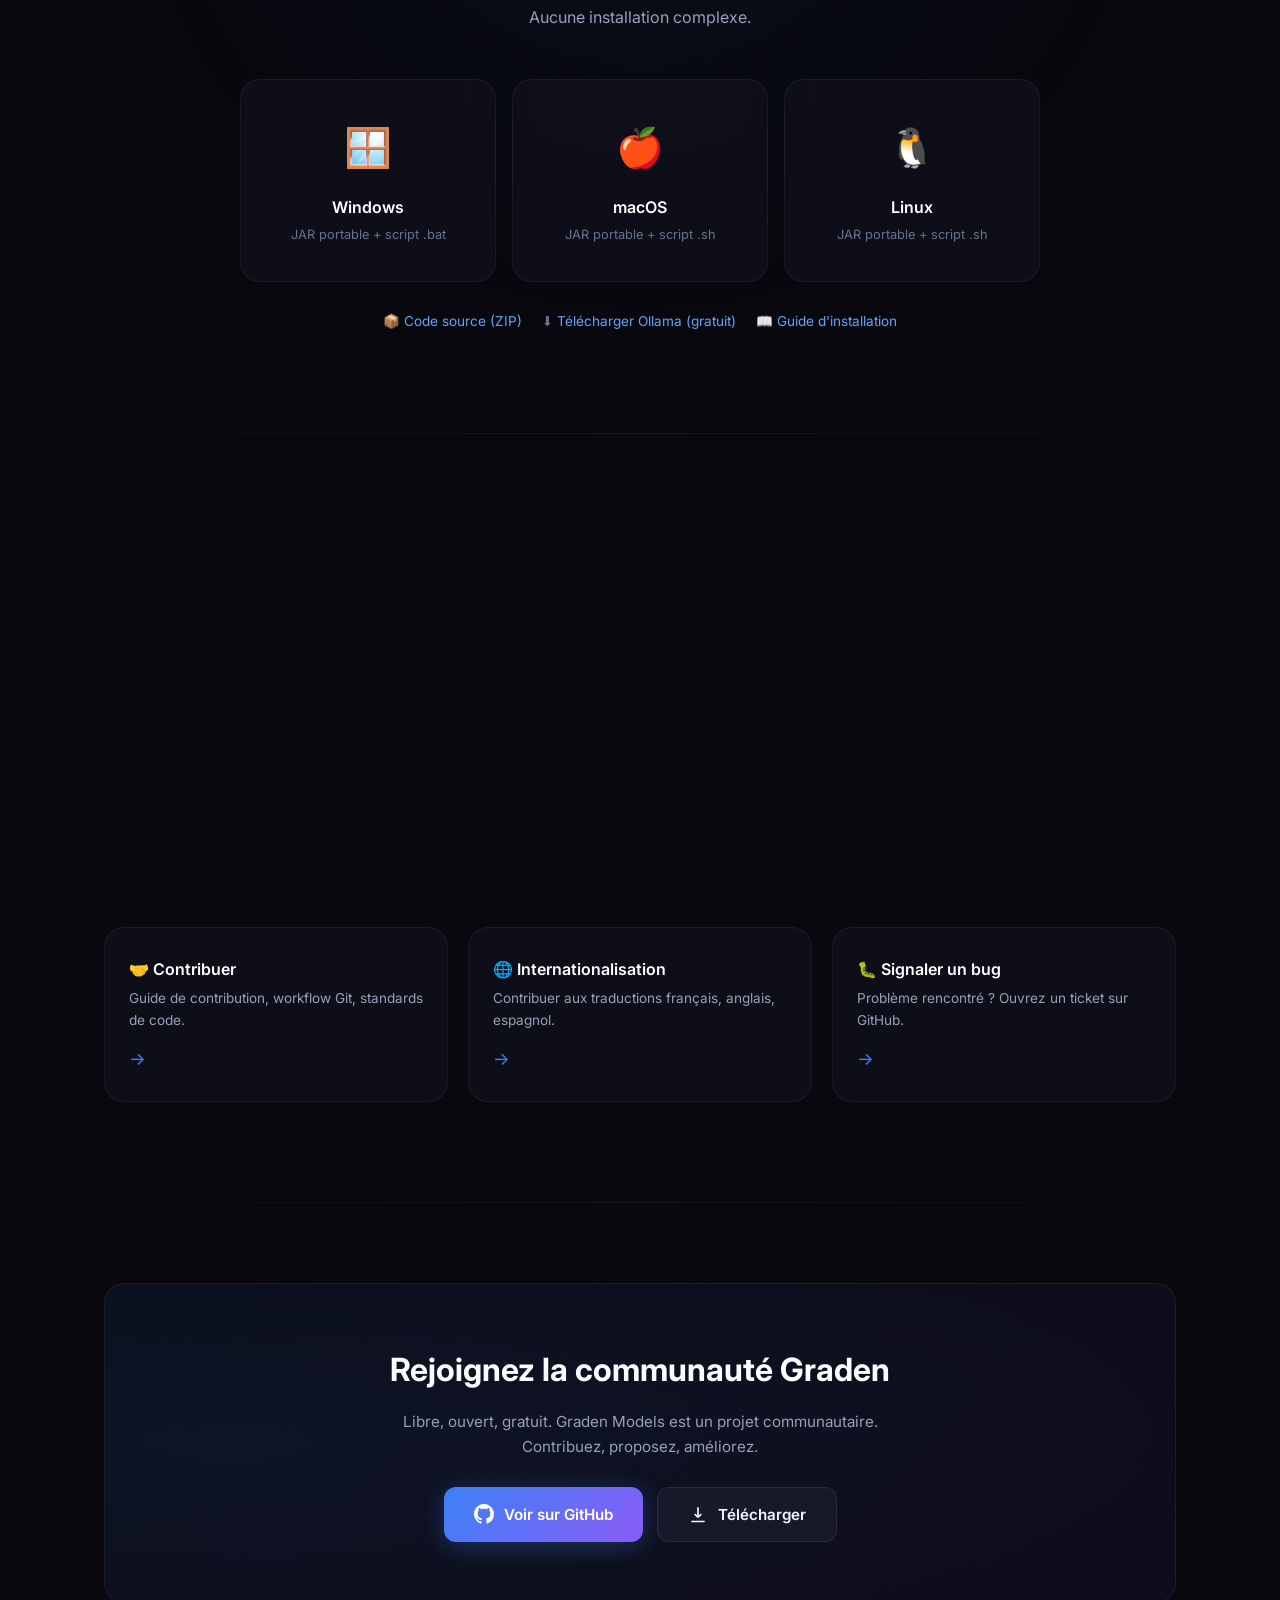
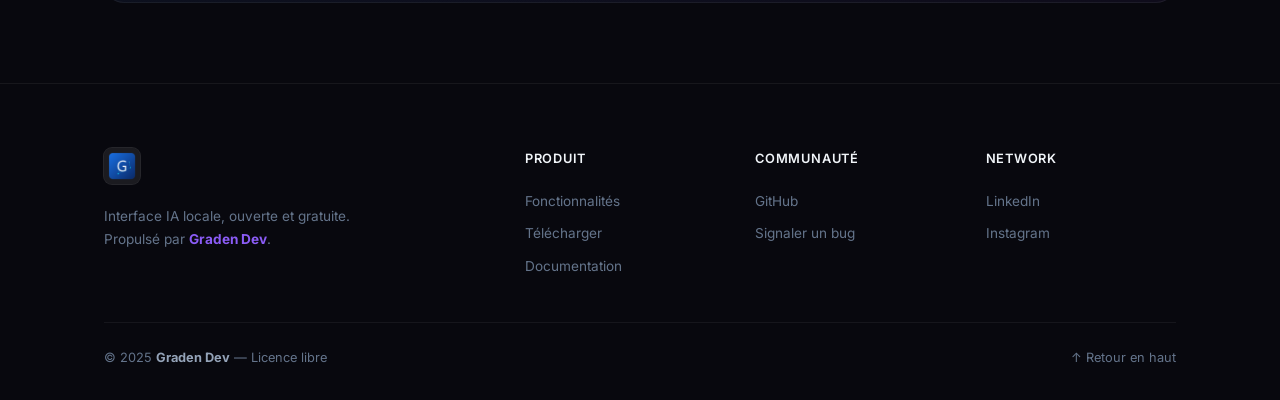
==== commit 852fe83c: "feat: add close (X) button in mobile hamburger menu" ====
--- a/docs/index.html
+++ b/docs/index.html
@@ -208,6 +208,15 @@
 .mobile-nav.open a:nth-child(3){transition-delay:.15s}
 .mobile-nav.open a:nth-child(4){transition-delay:.2s}
 .mobile-nav a:hover{color:#fff;background:rgba(255,255,255,.05)}
+.mobile-nav-close{
+  position:absolute;top:14px;right:14px;width:40px;height:40px;
+  display:flex;align-items:center;justify-content:center;
+  background:rgba(255,255,255,.04);border:1px solid var(--glass-border);
+  border-radius:10px;cursor:pointer;color:var(--text-secondary);
+  transition:var(--transition);-webkit-tap-highlight-color:transparent;
+  z-index:1;
+}
+.mobile-nav-close:hover{background:rgba(255,255,255,.08);color:#fff}
 .mobile-nav .header-cta{margin-top:8px;width:80%;text-align:center;padding:16px 32px!important;font-size:1.15rem!important}
 .mobile-lang{width:80%;text-align:center;margin-top:4px}
 .mobile-lang-btn{
@@ -717,6 +726,9 @@
 </div></header>
 
 <div class="mobile-nav" id="mobileNav">
+  <button class="mobile-nav-close" onclick="closeMobileNav()" aria-label="Close menu">
+    <svg width="22" height="22" viewBox="0 0 24 24" fill="none" stroke="currentColor" stroke-width="2" stroke-linecap="round"><line x1="18" y1="6" x2="6" y2="18"/><line x1="6" y1="6" x2="18" y2="18"/></svg>
+  </button>
   <a href="#features" data-i18n="nav.features" onclick="closeMobileNav()">Fonctionnalités</a>
   <a href="#docs" data-i18n="nav.docs" onclick="closeMobileNav()">Documentation</a>
   <div class="mobile-lang">
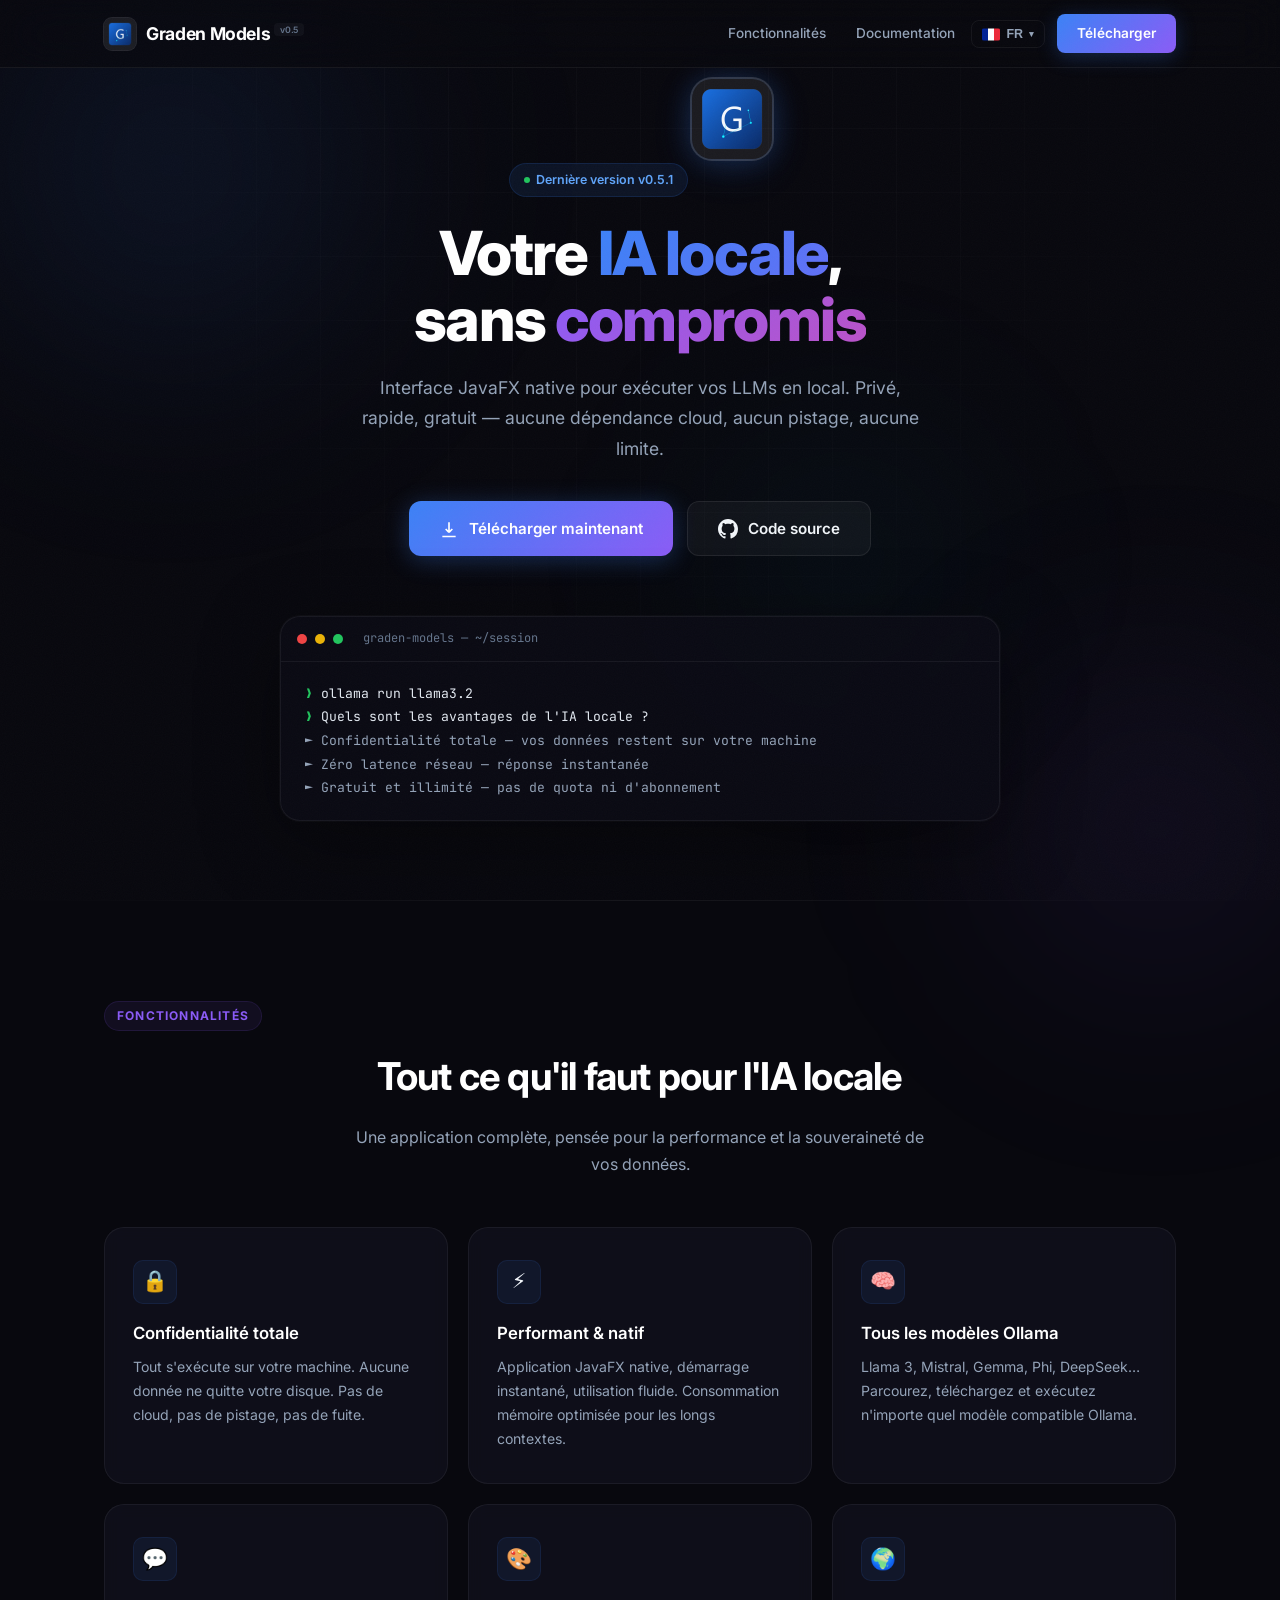
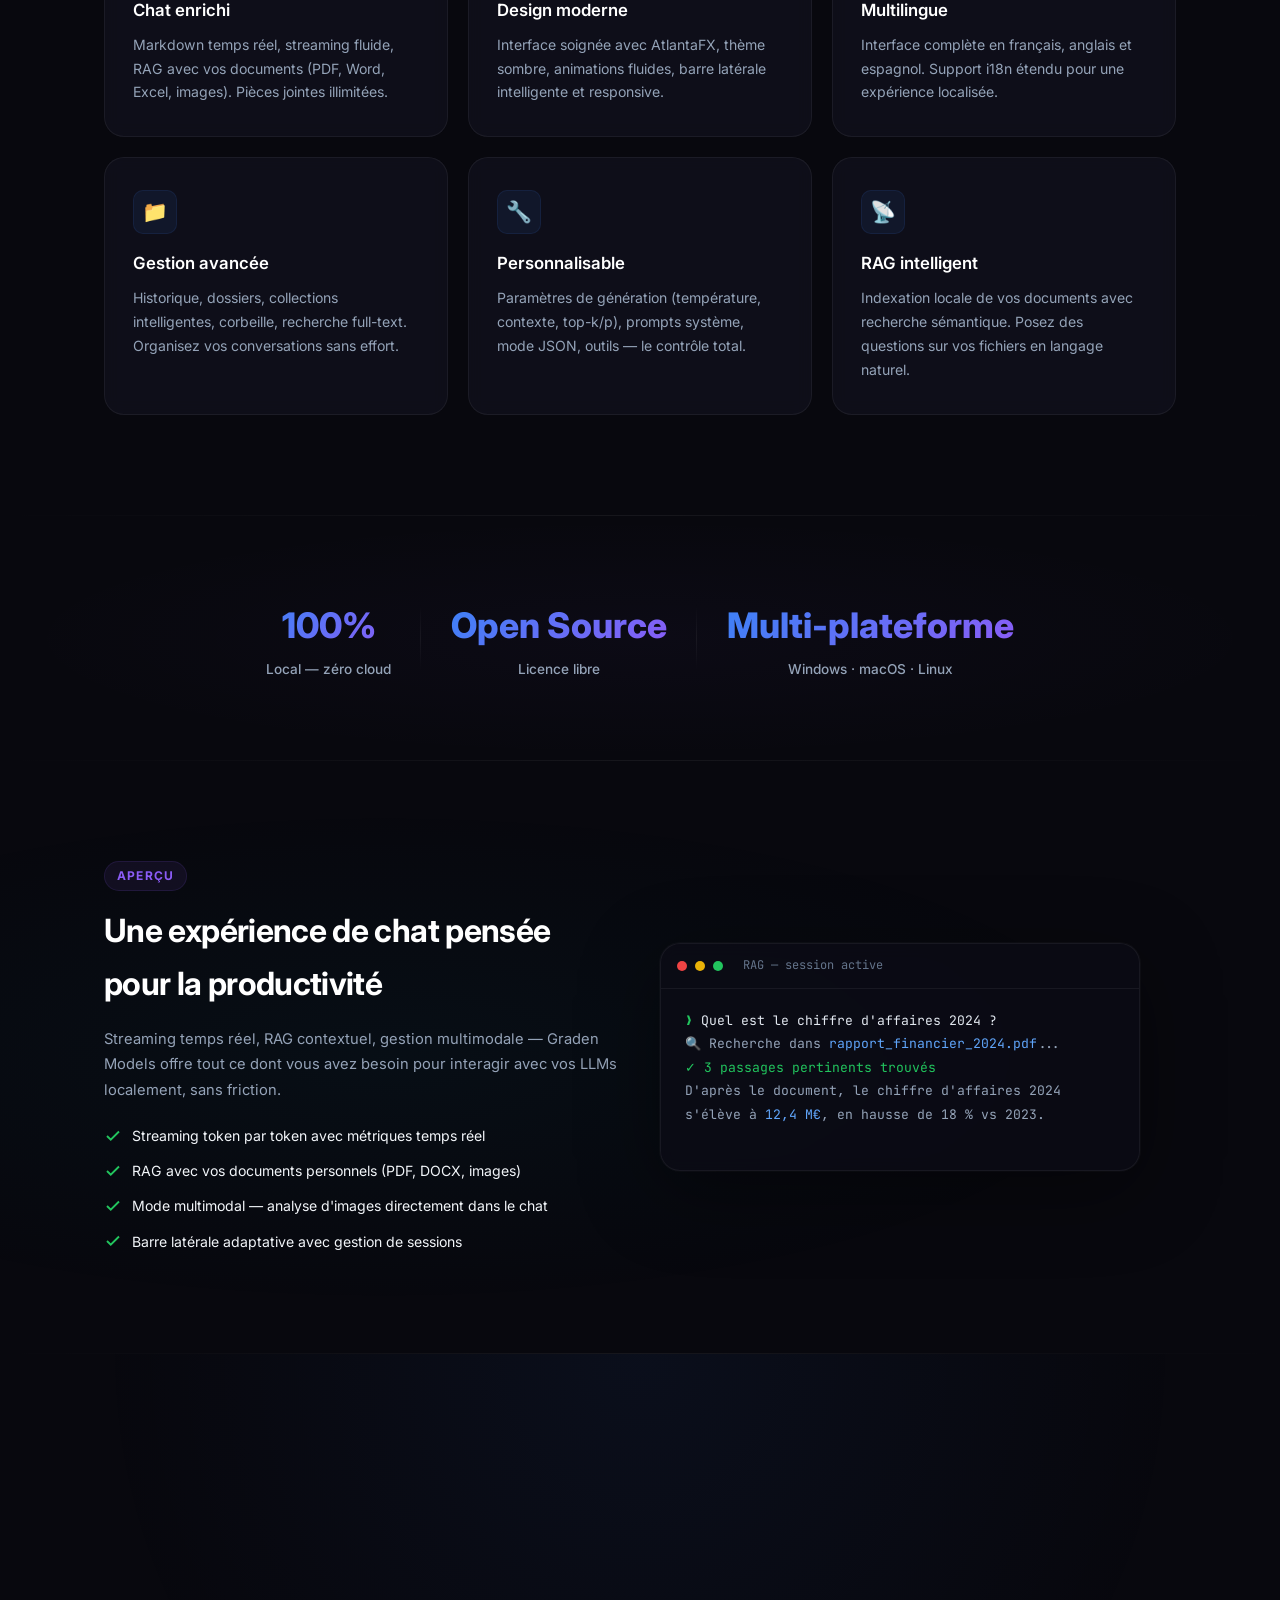
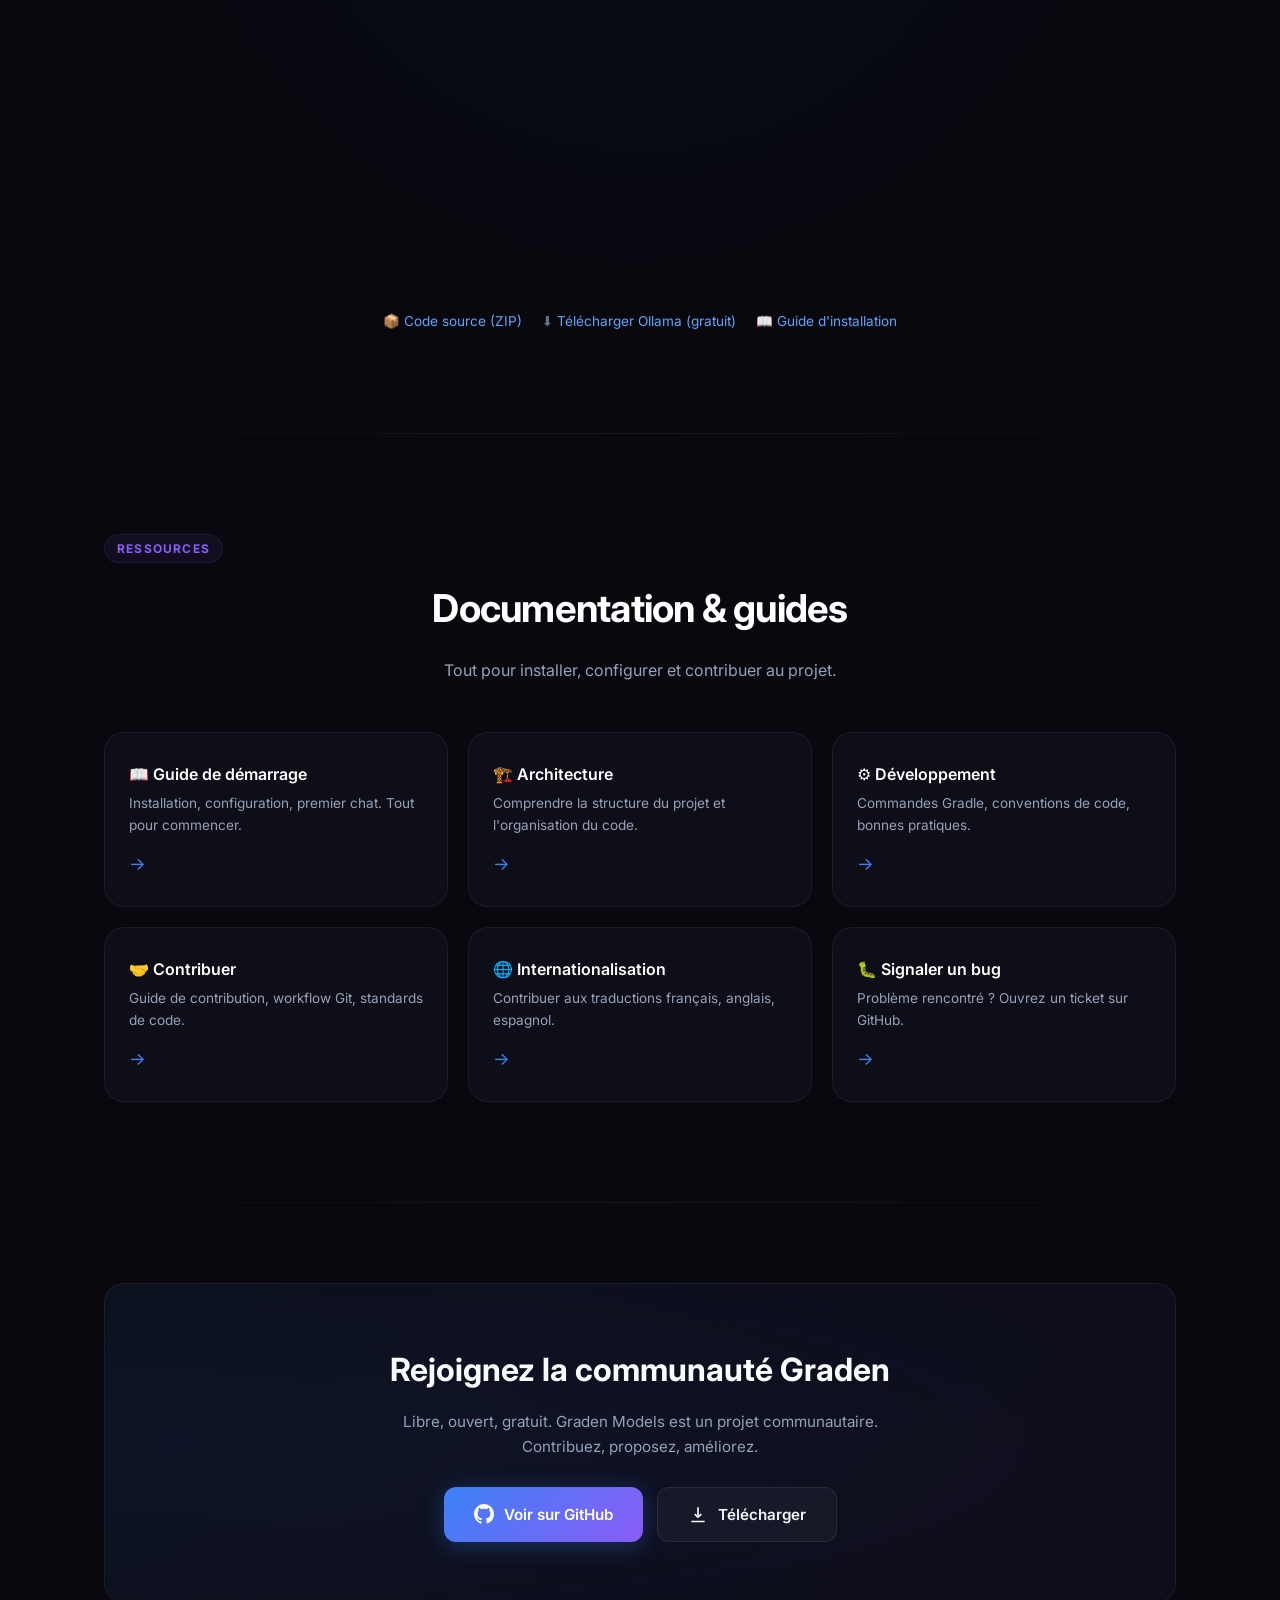
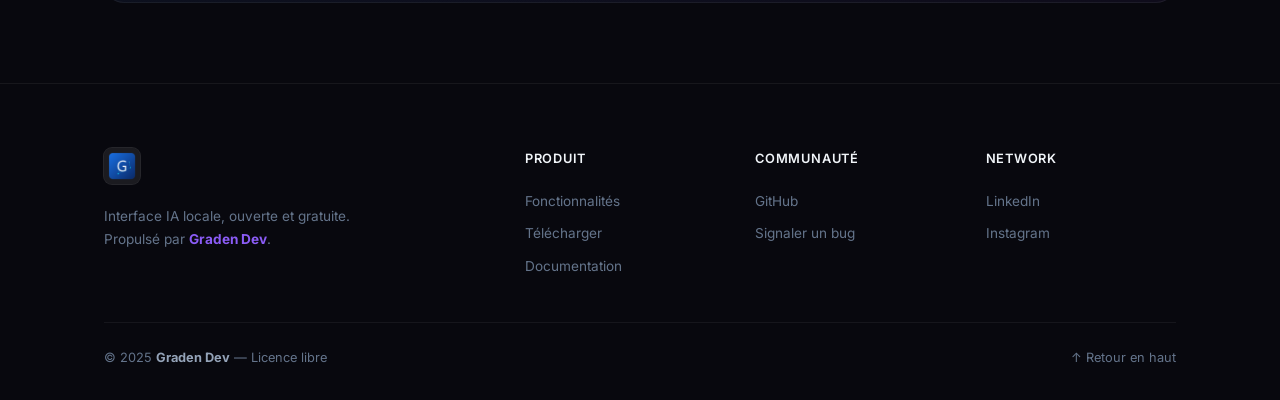
==== commit 18c1267a: "fix: replace Apple emoji with real macOS SVG logo in download cards" ====
--- a/docs/index.html
+++ b/docs/index.html
@@ -853,7 +853,7 @@
       <div class="sub" data-i18n="download.win">JAR portable + script .bat</div>
     </a>
     <a href="https://github.com/grandelagbanou28-gif/Models_of_ollamaApp/archive/refs/heads/master.zip" class="download-card" target="_blank">
-      <div class="os-icon">🍎</div>
+      <div class="os-icon"><svg width="32" height="32" viewBox="0 0 24 24" fill="currentColor"><path d="M18.71 19.5c-.83 1.24-1.71 2.45-3.05 2.47-1.34.03-1.77-.79-3.29-.79-1.53 0-2 .77-3.27.82-1.31.05-2.3-1.32-3.14-2.53C4.25 17 2.94 12.45 4.7 9.39c.87-1.52 2.43-2.48 4.12-2.51 1.28-.02 2.5.87 3.29.87.78 0 2.26-1.07 3.8-.91.65.03 2.47.26 3.64 1.98-.09.06-2.17 1.28-2.15 3.81.03 3.02 2.65 4.03 2.68 4.04-.03.07-.42 1.44-1.38 2.83h.01z"/><path d="M12.03 7.25c-.15-2.23 1.66-4.13 3.74-4.25.29 2.58-2.34 4.5-3.74 4.25z"/></svg></div>
       <h4 data-i18n="download.mac.title">macOS</h4>
       <div class="sub" data-i18n="download.mac">JAR portable + script .sh</div>
     </a>
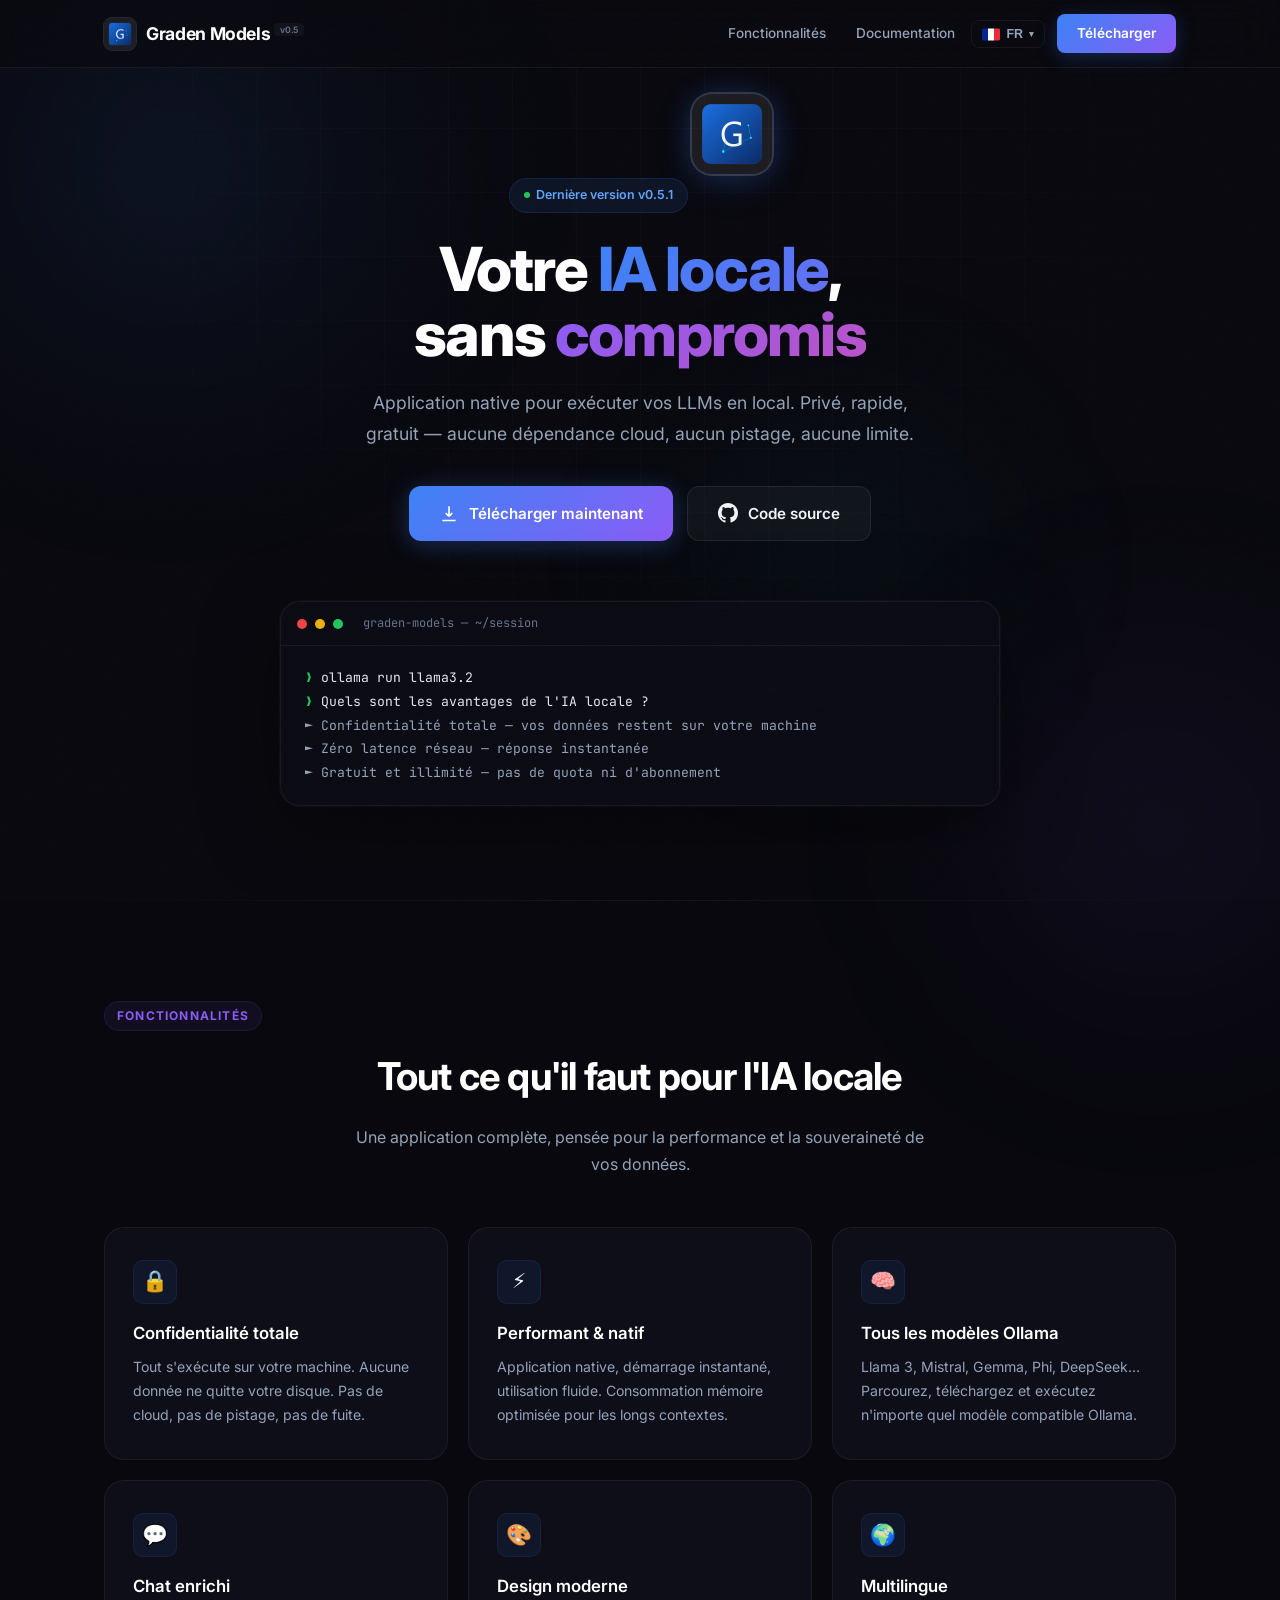
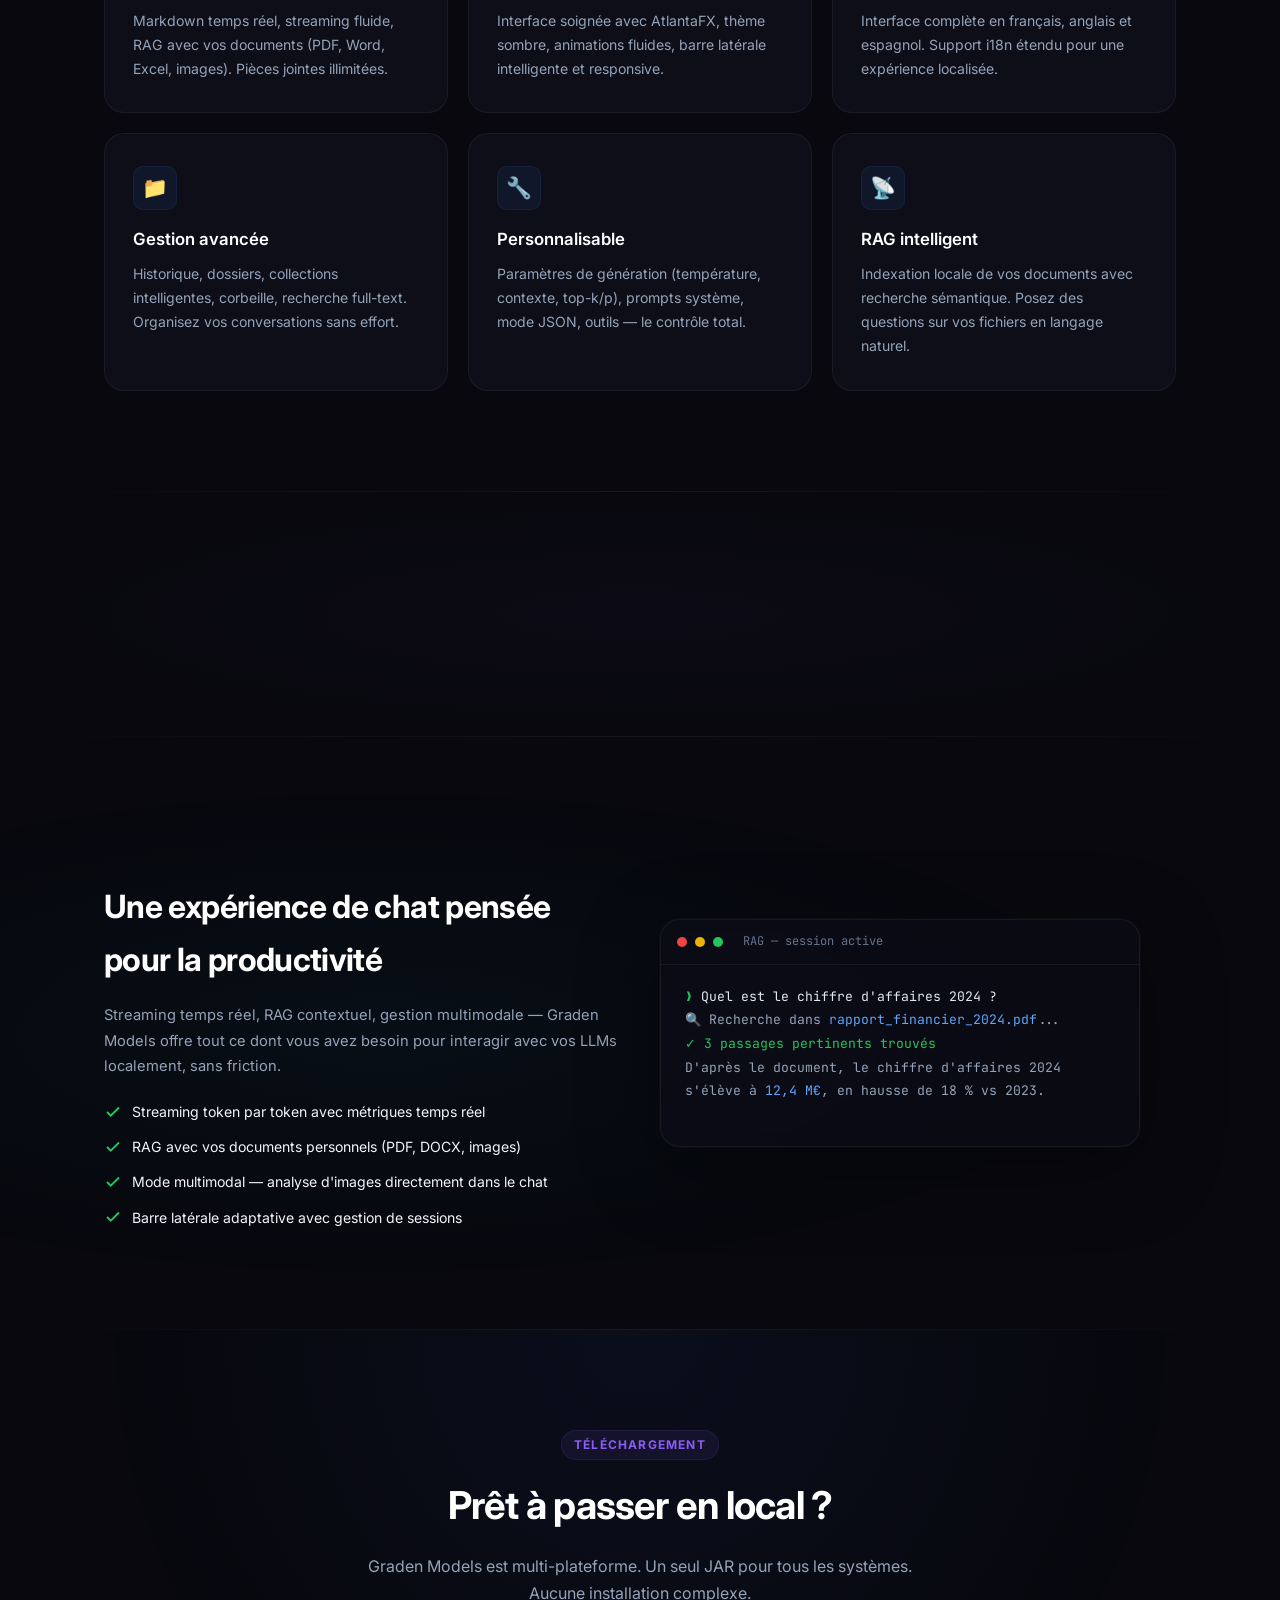
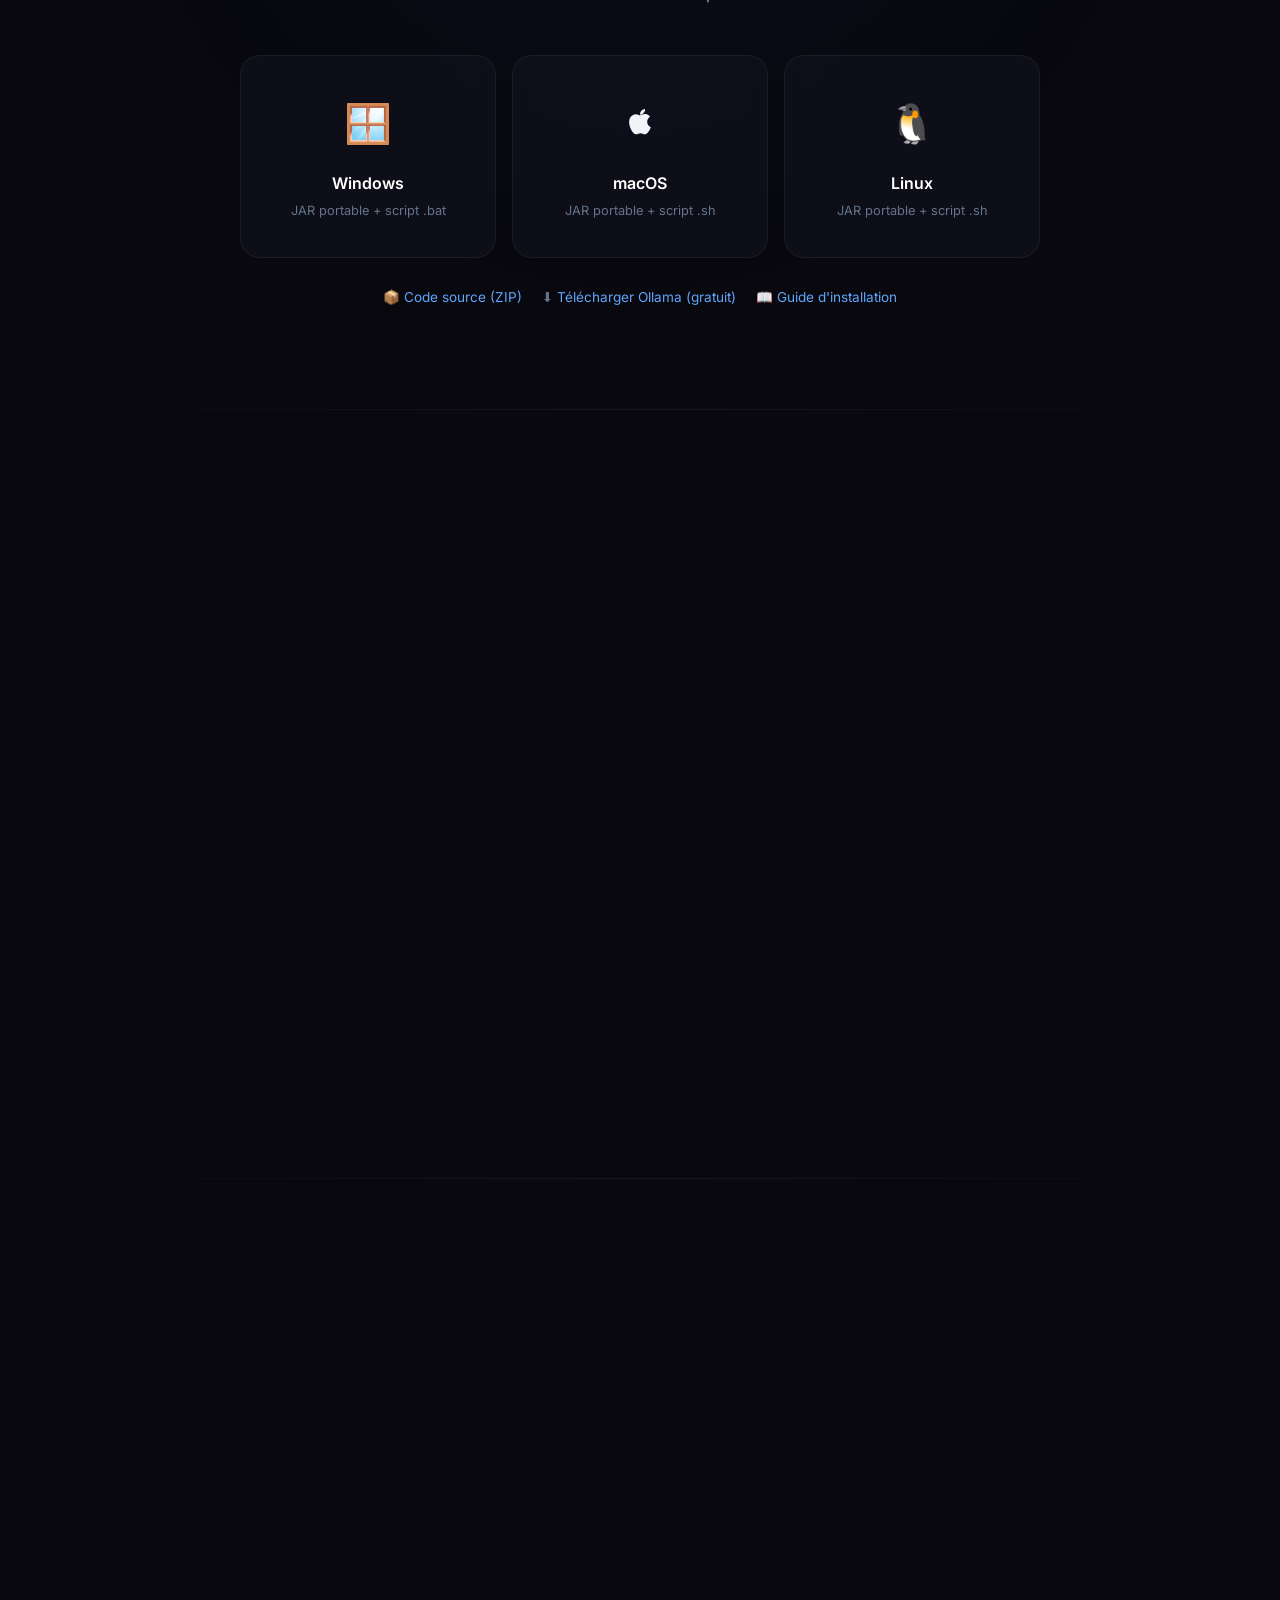
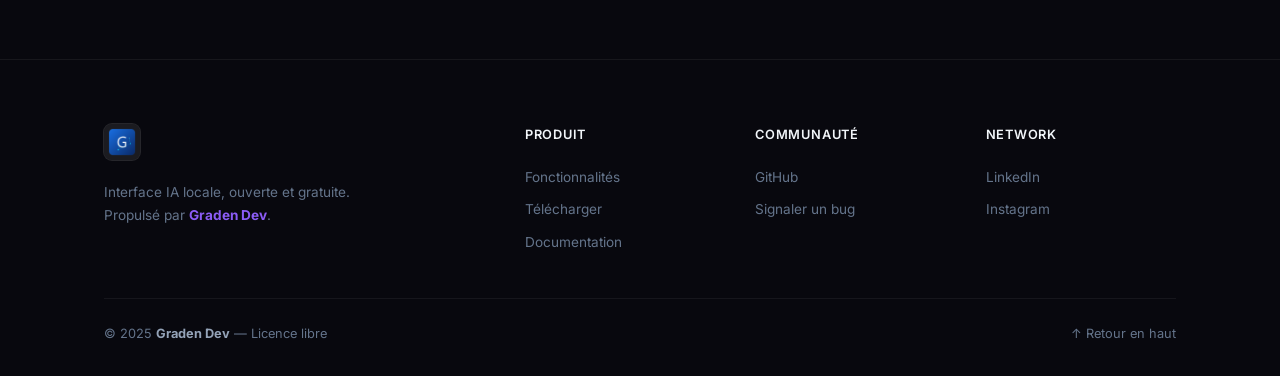
==== commit 1ae5677a: "feat: streaming indicator, session recovery, better error messages - Add animated streaming pulse in" ====
--- a/docs/index.html
+++ b/docs/index.html
@@ -5,7 +5,7 @@
 <meta name="google" content="notranslate" />
 <meta name="viewport" content="width=device-width,initial-scale=1.0" />
 <title data-i18n="site.title">Graden Models – L'IA locale, souveraine et professionnelle</title>
-<meta name="description" content="Graden Models : interface JavaFX native pour exécuter vos LLM en local. Privé, rapide, gratuit, open source." />
+<meta name="description" content="Graden Models : application native pour exécuter vos LLM en local. Privé, rapide, gratuit, open source." />
 <meta name="theme-color" content="#0a0a12" />
 <link rel="icon" href="assets/icon.png" />
 <link rel="preconnect" href="https://fonts.googleapis.com" />
@@ -750,7 +750,7 @@
   <div class="hero-badge"><span class="dot"></span><span data-i18n="hero.badge">Dernière version v0.5.1</span></div>
   <img src="assets/icon.png" alt="Graden Models" class="hero-icon" />
   <h1 data-i18n="hero.title">Votre <span class="gradient-text">IA locale</span>,<br/>sans <span class="gradient-text-alt">compromis</span></h1>
-  <p data-i18n="hero.subtitle">Interface JavaFX native pour exécuter vos LLMs en local. Privé, rapide, gratuit — aucune dépendance cloud, aucun pistage, aucune limite.</p>
+  <p data-i18n="hero.subtitle">Application native pour exécuter vos LLMs en local. Privé, rapide, gratuit — aucune dépendance cloud, aucun pistage, aucune limite.</p>
   <div class="hero-buttons">
     <a href="#download" class="btn btn-primary"><svg width="20" height="20" fill="none" stroke="currentColor" stroke-width="2" viewBox="0 0 24 24"><path d="M12 16V4m0 12-4-4m4 4 4-4M20 21H4"/></svg><span data-i18n="hero.downloadBtn">Télécharger maintenant</span></a>
     <a href="https://github.com/grandelagbanou28-gif/Models_of_ollamaApp" class="btn btn-secondary" target="_blank"><svg width="20" height="20" fill="currentColor" viewBox="0 0 24 24"><path d="M12 0C5.37 0 0 5.37 0 12c0 5.31 3.435 9.795 8.205 11.385.6.105.825-.255.825-.57 0-.285-.015-1.23-.015-2.235-3.015.555-3.795-.735-4.035-1.41-.135-.345-.72-1.41-1.23-1.695-.42-.225-1.02-.78-.015-.795.945-.015 1.62.87 1.845 1.23 1.08 1.815 2.805 1.305 3.495.99.105-.78.42-1.305.765-1.605-2.67-.3-5.46-1.335-5.46-5.925 0-1.305.465-2.385 1.23-3.225-.12-.3-.54-1.53.12-3.18 0 0 1.005-.315 3.3 1.23.96-.27 1.98-.405 3-.405s2.04.135 3 .405c2.295-1.56 3.3-1.23 3.3-1.23.66 1.65.24 2.88.12 3.18.765.84 1.23 1.905 1.23 3.225 0 4.605-2.805 5.625-5.475 5.925.435.375.81 1.095.81 2.22 0 1.605-.015 2.895-.015 3.3 0 .315.225.69.825.57A12.02 12.02 0 0 0 24 12c0-6.63-5.37-12-12-12z"/></svg><span data-i18n="hero.sourceBtn">Code source</span></a>
@@ -782,7 +782,7 @@
   <p class="section-desc section-desc-center" data-i18n="features.desc">Une application complète, pensée pour la performance et la souveraineté de vos données.</p>
   <div class="features-grid">
     <div class="feature-card"><div class="icon">🔒</div><h3 data-i18n="feat1.title">Confidentialité totale</h3><p data-i18n="feat1.desc">Tout s'exécute sur votre machine. Aucune donnée ne quitte votre disque. Pas de cloud, pas de pistage, pas de fuite.</p></div>
-    <div class="feature-card"><div class="icon">⚡</div><h3 data-i18n="feat2.title">Performant &amp; natif</h3><p data-i18n="feat2.desc">Application JavaFX native, démarrage instantané, utilisation fluide. Consommation mémoire optimisée pour les longs contextes.</p></div>
+    <div class="feature-card"><div class="icon">⚡</div><h3 data-i18n="feat2.title">Performant &amp; natif</h3><p data-i18n="feat2.desc">Application native, démarrage instantané, utilisation fluide. Consommation mémoire optimisée pour les longs contextes.</p></div>
     <div class="feature-card"><div class="icon">🧠</div><h3 data-i18n="feat3.title">Tous les modèles Ollama</h3><p data-i18n="feat3.desc">Llama 3, Mistral, Gemma, Phi, DeepSeek… Parcourez, téléchargez et exécutez n'importe quel modèle compatible Ollama.</p></div>
     <div class="feature-card"><div class="icon">💬</div><h3 data-i18n="feat4.title">Chat enrichi</h3><p data-i18n="feat4.desc">Markdown temps réel, streaming fluide, RAG avec vos documents (PDF, Word, Excel, images). Pièces jointes illimitées.</p></div>
     <div class="feature-card"><div class="icon">🎨</div><h3 data-i18n="feat5.title">Design moderne</h3><p data-i18n="feat5.desc">Interface soignée avec AtlantaFX, thème sombre, animations fluides, barre latérale intelligente et responsive.</p></div>
@@ -920,7 +920,7 @@
 
 <script>
 (function(){
-var en={"site.title":"Graden Models – Professional Local AI","nav.features":"Features","nav.docs":"Documentation","nav.download":"Download","hero.badge":"Latest release v0.5.1","hero.title":"Your <span class=\"gradient-text\">local AI</span>,<br/>no <span class=\"gradient-text-alt\">compromises</span>","hero.subtitle":"Native JavaFX interface to run your LLMs locally. Private, fast, free — no cloud dependencies, no tracking, no limits.","hero.downloadBtn":"Download now","hero.sourceBtn":"Source code","features.label":"Features","features.title":"Everything you need for local AI","features.desc":"A complete application designed for performance and data sovereignty.","feat1.title":"Total privacy","feat1.desc":"Everything runs on your machine. Your data never leaves your disk. No cloud, no tracking, no leaks.","feat2.title":"Fast & native","feat2.desc":"Native JavaFX app, instant startup, smooth usage. Optimized memory for long contexts.","feat3.title":"All Ollama models","feat3.desc":"Llama 3, Mistral, Gemma, Phi, DeepSeek. Browse, download and run any Ollama-compatible model.","feat4.title":"Rich chat","feat4.desc":"Real-time Markdown, smooth streaming, RAG with your documents (PDF, Word, Excel, images). Unlimited attachments.","feat5.title":"Modern design","feat5.desc":"Polished AtlantaFX interface, dark theme, smooth animations, smart responsive sidebar.","feat6.title":"Multilingual","feat6.desc":"Complete interface in French, English and Spanish. Full i18n support for a localized experience.","feat7.title":"Advanced management","feat7.desc":"History, folders, smart collections, trash, full-text search. Organize conversations effortlessly.","feat8.title":"Customizable","feat8.desc":"Generation parameters (temperature, context, top-k/p), system prompts, JSON mode, tools — full control.","feat9.title":"Smart RAG","feat9.desc":"Local document indexing with semantic search. Ask questions about your files in natural language.","stat1":"Local — zero cloud","stat2.title":"Open Source","stat2.sub":"Free license","stat3.title":"Cross-platform","stat3.sub":"Windows · macOS · Linux","showcase.label":"Overview","showcase.title":"A chat experience built for productivity","showcase.desc":"Real-time streaming, contextual RAG, multimodal support — Graden Models gives you everything to interact with your LLMs locally, friction-free.","showcase.l1":"Token-by-token streaming with real-time metrics","showcase.l2":"RAG with your personal documents (PDF, DOCX, images)","showcase.l3":"Multimodal mode — image analysis directly in chat","showcase.l4":"Adaptive sidebar with session management","download.label":"Download","download.title":"Ready to go local?","download.subtitle":"Graden Models is cross-platform. One JAR for all systems. No complex setup.","download.win.title":"Windows","download.win":"Portable JAR + .bat script","download.mac.title":"macOS","download.mac":"Portable JAR + .sh script","download.linux.title":"Linux","download.linux":"Portable JAR + .sh script","download.source":"Source code (ZIP)","download.ollama":"Download Ollama (free)","download.guide":"Installation guide","docs.label":"Resources","docs.title":"Documentation & guides","docs.desc":"Everything to install, configure and contribute to the project.","doc1.title":"📖 Getting started","doc1.desc":"Installation, setup, first chat. Everything to begin.","doc2.title":"🏗️ Architecture","doc2.desc":"Understand the project structure and code organization.","doc3.title":"⚙️ Development","doc3.desc":"Gradle commands, coding conventions, best practices.","doc4.title":"🤝 Contributing","doc4.desc":"Contribution guide, Git workflow, code standards.","doc5.title":"🌐 Internationalization","doc5.desc":"Contribute translations in French, English, Spanish.","doc6.title":"🐛 Report a bug","doc6.desc":"Found an issue? Open a ticket on GitHub.","cta.title":"Join the Graden community","cta.desc":"Free, open, libre. Graden Models is a community project. Contribute, suggest, improve.","cta.btn":"View on GitHub","footer.tagline":"Open, free local AI interface. Powered by","footer.product":"Product","footer.community":"Community","footer.bug":"Report a bug","footer.discussions":"GitHub","footer.license":"Open source license","footer.top":"↑ Back to top","nav.features":"Features","nav.docs":"Documentation","nav.download":"Download"};
+var en={"site.title":"Graden Models – Professional Local AI","nav.features":"Features","nav.docs":"Documentation","nav.download":"Download","hero.badge":"Latest release v0.5.1","hero.title":"Your <span class=\"gradient-text\">local AI</span>,<br/>no <span class=\"gradient-text-alt\">compromises</span>","hero.subtitle":"Native desktop app to run your LLMs locally. Private, fast, free — no cloud dependencies, no tracking, no limits.","hero.downloadBtn":"Download now","hero.sourceBtn":"Source code","features.label":"Features","features.title":"Everything you need for local AI","features.desc":"A complete application designed for performance and data sovereignty.","feat1.title":"Total privacy","feat1.desc":"Everything runs on your machine. Your data never leaves your disk. No cloud, no tracking, no leaks.","feat2.title":"Fast & native","feat2.desc":"Native desktop app, instant startup, smooth usage. Optimized memory for long contexts.","feat3.title":"All Ollama models","feat3.desc":"Llama 3, Mistral, Gemma, Phi, DeepSeek. Browse, download and run any Ollama-compatible model.","feat4.title":"Rich chat","feat4.desc":"Real-time Markdown, smooth streaming, RAG with your documents (PDF, Word, Excel, images). Unlimited attachments.","feat5.title":"Modern design","feat5.desc":"Polished AtlantaFX interface, dark theme, smooth animations, smart responsive sidebar.","feat6.title":"Multilingual","feat6.desc":"Complete interface in French, English and Spanish. Full i18n support for a localized experience.","feat7.title":"Advanced management","feat7.desc":"History, folders, smart collections, trash, full-text search. Organize conversations effortlessly.","feat8.title":"Customizable","feat8.desc":"Generation parameters (temperature, context, top-k/p), system prompts, JSON mode, tools — full control.","feat9.title":"Smart RAG","feat9.desc":"Local document indexing with semantic search. Ask questions about your files in natural language.","stat1":"Local — zero cloud","stat2.title":"Open Source","stat2.sub":"Free license","stat3.title":"Cross-platform","stat3.sub":"Windows · macOS · Linux","showcase.label":"Overview","showcase.title":"A chat experience built for productivity","showcase.desc":"Real-time streaming, contextual RAG, multimodal support — Graden Models gives you everything to interact with your LLMs locally, friction-free.","showcase.l1":"Token-by-token streaming with real-time metrics","showcase.l2":"RAG with your personal documents (PDF, DOCX, images)","showcase.l3":"Multimodal mode — image analysis directly in chat","showcase.l4":"Adaptive sidebar with session management","download.label":"Download","download.title":"Ready to go local?","download.subtitle":"Graden Models is cross-platform. One JAR for all systems. No complex setup.","download.win.title":"Windows","download.win":"Portable JAR + .bat script","download.mac.title":"macOS","download.mac":"Portable JAR + .sh script","download.linux.title":"Linux","download.linux":"Portable JAR + .sh script","download.source":"Source code (ZIP)","download.ollama":"Download Ollama (free)","download.guide":"Installation guide","docs.label":"Resources","docs.title":"Documentation & guides","docs.desc":"Everything to install, configure and contribute to the project.","doc1.title":"📖 Getting started","doc1.desc":"Installation, setup, first chat. Everything to begin.","doc2.title":"🏗️ Architecture","doc2.desc":"Understand the project structure and code organization.","doc3.title":"⚙️ Development","doc3.desc":"Gradle commands, coding conventions, best practices.","doc4.title":"🤝 Contributing","doc4.desc":"Contribution guide, Git workflow, code standards.","doc5.title":"🌐 Internationalization","doc5.desc":"Contribute translations in French, English, Spanish.","doc6.title":"🐛 Report a bug","doc6.desc":"Found an issue? Open a ticket on GitHub.","cta.title":"Join the Graden community","cta.desc":"Free, open, libre. Graden Models is a community project. Contribute, suggest, improve.","cta.btn":"View on GitHub","footer.tagline":"Open, free local AI interface. Powered by","footer.product":"Product","footer.community":"Community","footer.bug":"Report a bug","footer.discussions":"GitHub","footer.license":"Open source license","footer.top":"↑ Back to top","nav.features":"Features","nav.docs":"Documentation","nav.download":"Download"};
 function sO(){document.querySelectorAll("[data-i18n]").forEach(function(e){if(!e.getAttribute("data-fr"))e.setAttribute("data-fr",e.innerHTML)})}
 function sL(l){
 document.documentElement.lang=l;
